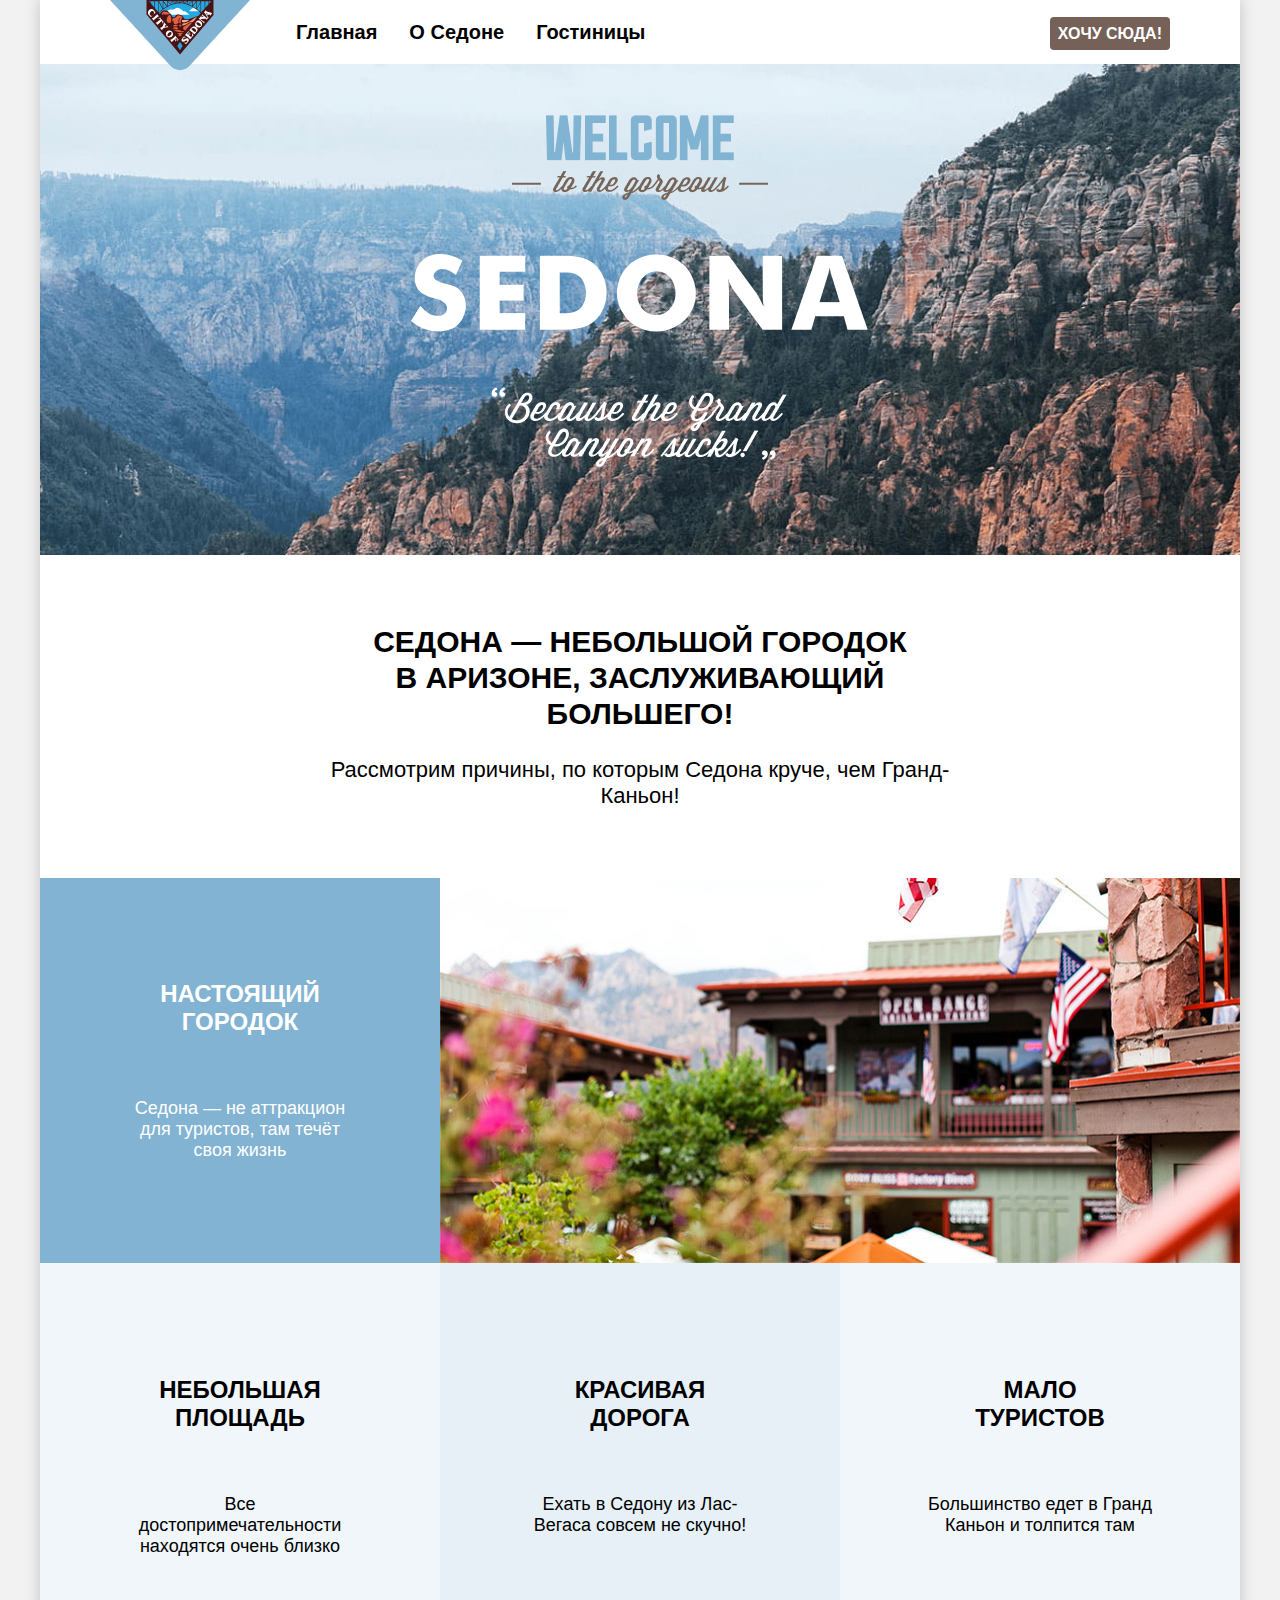
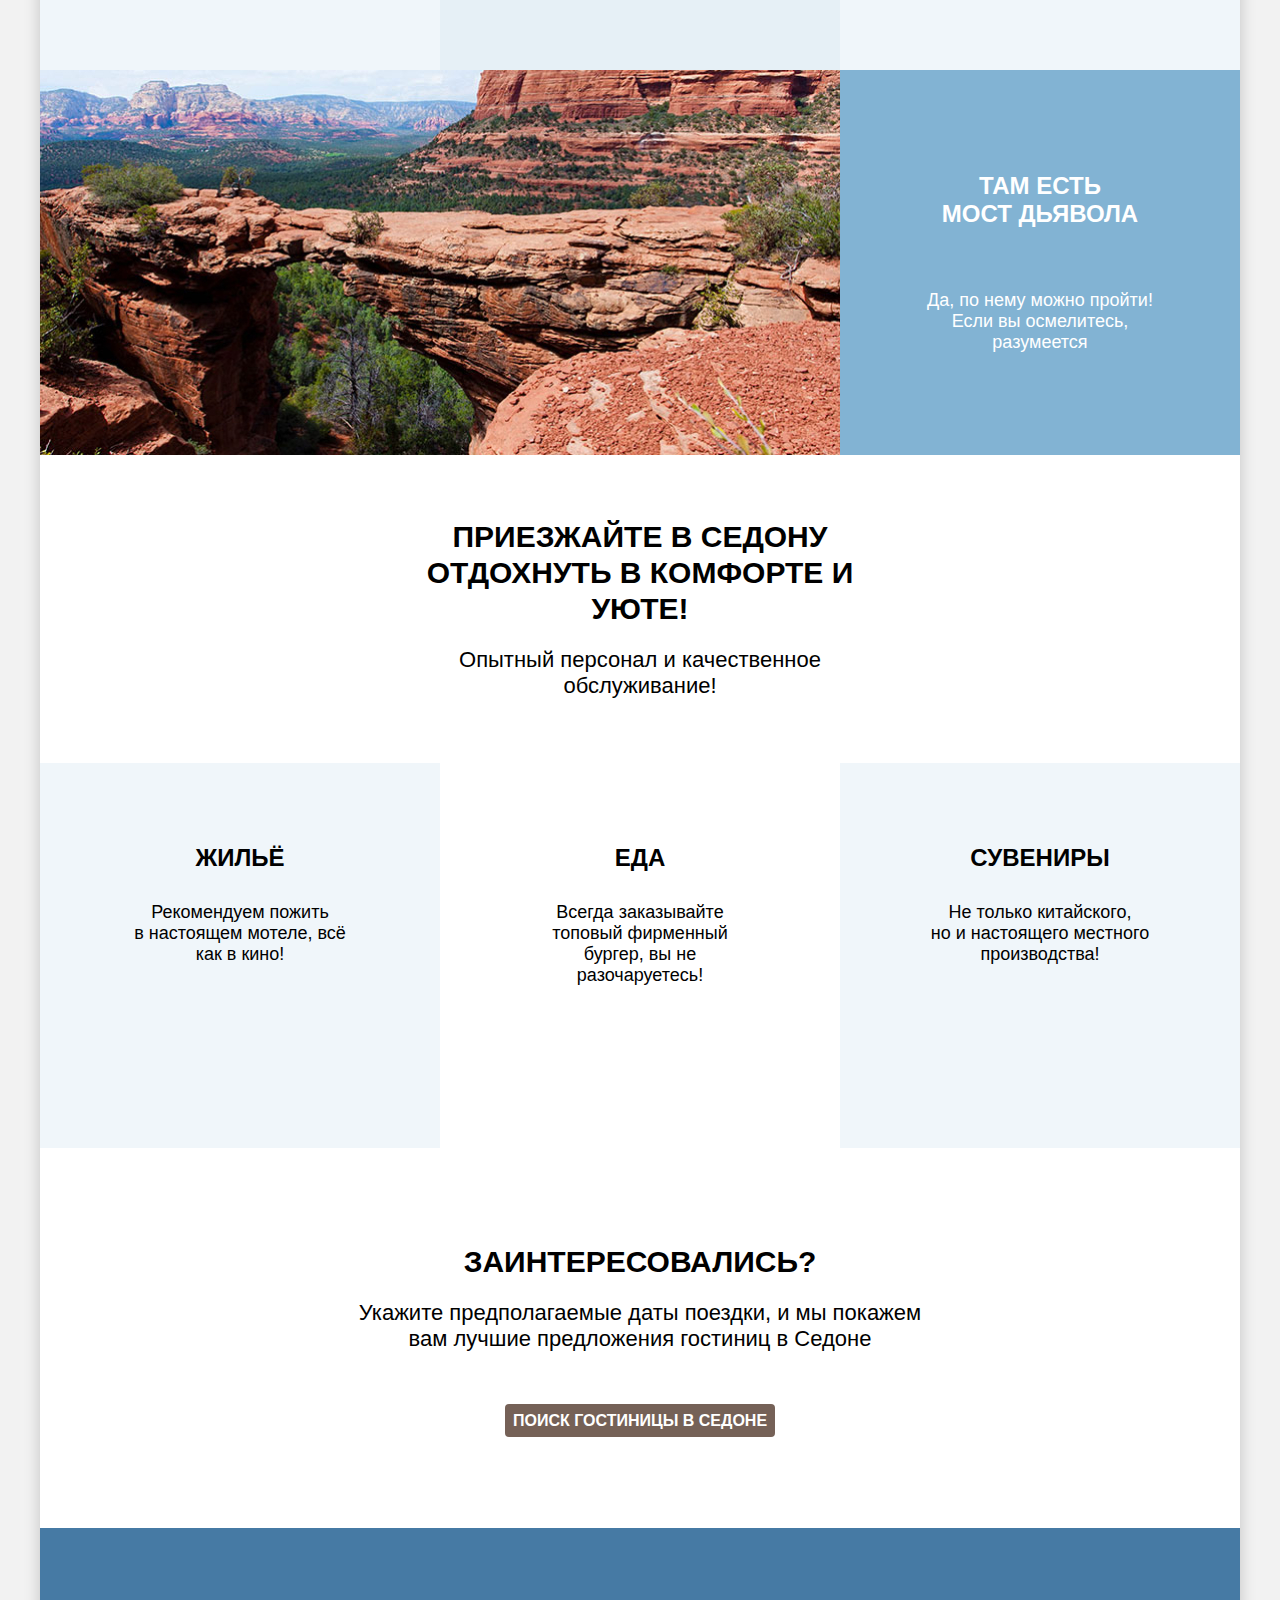
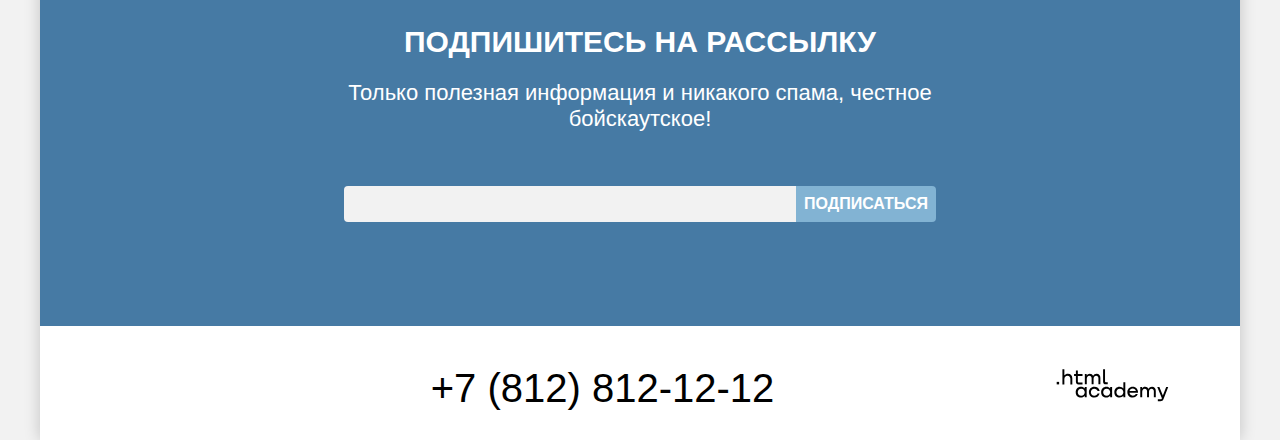
==== index.html @ 9c500bc7 "Merge pull request #6 from MartaTsoy/master" ====
<!DOCTYPE html>
<html lang="ru">

  <head>
    <meta charset="utf-8">
    <link rel="stylesheet" href="styles/style.css">
    <link rel="shortcut icon" href="images/favicon/favicon.svg" type="image/png">
    <title>HTML Academy: Седона</title>
  </head>

  <body>
    <div class="page-wrapper">
      <header class="page-header" data-test="header">
        <a class="page-header-logo" href="index.html">
          <img class="navigation-logo" src="images\icons\logo.svg" alt="Логотип Седоны.">
        </a>
        <nav class="navigation">
          <ul class="navigation-list">
            <li class="navigation-item">
              <a class="navigation-link" href="index.html">Главная</a>
            </li>
            <li class="navigation-item">
              <a class="navigation-link" href="#">О Седоне</a>
            </li>
            <li class="navigation-item">
              <a class="navigation-link" href="catalog.html">Гостиницы</a>
            </li>
          </ul>
          <ul class="navigation-list navigation-user">
            <li class="navigation-item">
              <a class="navigation-link" href="#">
                <span class="visually-hidden">Поиск.</span>
              </a>
            </li>
            <li class="navigation-item">
              <a class="navigation-link" href="#">
                <span class="visually-hidden">Избранное.</span>
              </a>
            </li>
            <li class="navigation-item">
              <a class="navigation-link button button-brown" href="#">Хочу сюда!</a>
            </li>
          </ul>
        </nav>
      </header>

      <main class="main-index" data-test="main" data-test="hero">
        <section class="intro">
          <h1 class="visually-hidden">Седона — небольшой городок в Аризоне.</h1>
          <img class="intro-welcome" src="images\content\welcome.png" alt="Welcome to Sedona!" width="458" height="352">
        </section>

        <section class="advantages" data-test="advantages">
          <div class="advantages-headline">
            <h2 class="advantages-head">Седона — небольшой городок в&nbsp;Аризоне, заслуживающий большего!</h2>
            <p class="advantages-caption">Рассмотрим причины, по которым Седона круче, чем Гранд-Каньон!</p>
          </div>

          <div class="advantages-card">
            <div class="advantages-card-content">
              <h3 class="advantages-title">Настоящий городок</h3>
              <p class="advantages-description">Седона — не аттракцион для туристов, там течёт своя жизнь</p>
            </div>
            <img class="advantages-photo" src="images\content\town.jpg" alt="Вид городка Седона.">
          </div>
          <ul class="advantages-list">
            <li class="advantages-item">
              <h3 class="advantages-title">Небольшая площадь</h3>
              <p class="advantages-description">Все достопримечательности находятся очень близко</p>
            </li>
            <li class="advantages-item">
              <h3 class="advantages-title">Красивая<br>дорога</h3>
              <p class="advantages-description">Ехать в Седону из Лас-Вегаса совсем не скучно!</p>
            </li>
            <li class="advantages-item">
              <h3 class="advantages-title">Мало<br>туристов</h3>
              <p class="advantages-description">Большинство едет в&nbsp;Гранд Каньон и толпится там</p>
            </li>
          </ul>

          <div class="advantages-card">
            <img class="advantages-photo" src="images\content\bridge.jpg" alt="Виды на мост Дьявола.">
            <div class="advantages-card-content">
              <h3 class="advantages-title">Там есть<br>мост дьявола</h3>
              <p class="advantages-description">Да, по нему можно пройти! Если вы осмелитесь, разумеется</p>
            </div>
          </div>

        </section>

        <section class="offers">
          <div class="offers-headline">
            <h2 class="offers-head">Приезжайте в&nbsp;Седону отдохнуть в&nbsp;комфорте и уюте!</h2>
            <p class="offers-caption">Опытный персонал и качественное обслуживание!</p>
          </div>
          <ul class="offers-list">
            <li class="offers-card">
              <h3 class="offers-card-title offers-card-live">Жильё</h3>
              <p class="offers-card-description">Рекомендуем пожить в&nbsp;настоящем мотеле, всё как в&nbsp;кино!</p>
            </li>
            <li class="offers-card">
              <h3 class="offers-card-title offers-card-food">Еда</h3>
              <p class="offers-card-description">Всегда заказывайте топовый&nbsp;фирменный бургер, вы не разочаруетесь!
              </p>
            </li>
            <li class="offers-card">
              <h3 class="offers-card-title offers-card-souvenirs">Сувениры</h3>
              <p class="offers-card-description">Не только китайского, но&nbsp;и&nbsp;настоящего местного производства!
              </p>
            </li>
          </ul>
        </section>

        <section class="search" data-test="search">
          <h2 class="search-title">Заинтересовались?</h2>
          <p class="search-caption">Укажите предполагаемые даты поездки, и мы покажем вам лучшие предложения гостиниц в
            Седоне</p>
          <a class="button button-brown" href="#">Поиск гостиницы в Седоне</a>
        </section>

        <section class="subscription" data-test="subscribe">
          <h2 class="subscription-title">Подпишитесь на рассылку</h2>
          <p class="subscription-caption">Только полезная информация и никакого спама, честное бойскаутское!</p>
          <form class="subscription-form" action="https://echo.htmlacademy.ru/" method="post">
            <input type="email" name="Ваш e-mail" aria-label="Ваш e-mail.">
            <button class="button button-blue" type="submit" name="e-mail">Подписаться</button>
          </form>
        </section>

      </main>

      <footer data-test="footer" class="page-footer">

        <ul class="social-media">
          <li class="social-media-item">
            <a class="social-vk" href="https://vk.com/htmlacademy">
              <span class="visually-hidden">Вконтакте.</span>
            </a>
          </li>
          <li class="social-media-item">
            <a class="social-tg" href="https://t.me/htmlacademy">
              <span class="visually-hidden">Telegram.</span>
            </a>
          </li>
          <li class="social-media-item">
            <a class="social-youtube" href="https://www.youtube.com/user/htmlacademyru">
              <span class="visually-hidden">Youtube.</span>
            </a>
          </li>
        </ul>

        <a class="phone-link" href="tel:+78128121212">+7 (812) 812-12-12</a>

        <a class="html-footer-logo" href="https://htmlacademy.ru/">
          <img src="images\icons\logo-html.svg" alt="Логотип htmlacademy." width="115" height="33">
        </a>

      </footer>
    </div>
  </body>

</html>
---- styles/style.css ----
@font-face {
  font-family: "PT Sans";
  font-style: normal;
  font-weight: 400;
  font-display: swap;
  src: url("../fonts/ptsans-400.woff2") format("woff2")
}

@font-face {
  font-family: "PT Sans";
  font-style: normal;
  font-weight: 700;
  font-display: swap;
  src: url("../fonts/ptsans-700.woff2") format("woff2")
}


*,
*::before,
*::after {
  box-sizing: border-box;
}

.visually-hidden {
  position: absolute;

  width: 1px;
  height: 1px;
  margin: -1px;
  padding: 0;
  overflow: hidden;

  white-space: nowrap;

  border: 0;

  clip: rect(0 0 0 0);
  clip-path: inset(100%);
}

html {
  height: 100%;
}

body {
  font-family: "PT Sans", sans-serif;
  font-style: normal;
  font-weight: 400;
  margin: 0;
  color: #000000;
  background-color: #f2f2f2;
  font-size: 22px;
  line-height: 26px;
  height: 100%;
}

.page-wrapper {
  display: flex;
  flex-direction: column;
  min-height: 100%;
  width: 1200px;
  margin: 0 auto;
  background-color: #ffffff;
  box-shadow: 0 0 15px rgba(0, 0, 0, 0.2);
}

.page-header {
  color: #000000;
  background-color: #ffffff;
  display: flex;
  padding: 0 70px;
}

.navigation {
  display: flex;
  flex-grow: 1;
}

.page-header-logo {
  width: 140px;
  height: 70px;
  margin-bottom: -6px;
  z-index: 1;
}

.navigation-list {
  display: flex;
  list-style: none;
  margin: 0;
  padding: 0;
  align-items: center;
  margin-left: 30px;
}

.navigation-user {
  display: flex;
  justify-content: end;
  margin-left: auto;
}

.navigation-link {
  font-weight: 700;
  font-size: 20px;
  line-height: 24px;
  text-align: center;
  color: inherit;
  text-decoration: none;
  padding: 20px 16px;
}

.navigation-item .button {
  margin-left: 20px;
}

.main-index {
  flex-grow: 1;
}

.intro {
  color: #ffffff;
  background-color: #467aa4;
  background-image: url("../images/backgrounds/index-background.jpg");
  background-size: cover;
  background-repeat: no-repeat;
  text-align: center;
  padding: 51px 50px 82px 50px;
}

.intro-welcome {
  margin-left: auto;
  margin-right: auto;
}

.advantages {
  background-color: #ffffff;
  text-align: center;
}

.advantages-headline {
  padding: 69px 270px;
}

.advantages-head {
  font-weight: 700;
  font-size: 30px;
  line-height: 36px;
  text-transform: uppercase;
  margin: 0 0 25px 0;
}

.advantages-caption {
  margin: 0;
}

.advantages-card {
  display: flex;
}

.advantages-card-content {
  padding: 102px 85px;
  background-color: #82b3d3;
  color: #ffffff;
  display: flex;
  flex-direction: column;
  width: 400px;
}

.advantages-photo {
  width: 800px;
  height: auto;
}

.advantages-item {
  padding: 113px 85px;
  background-color: rgba(131, 179, 211, 0.12);
}

.advantages-item:nth-child(even) {
  background-color: rgba(131, 179, 211, 0.2);
}

.advantages-title {
  font-weight: 700;
  font-size: 24px;
  line-height: 28px;
  text-transform: uppercase;
  margin: 0 0 62px 0;
}

.advantages-description{
  font-size: 18px;
  line-height: 21px;
  margin: 0;
}

.advantages-list {
  padding: 0;
  margin: 0;
  list-style: none;
  display: grid;
  grid-template-columns: 1fr 1fr 1fr;
}

.offers {
  background-color: #ffffff;
  text-align: center;
}

.offers-headline {
  padding: 64px 347px;
}

.offers-head {
  font-weight: 700;
  font-size: 30px;
  line-height: 36px;
  text-transform: uppercase;
  margin: 0 0 20px 0;
}

.offers-caption {
  margin: 0;
}

.offers-list {
  padding: 0;
  margin: 0;
  list-style: none;
  display: grid;
  grid-template-columns: 1fr 1fr 1fr;
}

.offers-card-title {
  font-weight: 700;
  font-size: 24px;
  line-height: 28px;
  text-transform: uppercase;
  margin: 0 0 30px 0;
}

.offers-card-description {
  font-size: 18px;
  line-height: 21px;
  margin: 0;
}

.offers-card {
  background-color: rgba(131, 179, 211, 0.12);
  padding: 81px 85px;
  min-height: 385px;
}

.offers-card:nth-child(even) {
  background-color: #ffffff;
}

/*
.offers-card-live::before {
  content: "";
  position: absolute;
  width: 75px;
  height: 72px;
  background-image: url("../images/icons/home.svg");
}

.offers-card-food::before {
  content: "";
  position: absolute;
  width: 74px;
  height: 70px;
  background-image: url("../images/icons/food.svg");
}

.offers-card-souvenirs::before {
  content: "";
  position: absolute;
  width: 64px;
  height: 76px;
  background-image: url("../images/icons/gift.svg");
}
*/

.search{
  background-color: #ffffff;
  text-align: center;
  padding: 96px 304px;
}

.search-title {
  font-weight: 700;
  font-size: 30px;
  line-height: 36px;
  text-transform: uppercase;
  margin: 0 0 20px 0;
}

.search-caption {
  margin: 0 0 54px 0;
}

.subscription {
  color: #ffffff;
  background-color: #467aa4;
  background-image: url("../images/backgrounds/subscribe.png");
  background-size: cover;
  background-repeat: no-repeat;
  text-align: center;
  padding: 96px 258px 104px 258px;
}

.subscription-form input {
  font-family: inherit;
  border: none;
  background-color: #f2f2f2;
  border-radius: 4px 0 0 4px;
  width: 452px;
}

.subscription-title {
  font-weight: 700;
  font-size: 30px;
  line-height: 36px;
  text-transform: uppercase;
  margin: 0 0 20px 0;
}

.subscription-caption {
  margin: 0 0 54px 0;
}

.subscription-form {
  display: flex;
  justify-content: center;
}

.subscription-form .button {
  border-radius: 0 4px 4px 0;
}

.search-form {
  color: #ffffff;
  background-color: #467aa4;
  background-image: url("../images/backgrounds/filter.png");
  background-size: cover;
  background-repeat: no-repeat;
  padding: 70px;
  padding-top: 35px;
}

.inner-header {
  font-size: 60px;
  line-height: 78px;
  margin: 0 0 8px 0;
}

.breadcrumbs {
  display: flex;
  font-size: 18px;
  line-height: 23px;
  list-style: none;
  padding: 0;
  margin: 0 0 43px 0;
}

/*
.breadcrumbs-link-home::before {
  content: "";
  position: absolute;
  width: 13px;
  height: 15px;
  background-image: url("../images/icons/home-crumbs.svg");
}
*/

.catalog-filter {
  display: flex;
}

.catalog-filter-group {
  border: none;
  padding: 0;
  margin: 0;
}

.legend-title {
  font-weight: 700;
  font-size: 20px;
  line-height: 24px;
  margin: 0;
  padding: 0;
}

.hotels-price-group input {
  font-family: inherit;
}

.catalog-filter-list {
  font-size: 18px;
  line-height: 23px;
  list-style: none;
  padding-left: 0;
}

.price-inbox {
  font-size: 18px;
  line-height: 23px;
}

.form-control {
  display: flex;
  flex-direction: column;
  align-items: center;
}

.catalog {
  background-color: #ffffff;
  color: #000000;
  padding: 50px 70px 60px 70px;
}

.catalog-headline {
  display: flex;
  justify-content: space-between;
  align-items: center;
  margin-bottom: 40px;
}

.catalog-total {
  font-style: normal;
  font-weight: 700;
  font-size: 30px;
  line-height: 36px;
  text-transform: uppercase;
}

.select-control {
  border: 2px solid #e5e5e5;
  border-radius: 4px;
  width: 292px;
  height: 49px;
}

.select-control select {
  font-family: inherit;
}

.list-preview {
  display: flex;
  list-style: none;
  margin: 0;
  padding: 0;
}

.product-list {
  list-style: none;
  padding: 0;
  margin: 0;
  display: grid;
  grid-template-columns: 1fr 1fr 1fr;
  gap: 20px;

}

.product-card {
  width: 340px;
  padding: 20px;
  border: 1px solid #e6e6e6;
  border-radius: 4px;
}

.product-card-link {
  text-decoration: none;
  display: block;
  margin: 0;
}

.product-card-image {
  margin: 0 0 16px 0;
}

.product-card-title {
  color: #000000;
  font-weight: 700;
  font-size: 24px;
  line-height: 28px;
  margin: 0 0 16px 0;
}

.product-card-content {
  display: grid;
  grid-template-columns: 1fr 1fr;
  gap: 16px 20px;
}

.product-card-text {
  font-size: 18px;
  line-height: 21px;
  margin: 0;
}

.product-card-price {
  font-size: 18px;
  line-height: 21px;
  margin: 0;
  justify-self: end;
}

.product-card .rating {
  display: flex;
  justify-content: center;
  align-items: center;
  color: #000000;
  font-weight: 400;
  font-size: 16px;
  line-height: 20px;
  text-transform: uppercase;
  margin: 0;
}

.pagination {
  list-style: none;
  padding: 0;
  margin: 0;
  background-color: #ffffff;
  display: flex;
  margin-top: 80px;
}

.pagination-item:not(:last-child) {
  margin-right: 8px;
}

.pagination-link {
  display: flex;
  align-items: center;
  justify-content: center;
  color: #ffffff;
  background-color: #82b3d3;
  text-decoration: none;
  font-weight: 700;
  font-size: 20px;
  line-height: 36px;
  min-width: 60px;
  height: 60px;
  border-radius: 4px;
  padding: 12px;
}

.pagination-current {
  color: #000000;
  background-color: #f2f2f2;
}

.pagination-next {
  color: #000000;
  background-color: #ffffff;
}

.subscription-inner {
  background-image: none;
  background-color: #ffffff;
  color: #000000;
}

.button {
  font-size: 16px;
  line-height: 20px;
  font-weight: 700;
  text-align: center;
  color: #ffffff;
  text-decoration: none;
  text-transform: uppercase;
  padding: 8px;
  margin: 0;
  border: none;
  border-radius: 4px;
  font-family: inherit;
}

.button-blue {
  background-color: #82b3d3;
}

.button-brown {
  background-color: #756157;
}

.button-green {
  background-color: #7db54f;
}

.button-transparent {
  background-color: rgba(255, 255, 255, 0);
}

.button-grey {
  background-color: #f2f2f2;
  color: #000000;
}

.page-footer {
  background-color: #ffffff;
  display: flex;
  justify-content: space-between;
  align-items: center;
  margin-top: auto;
  padding: 40px 70px 30px 70px;
}

.social-media {
  list-style: none;
  display: flex;
}

.phone-link {
  text-decoration: none;
  font-size: 40px;
  line-height: 40px;
  color: #000000;
}
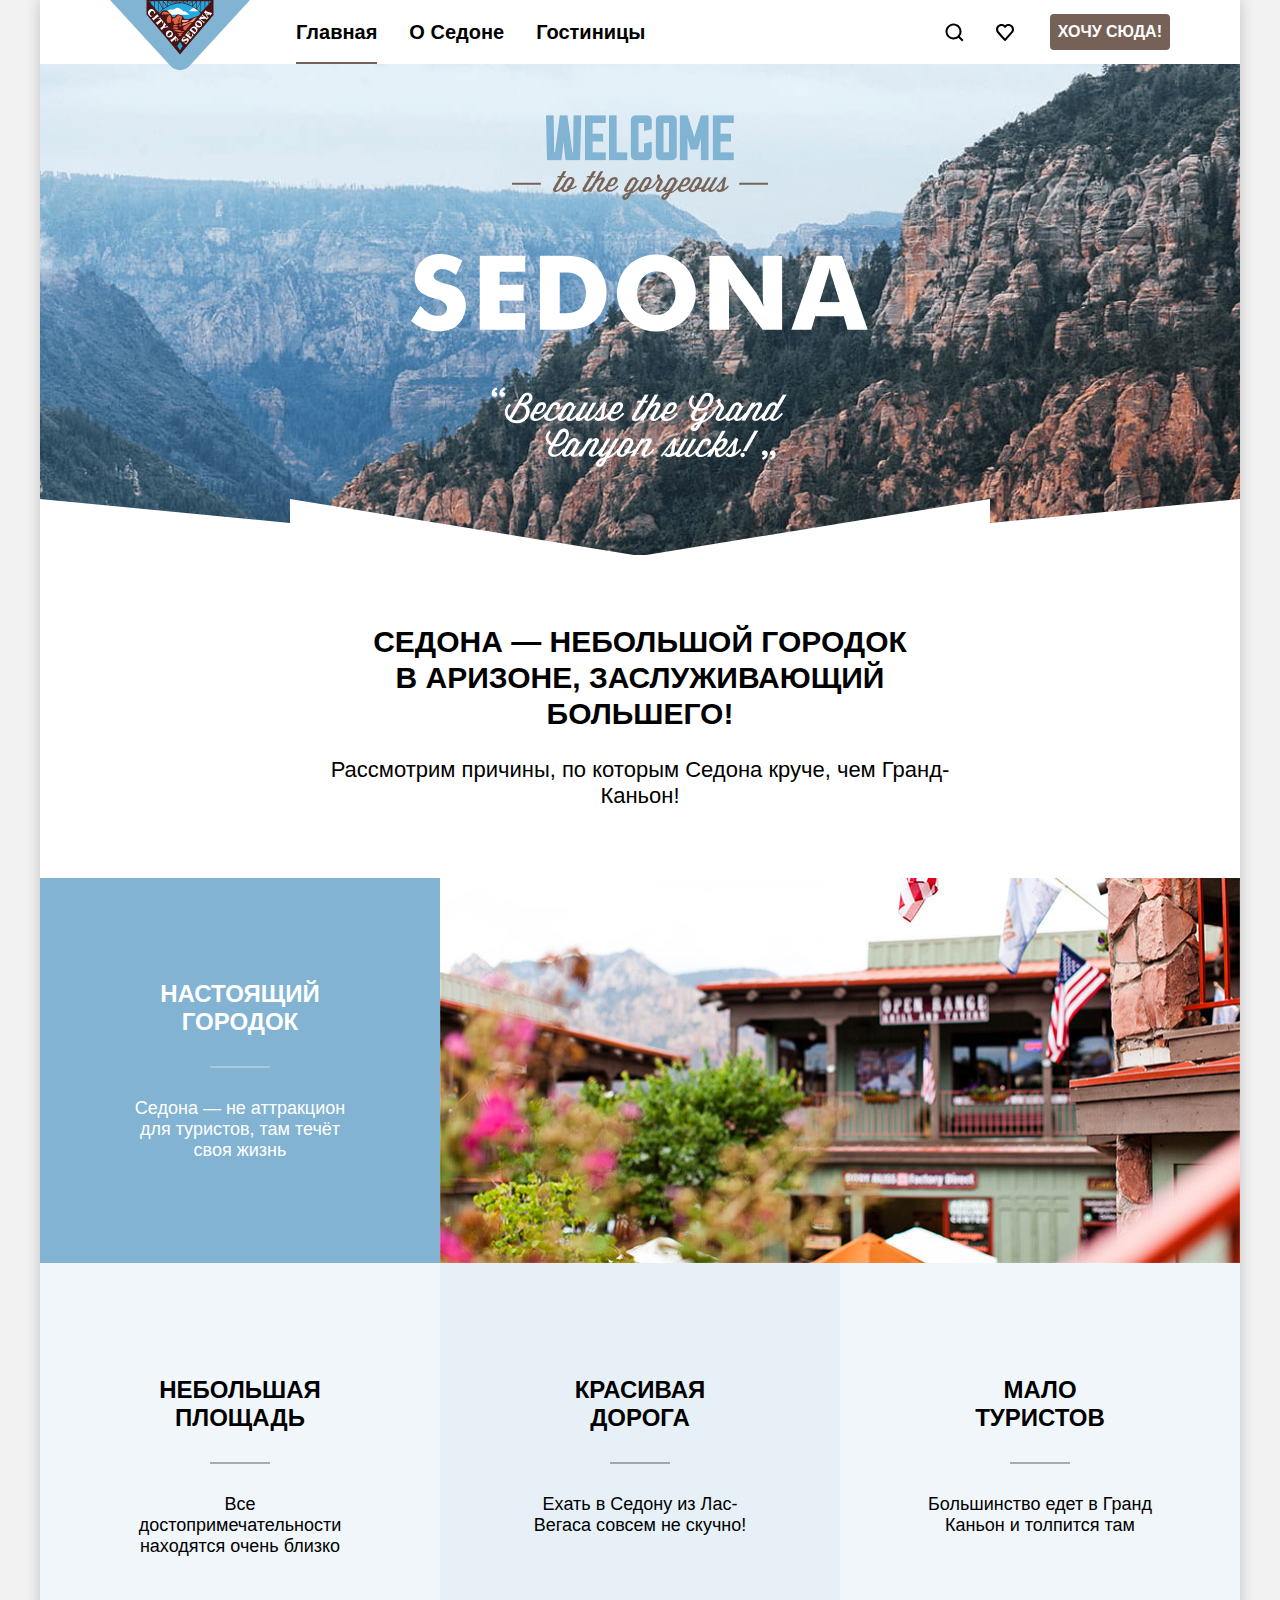
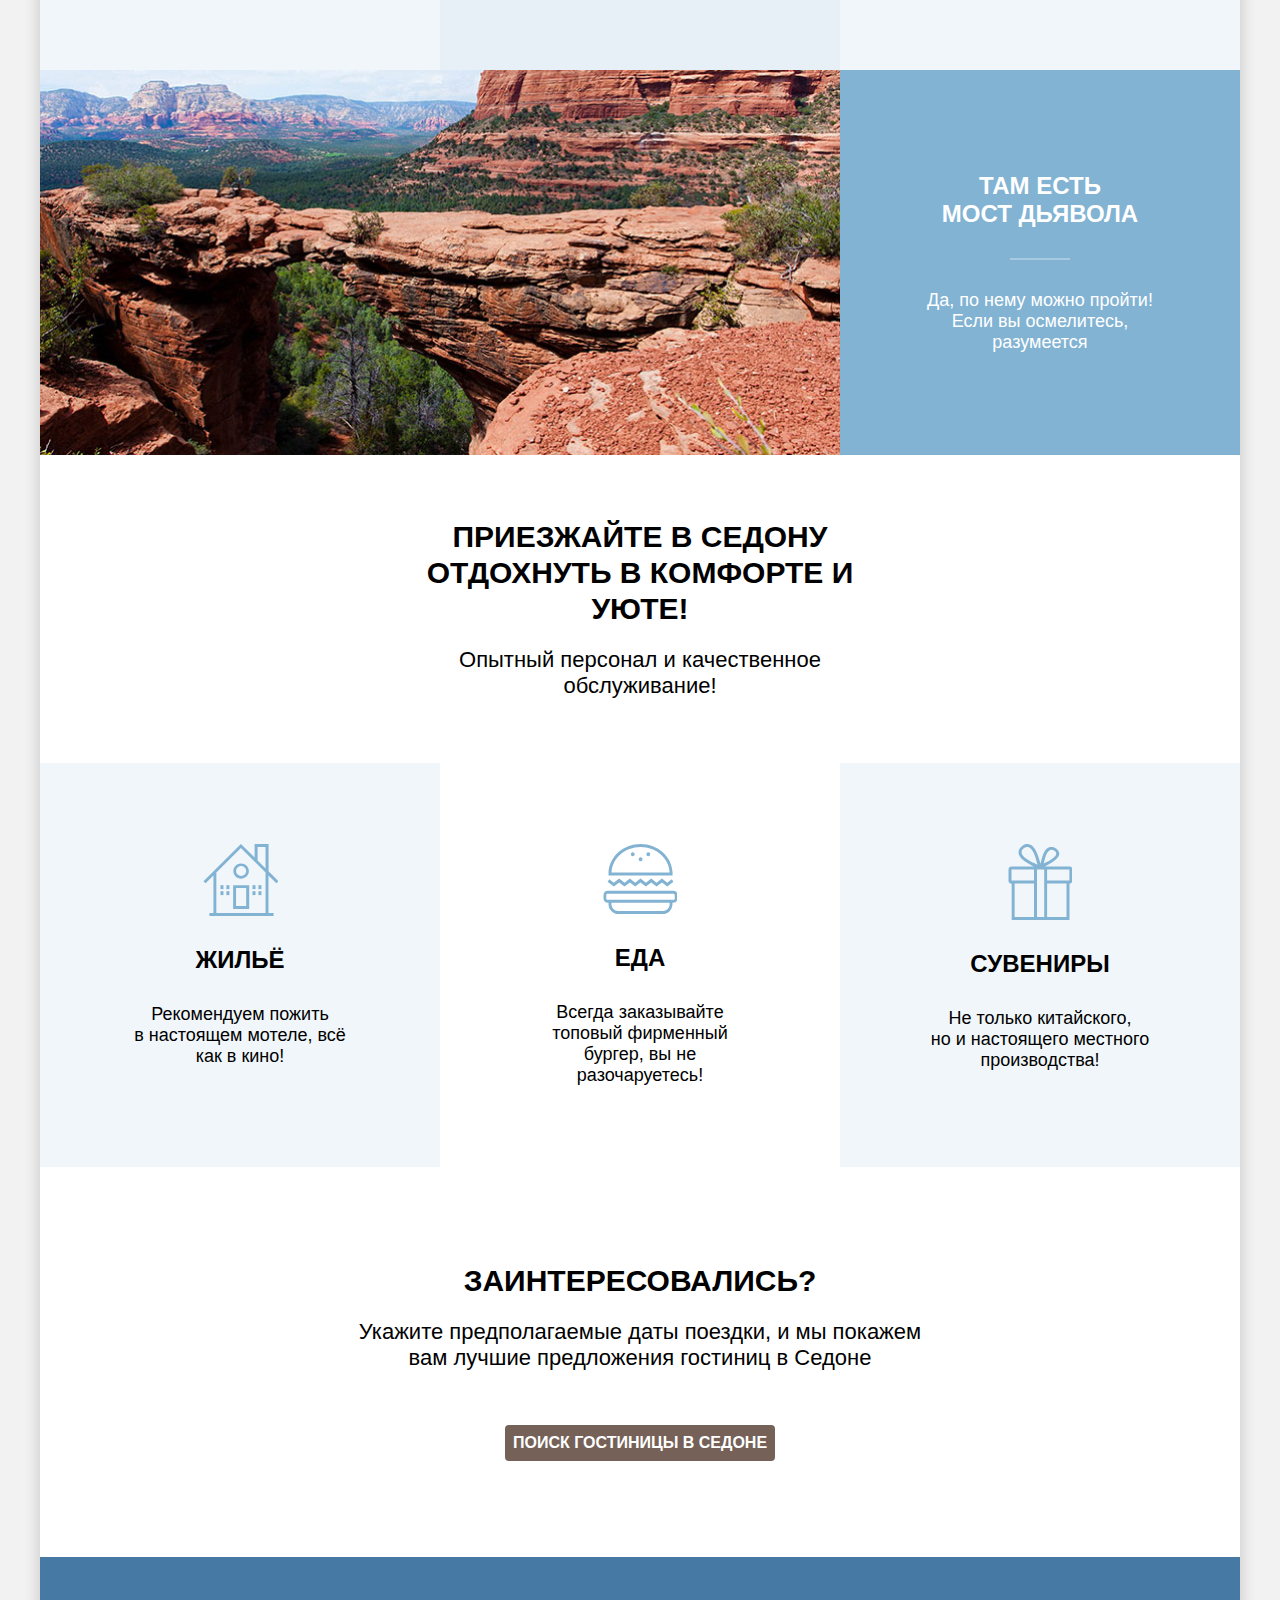
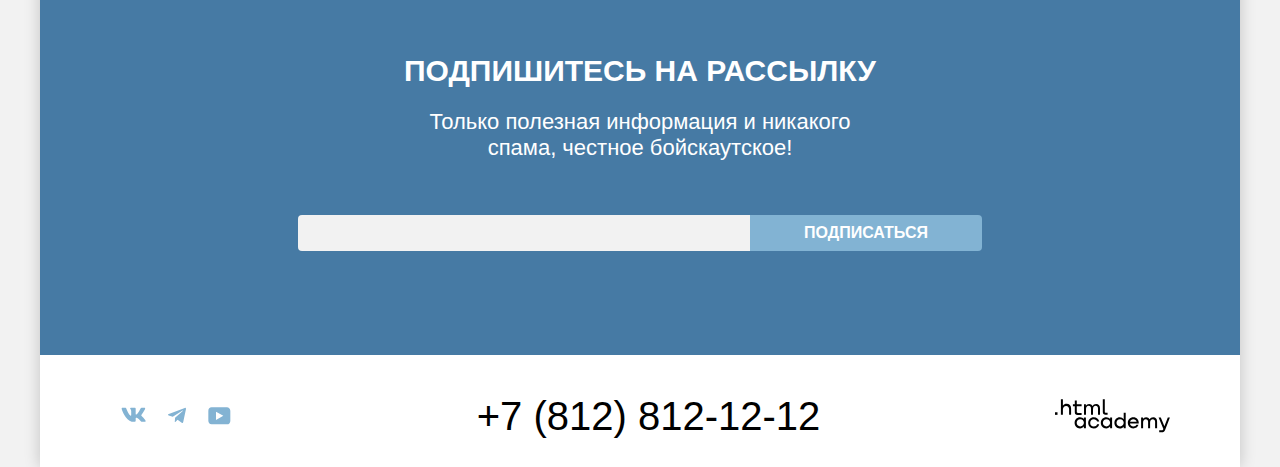
==== commit 42b4064b: "добавляет декоративные элементы всех страниц" ====
--- a/index.html
+++ b/index.html
@@ -5,6 +5,7 @@
     <meta charset="utf-8">
     <link rel="stylesheet" href="styles/style.css">
     <link rel="shortcut icon" href="images/favicon/favicon.svg" type="image/png">
+    <meta name="viewport" content="width=device-width, initial-scale=1.0">
     <title>HTML Academy: Седона</title>
   </head>
 
@@ -17,7 +18,7 @@
         <nav class="navigation">
           <ul class="navigation-list">
             <li class="navigation-item">
-              <a class="navigation-link" href="index.html">Главная</a>
+              <a class="navigation-link navigation-link-current" href="index.html">Главная</a>
             </li>
             <li class="navigation-item">
               <a class="navigation-link" href="#">О Седоне</a>
@@ -27,18 +28,24 @@
             </li>
           </ul>
           <ul class="navigation-list navigation-user">
-            <li class="navigation-item">
+            <li class="navigation-item navigation-item-user">
               <a class="navigation-link" href="#">
                 <span class="visually-hidden">Поиск.</span>
+                <svg class="navigation-icon" aria-hidden="true" focusabel="false" width="19" height="19" viewBox="0 0 19 19" fill="none" xmlns="http://www.w3.org/2000/svg">
+                  <path d="M18.5 17.0083L14.8 13.3287C15.8 12.0359 16.5 10.3453 16.5 8.4558C16.5 4.08011 12.9 0.5 8.5 0.5C4.1 0.5 0.5 4.17956 0.5 8.55525C0.5 12.9309 4.1 16.511 8.5 16.511C10.3 16.511 12 15.9144 13.4 14.8204L17.1 18.5L18.5 17.0083ZM8.5 14.5221C5.2 14.5221 2.5 11.837 2.5 8.55525C2.5 5.27348 5.2 2.5884 8.5 2.5884C11.8 2.5884 14.5 5.27348 14.5 8.55525C14.5 11.837 11.8 14.5221 8.5 14.5221Z" fill="black"/>
+                </svg>
+              </a>
+            </li>
+            <li class="navigation-item navigation-item-user">
+              <a class="navigation-link" href="#">
+                <span class="visually-hidden">Избранное.</span>
+                <svg class="navigation-icon" aria-hidden="true" focusabel="false" width="18" height="17" viewBox="0 0 18 17" fill="none" xmlns="http://www.w3.org/2000/svg">
+                  <path d="M8.9 17C8.6 17 8.3 16.9 8.1 16.6C2.7 10.5 1.4 9.1 1.1 8.7C0.4 7.8 0 6.6 0 5.4C0 2.4 2.4 0 5.5 0C6.8 0 8 0.5 9 1.3C10 0.5 11.3 0 12.5 0C15.5 0 18 2.4 18 5.4C18 6.7 17.5 7.9 16.7 8.8L9.7 16.7C9.5 16.9 9.3 17 8.9 17ZM2.9 7.5C3.2 7.9 6.4 11.5 9 14.4L15.2 7.4C15.7 6.9 15.9 6.2 15.9 5.4C15.9 3.6 14.4 2.1 12.6 2.1C11.6 2.1 10.6 2.6 9.9 3.4C9.6 3.7 9.3 3.8 9 3.8C8.7 3.8 8.4 3.6 8.2 3.4C7.5 2.6 6.5 2.1 5.5 2.1C3.7 2.1 2.2 3.6 2.2 5.4C2.1 6.3 2.5 7 2.9 7.5C2.8 7.5 2.8 7.5 2.9 7.5Z" fill="black"/>
+                </svg>
               </a>
             </li>
             <li class="navigation-item">
-              <a class="navigation-link" href="#">
-                <span class="visually-hidden">Избранное.</span>
-              </a>
-            </li>
-            <li class="navigation-item">
-              <a class="navigation-link button button-brown" href="#">Хочу сюда!</a>
+              <a class="navigation-link-button button button-brown" href="#">Хочу сюда!</a>
             </li>
           </ul>
         </nav>
@@ -133,26 +140,48 @@
 
         <ul class="social-media">
           <li class="social-media-item">
-            <a class="social-vk" href="https://vk.com/htmlacademy">
+            <a class="social-media-link social-vk" href="https://vk.com/htmlacademy">
               <span class="visually-hidden">Вконтакте.</span>
+              <svg width="25" height="15" viewBox="0 0 25 15" xmlns="http://www.w3.org/2000/svg">
+                <path fill-rule="evenodd" clip-rule="evenodd" d="M24.1164 1.80445C24.2824 1.25845 24.1164 0.856445 23.3214 0.856445H20.6964C20.0284 0.856445 19.7204 1.20345 19.5534 1.58645C19.5534 1.58645 18.2184 4.78245 16.3274 6.85845C15.7154 7.46045 15.4374 7.65145 15.1034 7.65145C14.9364 7.65145 14.6854 7.46045 14.6854 6.91345V1.80445C14.6854 1.14845 14.5014 0.856445 13.9454 0.856445H9.81738C9.40038 0.856445 9.14938 1.16045 9.14938 1.44945C9.14938 2.07045 10.0954 2.21445 10.1924 3.96245V7.76045C10.1924 8.59345 10.0394 8.74444 9.70538 8.74444C8.81538 8.74444 6.65038 5.53345 5.36538 1.85945C5.11638 1.14445 4.86438 0.856445 4.19338 0.856445H1.56638C0.816382 0.856445 0.666382 1.20345 0.666382 1.58645C0.666382 2.26845 1.55638 5.65645 4.81138 10.1374C6.98138 13.1974 10.0364 14.8564 12.8194 14.8564C14.4884 14.8564 14.6944 14.4884 14.6944 13.8534V11.5404C14.6944 10.8034 14.8524 10.6564 15.3814 10.6564C15.7714 10.6564 16.4384 10.8484 17.9964 12.3234C19.7764 14.0724 20.0694 14.8564 21.0714 14.8564H23.6964C24.4464 14.8564 24.8224 14.4884 24.6064 13.7604C24.3684 13.0364 23.5184 11.9854 22.3914 10.7384C21.7794 10.0284 20.8614 9.26345 20.5824 8.88045C20.1934 8.38945 20.3044 8.17044 20.5824 7.73345C20.5824 7.73345 23.7824 3.30745 24.1154 1.80445H24.1164Z" fill="currentColor"/>
+                </svg>
             </a>
           </li>
           <li class="social-media-item">
-            <a class="social-tg" href="https://t.me/htmlacademy">
+            <a class="social-media-link social-tg" href="https://t.me/htmlacademy">
               <span class="visually-hidden">Telegram.</span>
+              <svg width="18" height="16" viewBox="0 0 18 16" xmlns="http://www.w3.org/2000/svg">
+                <path d="M16.785 0.955705L0.840489 7.1042C-0.247661 7.54126 -0.241365 8.14828 0.640845 8.41897L4.73445 9.69597L14.2058 3.72014C14.6537 3.44766 15.0629 3.59424 14.7265 3.89281L7.05283 10.8183H7.05103L7.05283 10.8192L6.77045 15.0387C7.18413 15.0387 7.36669 14.8489 7.59871 14.625L9.58705 12.6915L13.7229 15.7464C14.4855 16.1664 15.0332 15.9506 15.2229 15.0405L17.9379 2.2453C18.2158 1.13107 17.5126 0.626562 16.785 0.955705Z" fill="currentColor"/>
+                </svg>
             </a>
           </li>
           <li class="social-media-item">
-            <a class="social-youtube" href="https://www.youtube.com/user/htmlacademyru">
+            <a class="social-media-link social-youtube" href="https://www.youtube.com/user/htmlacademyru">
               <span class="visually-hidden">Youtube.</span>
+              <svg width="23" height="18" viewBox="0 0 23 18" xmlns="http://www.w3.org/2000/svg">
+                <path d="M18.9402 0.356445H3.50738C1.64668 0.356445 0.333252 1.9502 0.333252 3.75645V13.8502C0.333252 15.7627 1.64668 17.3564 3.50738 17.3564H19.1591C20.8009 17.3564 22.3333 15.7627 22.3333 13.9564V3.75645C22.1143 1.9502 20.8009 0.356445 18.9402 0.356445ZM7.99494 12.8939V4.81894L15.3283 8.85645L7.99494 12.8939Z" fill="currentColor"/>
+                </svg>
             </a>
           </li>
         </ul>
 
         <a class="phone-link" href="tel:+78128121212">+7 (812) 812-12-12</a>
 
-        <a class="html-footer-logo" href="https://htmlacademy.ru/">
-          <img src="images\icons\logo-html.svg" alt="Логотип htmlacademy." width="115" height="33">
+        <a class="html-footer" href="https://htmlacademy.ru/">
+          <svg class="html-footer-logo" width="115" height="34" viewBox="0 0 115 34" fill="currentColor" xmlns="http://www.w3.org/2000/svg">
+            <path d="M0 13.2564V15.8564H2.5V13.2564H0Z"/>
+            <path d="M11.6 4.85645C10 4.85645 8.8 5.55645 8 6.55645H7.9V0.356445H5.9V15.8564H7.9V10.5564C7.9 8.45645 9.2 6.95645 11.2 6.95645C13 6.95645 14.1 8.35645 14.1 10.1564V15.8564H16.1V9.75644C16.2 6.75644 14.3 4.85645 11.6 4.85645Z"/>
+            <path d="M26.6 5.15645H21.8V1.45645H19.8V5.25645H17.9V7.25645H19.8V13.2564C19.8 14.9564 20.8 15.9564 22.5 15.9564H26.6V13.9564H22.9C22.2 13.9564 21.8 13.5564 21.8 12.8564V7.15645H26.6V5.15645Z"/>
+            <path d="M41.1 4.95645C39.5 4.95645 38.2 5.75644 37.6 7.05645H37.5C36.9 5.85645 35.7 4.95645 34.1 4.95645C32.7 4.95645 31.6 5.75645 31 6.75645H30.9V5.15645H29V15.7564H31V10.3564C31 8.35645 32 6.85645 33.6 6.85645C35.1 6.85645 36 7.85645 36 9.45645V15.7564H38V10.1564C38 7.75645 39.4 6.85645 40.6 6.85645C42.1 6.85645 43 7.85645 43 9.45645V15.7564H45V9.25644C45.1 6.75644 43.6 4.95645 41.1 4.95645Z"/>
+            <path d="M47.8 13.0564C47.8 14.7564 48.8 15.7564 50.6 15.7564H52.6V13.7564H50.9C50.2 13.7564 49.8 13.3564 49.8 12.6564V0.356445H47.8V13.0564Z"/>
+            <path d="M28.9 20.0564C28 18.9564 26.7 18.2564 25 18.2564C21.9 18.2564 19.6 20.5564 19.6 23.8564C19.6 27.1564 21.9 29.4564 25 29.4564C26.8 29.4564 28 28.6564 28.8 27.5564H28.9V29.1564H30.9V18.5564H28.9V20.0564ZM25.3 27.4564C23.1 27.4564 21.7 25.8564 21.7 23.8564C21.7 21.8564 23.1 20.2564 25.3 20.2564C27.5 20.2564 28.9 21.8564 28.9 23.8564C28.9 25.7564 27.5 27.4564 25.3 27.4564Z"/>
+            <path d="M44.2 22.3564C43.7 19.9564 41.6 18.2564 38.8 18.2564C35.4 18.2564 33.2 20.7564 33.2 23.8564C33.2 26.9564 35.4 29.4564 38.8 29.4564C41.6 29.4564 43.7 27.6564 44.2 25.2564H42.1C41.7 26.5564 40.4 27.5564 38.8 27.5564C36.6 27.5564 35.2 25.9564 35.2 23.9564C35.2 21.9564 36.6 20.3564 38.8 20.3564C40.4 20.3564 41.6 21.3564 42.1 22.5564H44.2V22.3564Z"/>
+            <path d="M55.1 20.0564C54.2 18.9564 52.9 18.2564 51.2 18.2564C48.1 18.2564 45.8 20.5564 45.8 23.8564C45.8 27.1564 48.1 29.4564 51.2 29.4564C53 29.4564 54.2 28.6564 55 27.5564H55.1V29.1564H57.1V18.5564H55.1V20.0564ZM51.5 27.4564C49.3 27.4564 47.9 25.8564 47.9 23.8564C47.9 21.8564 49.3 20.2564 51.5 20.2564C53.7 20.2564 55.1 21.8564 55.1 23.8564C55.1 25.7564 53.6 27.4564 51.5 27.4564Z"/>
+            <path d="M68.7 20.1564C67.8 19.0564 66.5 18.2564 64.8 18.2564C61.7 18.2564 59.4 20.5564 59.4 23.8564C59.4 27.1564 61.6 29.4564 64.8 29.4564C66.5 29.4564 67.8 28.6564 68.6 27.6564H68.7V29.1564H70.7V13.7564H68.7V20.1564ZM65.1 27.4564C62.9 27.4564 61.5 25.8564 61.5 23.8564C61.5 21.8564 62.9 20.2564 65.1 20.2564C67.3 20.2564 68.7 21.8564 68.7 23.8564C68.6 25.8564 67.2 27.4564 65.1 27.4564Z"/>
+            <path d="M78.3 18.2564C75 18.2564 72.8 20.7564 72.8 23.8564C72.8 26.8564 74.9 29.4564 78.3 29.4564C80.8 29.4564 82.8 28.1564 83.5 25.8564H81.4C80.9 26.8564 79.8 27.4564 78.4 27.4564C76.5 27.4564 75.1 26.1564 75 24.5564H83.8C84 20.9564 81.8 18.2564 78.3 18.2564ZM78.3 20.1564C80 20.1564 81.3 21.1564 81.6 22.7564H75.1C75.4 21.2564 76.6 20.1564 78.3 20.1564Z"/>
+            <path d="M98.2 18.2564C96.6 18.2564 95.3 19.0564 94.6 20.2564H94.5C93.9 19.0564 92.7 18.2564 91.1 18.2564C89.7 18.2564 88.6 18.9564 88 20.0564V18.5564H86.1V29.1564H88.1V23.7564C88.1 21.7564 89.1 20.3564 90.7 20.2564C92.2 20.2564 93.1 21.2564 93.1 22.8564V29.1564H95.1V23.5564C95.1 21.1564 96.5 20.2564 97.7 20.2564C99.2 20.2564 100.1 21.2564 100.1 22.8564V29.1564H102.1V22.6564C102.2 20.0564 100.7 18.2564 98.2 18.2564Z"/>
+            <path d="M109.4 27.3564L105.8 18.4564H103.6L108.4 30.0564C108.1 30.9564 107.7 31.2564 106.7 31.2564H104.2V33.2564H106.7C108.5 33.2564 109.5 32.4564 110.2 30.6564L114.9 18.4564H112.8L109.4 27.3564Z"/>
+            </svg>
         </a>
 
       </footer>
--- a/styles/style.css
+++ b/styles/style.css
@@ -55,8 +55,6 @@
 }
 
 .page-wrapper {
-  display: flex;
-  flex-direction: column;
   min-height: 100%;
   width: 1200px;
   margin: 0 auto;
@@ -85,6 +83,7 @@
 
 .navigation-list {
   display: flex;
+  flex-wrap: wrap;
   list-style: none;
   margin: 0;
   padding: 0;
@@ -94,11 +93,13 @@
 
 .navigation-user {
   display: flex;
+  flex-wrap: wrap;
   justify-content: end;
   margin-left: auto;
 }
 
 .navigation-link {
+  display: block;
   font-weight: 700;
   font-size: 20px;
   line-height: 24px;
@@ -108,6 +109,51 @@
   padding: 20px 16px;
 }
 
+.navigation-link:hover {
+  opacity: 0.6;
+}
+
+.navigation-link:active {
+  opacity: 0.3;
+}
+
+.navigation-link-button:hover {
+  background: #615048;
+}
+
+.navigation-link-button:active {
+  background: #756157;
+  color: rgba(255, 255, 255, 0.3);
+}
+
+.navigation-icon {
+  display: block;
+  background-position: center;
+  margin: auto;
+}
+
+.navigation-icon:hover {
+  opacity: 0.6;
+}
+
+.navigation-icon:active {
+  opacity: 0.6;
+}
+
+.navigation-link-current {
+  position: relative;
+}
+
+.navigation-link-current::after {
+  position: absolute;
+  content: "";
+  right: 16px;
+  left: 16px;
+  bottom: 0;
+  height: 2px;
+  background-color: #756257;
+}
+
 .navigation-item .button {
   margin-left: 20px;
 }
@@ -124,6 +170,19 @@
   background-repeat: no-repeat;
   text-align: center;
   padding: 51px 50px 82px 50px;
+  position: relative;
+}
+
+.intro::after {
+  position: absolute;
+  content: "";
+  background-image: url("../images/icons/stairs.svg");
+  background-repeat: no-repeat;
+  height: 57px;
+  width: 100%;
+  left: 0;
+  bottom: -1px;
+  z-index: 1;
 }
 
 .intro-welcome {
@@ -184,7 +243,22 @@
   font-size: 24px;
   line-height: 28px;
   text-transform: uppercase;
-  margin: 0 0 62px 0;
+  margin: 0 0 30px 0;
+}
+
+.advantages-title::after {
+  display: block;
+  background: rgba(0, 0, 0, 0.3);
+  content: "";
+  width: 60px;
+  height: 2px;
+  margin-left: auto;
+  margin-right: auto;
+  margin-top: 30px;
+}
+
+.advantages-card-content .advantages-title::after {
+ background-color: rgba(255, 255, 255, 0.3);
 }
 
 .advantages-description{
@@ -198,7 +272,7 @@
   margin: 0;
   list-style: none;
   display: grid;
-  grid-template-columns: 1fr 1fr 1fr;
+  grid-template-columns: repeat(3, 1fr);
 }
 
 .offers {
@@ -227,7 +301,7 @@
   margin: 0;
   list-style: none;
   display: grid;
-  grid-template-columns: 1fr 1fr 1fr;
+  grid-template-columns: repeat(3, 1fr);
 }
 
 .offers-card-title {
@@ -254,31 +328,42 @@
   background-color: #ffffff;
 }
 
-/*
 .offers-card-live::before {
+  display: block;
   content: "";
-  position: absolute;
   width: 75px;
   height: 72px;
   background-image: url("../images/icons/home.svg");
+  background-repeat: no-repeat;
+  margin-left: auto;
+  margin-right: auto;
+  margin-bottom: 30px;
 }
 
 .offers-card-food::before {
   content: "";
-  position: absolute;
+  display: block;
   width: 74px;
   height: 70px;
   background-image: url("../images/icons/food.svg");
+  background-repeat: no-repeat;
+  margin-left: auto;
+  margin-right: auto;
+  margin-bottom: 30px;
 }
 
 .offers-card-souvenirs::before {
   content: "";
-  position: absolute;
+  display: block;
   width: 64px;
   height: 76px;
   background-image: url("../images/icons/gift.svg");
-}
-*/
+  background-repeat: no-repeat;
+  margin-left: auto;
+  margin-right: auto;
+  margin-bottom: 30px;
+
+}
 
 .search{
   background-color: #ffffff;
@@ -325,16 +410,17 @@
 }
 
 .subscription-caption {
-  margin: 0 0 54px 0;
+  margin: 0 auto 54px auto;
+  max-width: 480px;
 }
 
 .subscription-form {
   display: flex;
-  justify-content: center;
 }
 
 .subscription-form .button {
   border-radius: 0 4px 4px 0;
+  flex-grow: 1;
 }
 
 .search-form {
@@ -355,22 +441,49 @@
 
 .breadcrumbs {
   display: flex;
-  font-size: 18px;
-  line-height: 23px;
+  flex-wrap: wrap;
   list-style: none;
   padding: 0;
-  margin: 0 0 43px 0;
-}
-
-/*
-.breadcrumbs-link-home::before {
+  margin: 0 0 40px 0;
+}
+
+.breadcrumbs-item {
+  position: relative;
+}
+
+.breadcrumbs-link {
+  text-decoration: none;
+  color: #ffffff;
+  font-size: 16px;
+  line-height: 21px;
+  display: block;
+  margin-right: 28px;
+}
+
+.breadcrumbs-item:not(:last-child)::after {
+  width: 7px;
+  height: 10px;
+  background-image: url("../images/icons/arrow.svg");
+  background-repeat: no-repeat;
   content: "";
+  top: 5px;
+  right: 10px;
+  display: block;
   position: absolute;
-  width: 13px;
-  height: 15px;
-  background-image: url("../images/icons/home-crumbs.svg");
-}
-*/
+}
+
+.breadcrumbs-link:hover {
+  opacity: 0.6;
+}
+
+.breadcrumbs-link:focus {
+  outline: none;
+  opacity: 0.6;
+}
+
+.breadcrumbs-link:active {
+  opacity: 0.3;
+}
 
 .catalog-filter {
   display: flex;
@@ -382,12 +495,29 @@
   margin: 0;
 }
 
+.catalog-filter-infrastructure {
+  margin-right: 70px;
+}
+
+.catalog-filter-type {
+  margin-right: 140px;
+}
+
+.catalog-filter-price {
+  margin-right: 70px;
+  max-width: 288px;
+}
+
 .legend-title {
   font-weight: 700;
   font-size: 20px;
   line-height: 24px;
-  margin: 0;
+  margin: 0 0 32px 0;
   padding: 0;
+}
+
+.catalog-filter-item:not(:last-child) {
+  margin: 0 0 16px 0;
 }
 
 .hotels-price-group input {
@@ -434,35 +564,95 @@
 }
 
 .select-control {
+  color: #333333;
+  font-family: inherit;
+  font-style: normal;
+  font-weight: 400;
+  font-size: 18px;
+  line-height: 21px;
   border: 2px solid #e5e5e5;
   border-radius: 4px;
+  padding: 12px 20px;
+  padding-right: 40px;
+  appearance: none;
   width: 292px;
-  height: 49px;
-}
-
-.select-control select {
-  font-family: inherit;
+  background-image: url(../images/icons/select.svg);
+  background-repeat: no-repeat;
+  background-position: right 20px center;
+}
+
+.select-control:hover {
+  border-color: #68a2ca;
+}
+
+.select-control:focus {
+  outline: none;
+  border-color: #68a2ca;
+}
+
+.select-control:active {
+  border-color: #3f5e72;
 }
 
 .list-preview {
-  display: flex;
+  display: grid;
+  grid-template-columns: repeat(3, 48px);
+  gap: 8px;
   list-style: none;
   margin: 0;
   padding: 0;
+}
+
+.button-preview {
+  width: 48px;
+  height: 48px;
+  background-color: #ffffff;
+  border: 2px solid #E5E5E5;
+  border-radius: 4px;
+  cursor: pointer;
+}
+
+.preview-item-current {
+  border: 2px solid #000000;
+}
+
+.button-preview:hover {
+  border: 2px solid #000000;
+}
+
+.button-preview:active {
+  border: 2px solid #000000;
+}
+
+.preview-grid {
+  background-image: url("../images/icons/small-cards.svg");
+  background-repeat: no-repeat;
+  background-position: center;
+}
+
+.preview-slide {
+  background-image: url("../images/icons/big-cards.svg");
+  background-repeat: no-repeat;
+  background-position: center;
+}
+
+.preview-col {
+  background-image: url("../images/icons/list-cards.svg");
+  background-repeat: no-repeat;
+  background-position: center;
 }
 
 .product-list {
   list-style: none;
-  padding: 0;
-  margin: 0;
+  padding: 0 0 40px 0;
+  margin: 0 0 40px 0;
   display: grid;
   grid-template-columns: 1fr 1fr 1fr;
   gap: 20px;
-
+  border-bottom: 1px solid #e6e6e6;
 }
 
 .product-card {
-  width: 340px;
   padding: 20px;
   border: 1px solid #e6e6e6;
   border-radius: 4px;
@@ -496,6 +686,7 @@
   font-size: 18px;
   line-height: 21px;
   margin: 0;
+  color: #333333;
 }
 
 .product-card-price {
@@ -503,13 +694,12 @@
   line-height: 21px;
   margin: 0;
   justify-self: end;
+  color: #333333;
+
 }
 
 .product-card .rating {
-  display: flex;
-  justify-content: center;
-  align-items: center;
-  color: #000000;
+  color: #333333;
   font-weight: 400;
   font-size: 16px;
   line-height: 20px;
@@ -517,13 +707,30 @@
   margin: 0;
 }
 
+.stars {
+  display: block;
+  background-image: url("../image/style/star.svg");
+  background-size: 24px 17px;
+  background-repeat: repeat-x;
+  background-position: center;
+  margin: 0;
+}
+
+.star-3 {
+  background-size: 3em 17px;
+}
+
+.star-4 {
+  background-size: 4em 17px;
+}
+
 .pagination {
   list-style: none;
   padding: 0;
   margin: 0;
   background-color: #ffffff;
   display: flex;
-  margin-top: 80px;
+  flex-wrap: wrap;
 }
 
 .pagination-item:not(:last-child) {
@@ -546,6 +753,15 @@
   padding: 12px;
 }
 
+.pagination-link:not(.pagination-current,.pagination-next):hover {
+  background-color: #68a2ca;
+}
+
+.pagination-link:not(.pagination-current):active {
+  background-color: #82b3d3;
+  color: rgba(255, 255, 255, 0.3);
+}
+
 .pagination-current {
   color: #000000;
   background-color: #f2f2f2;
@@ -563,10 +779,11 @@
 }
 
 .button {
+  display: inline-flex;
   font-size: 16px;
   line-height: 20px;
   font-weight: 700;
-  text-align: center;
+  justify-content: center;
   color: #ffffff;
   text-decoration: none;
   text-transform: uppercase;
@@ -575,22 +792,67 @@
   border: none;
   border-radius: 4px;
   font-family: inherit;
+  cursor: pointer;
 }
 
 .button-blue {
   background-color: #82b3d3;
 }
 
+.button-blue:hover {
+  background-color: #68a2ca;
+}
+
+.button-blue:active {
+  background-color: #82B3D3;
+  color: rgba(255, 255, 255, 0.3);
+}
+
 .button-brown {
   background-color: #756157;
 }
 
+.button-brown:hover {
+  background-color: #615048;
+}
+
+.button-brown:active {
+  background-color: #756157;
+  color: rgba(255, 255, 255, 0.3);
+}
+
 .button-green {
   background-color: #7db54f;
 }
 
+.button-green:hover {
+  background-color: #6c9e42;
+}
+
+.button-green:active {
+  background-color: #7db54f;
+  color: rgba(255, 255, 255, 0.3);
+}
+
 .button-transparent {
   background-color: rgba(255, 255, 255, 0);
+}
+
+.button-transparent:hover {
+  opacity: 0.6;
+}
+
+/*
+.button-transparent:focus {
+  color: #ffffff;
+  outline: none;
+  border: 3px solid #83B3D3;
+  border-radius: 4px;
+}
+*/
+
+.button-transparent:active {
+  color: rgba(255, 255, 255, 0.3);
 }
 
 .button-grey {
@@ -610,6 +872,29 @@
 .social-media {
   list-style: none;
   display: flex;
+  flex-wrap: wrap;
+  margin: 0;
+  padding: 0;
+  justify-content: center;
+}
+
+
+.social-media-link {
+  display: flex;
+  color: #83b3d3;
+  padding: 12px 11px;
+}
+
+.social-media-link:hover {
+  color: #68a2ca;
+}
+
+.social-media-link:focus {
+  color: #68a2ca;
+}
+
+.social-media-link:active {
+  color: rgba(104, 162, 202, 0.3);
 }
 
 .phone-link {
@@ -618,3 +903,32 @@
   line-height: 40px;
   color: #000000;
 }
+
+.phone-link:hover {
+  color: #756157;
+}
+
+.phone-link:focus {
+  color: #756157;
+}
+
+.phone-link:active {
+  color: rgba(117, 97, 87, 0.3);
+}
+
+.html-footer-logo {
+  display: block;
+  fill: #000000;
+}
+
+.html-footer-logo:hover {
+  fill: #756157;
+}
+
+.html-footer-logo:focus {
+  fill: #756157;
+}
+
+.html-footer-logo:active {
+  fill: rgba(117, 97, 87, 0.3);
+}
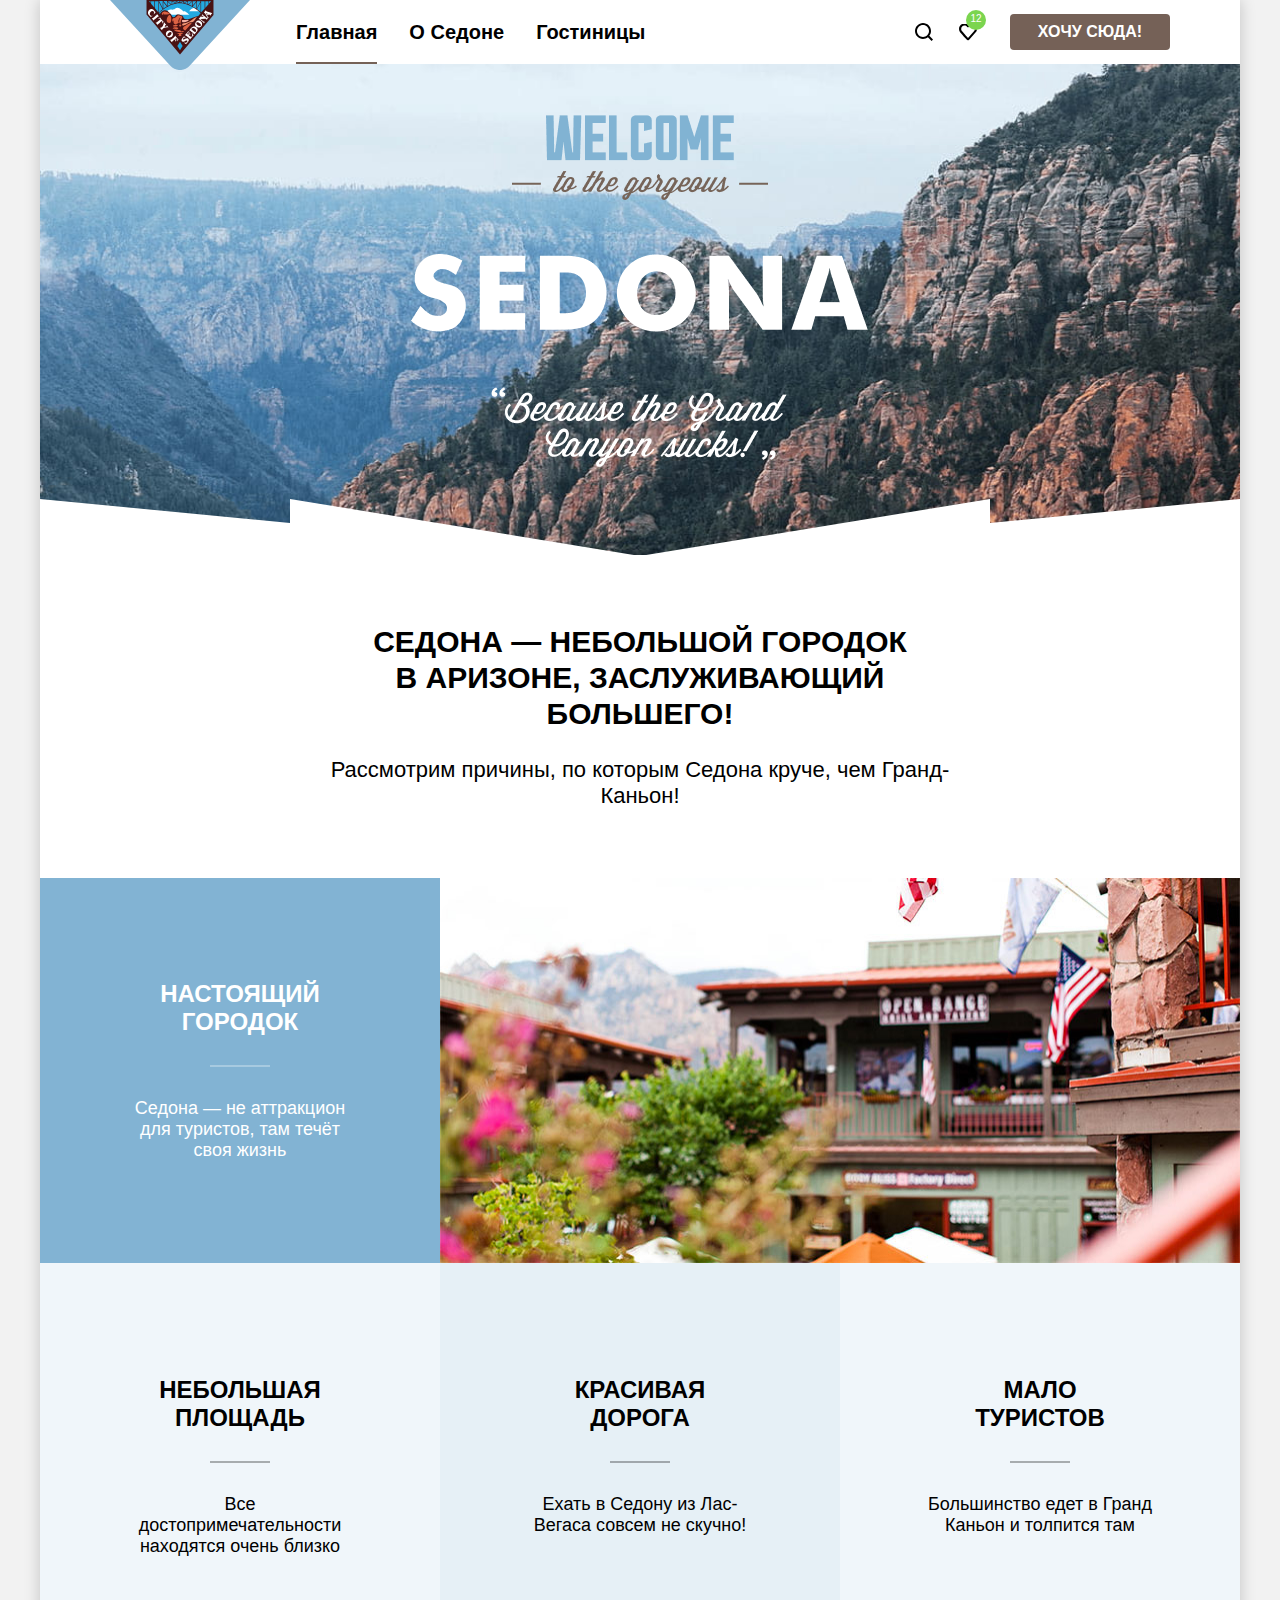
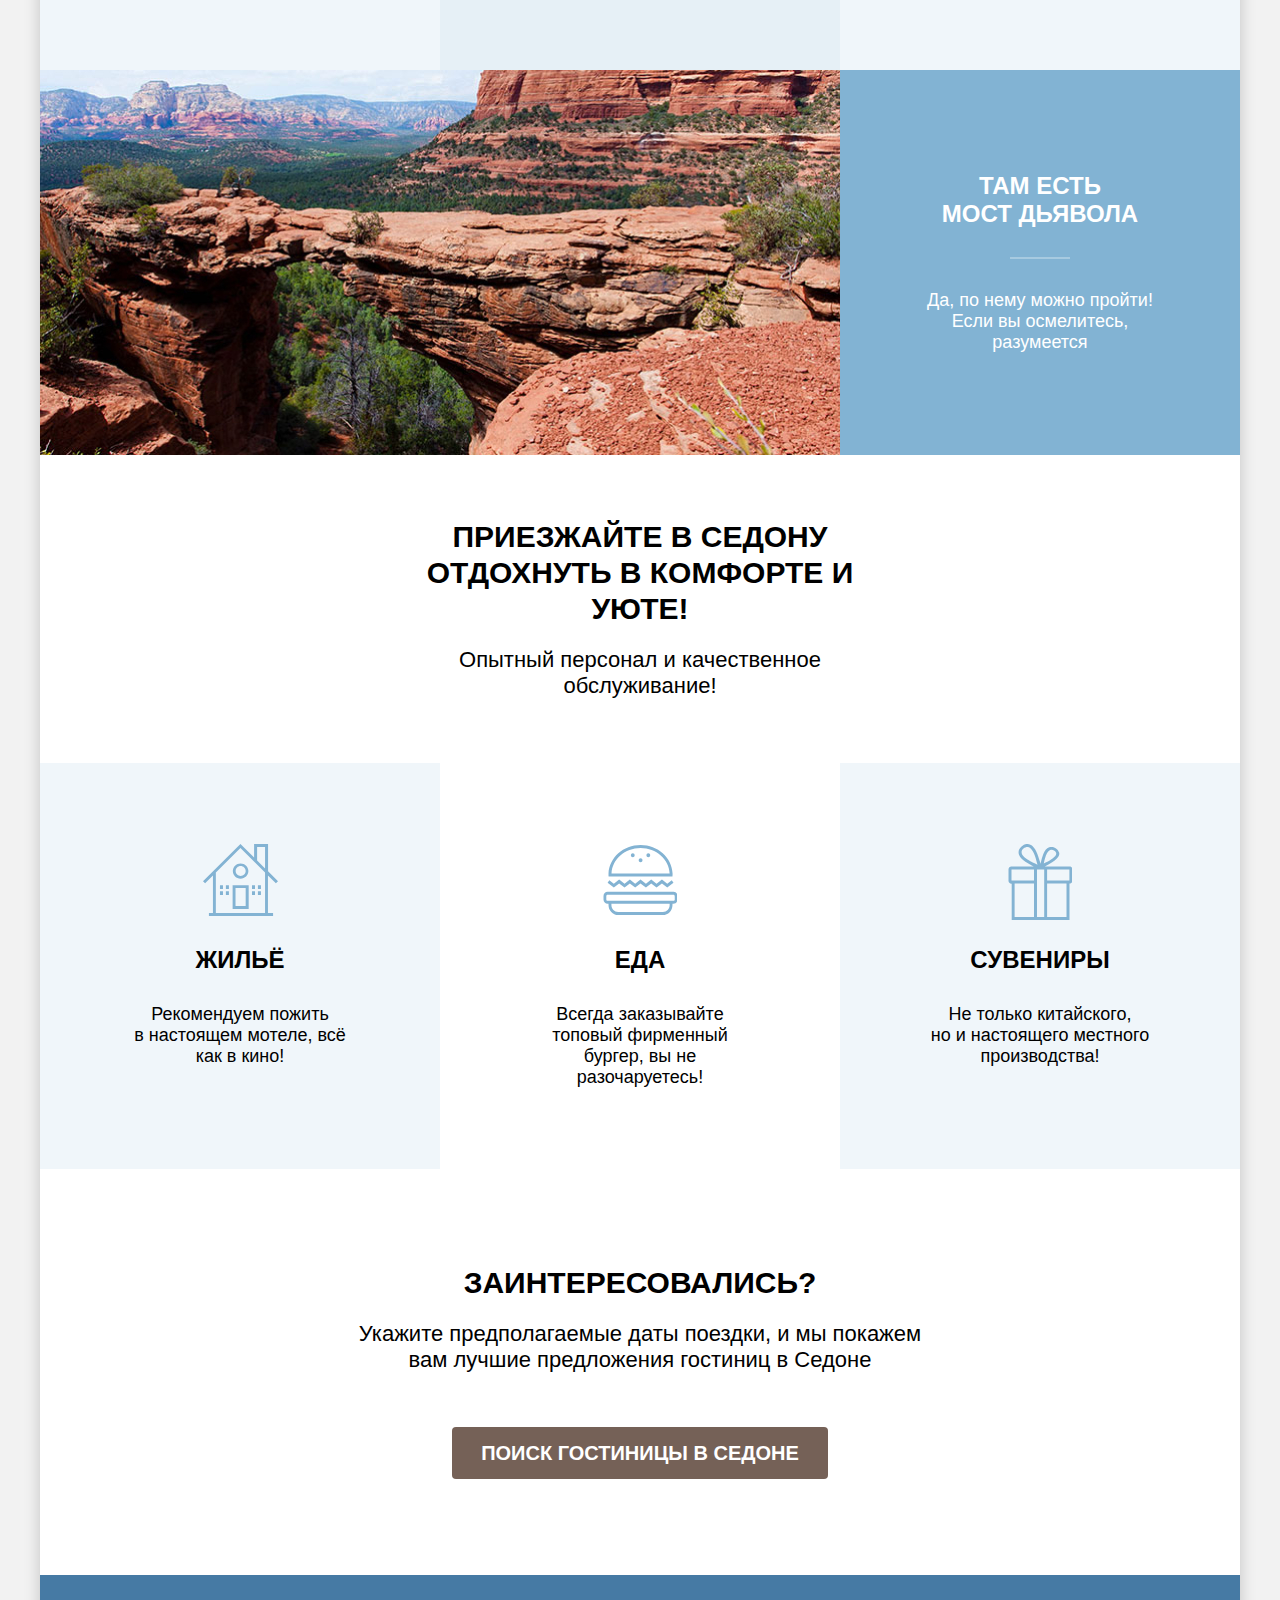
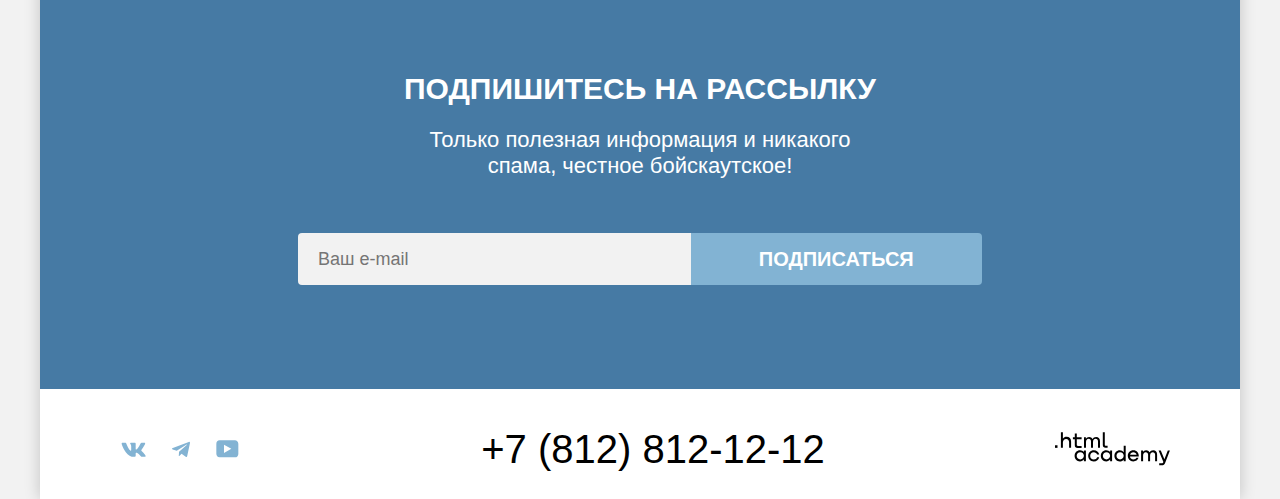
==== commit 292c9dc3: "Merge pull request #8 from MartaTsoy/master" ====
--- a/index.html
+++ b/index.html
@@ -29,19 +29,13 @@
           </ul>
           <ul class="navigation-list navigation-user">
             <li class="navigation-item navigation-item-user">
-              <a class="navigation-link" href="#">
+              <a class="user-navigation-link navigation-link-search" href="#">
                 <span class="visually-hidden">Поиск.</span>
-                <svg class="navigation-icon" aria-hidden="true" focusabel="false" width="19" height="19" viewBox="0 0 19 19" fill="none" xmlns="http://www.w3.org/2000/svg">
-                  <path d="M18.5 17.0083L14.8 13.3287C15.8 12.0359 16.5 10.3453 16.5 8.4558C16.5 4.08011 12.9 0.5 8.5 0.5C4.1 0.5 0.5 4.17956 0.5 8.55525C0.5 12.9309 4.1 16.511 8.5 16.511C10.3 16.511 12 15.9144 13.4 14.8204L17.1 18.5L18.5 17.0083ZM8.5 14.5221C5.2 14.5221 2.5 11.837 2.5 8.55525C2.5 5.27348 5.2 2.5884 8.5 2.5884C11.8 2.5884 14.5 5.27348 14.5 8.55525C14.5 11.837 11.8 14.5221 8.5 14.5221Z" fill="black"/>
-                </svg>
               </a>
             </li>
             <li class="navigation-item navigation-item-user">
-              <a class="navigation-link" href="#">
+              <a class="user-navigation-link navigation-link-favourites" href="#" data-favourites="12">
                 <span class="visually-hidden">Избранное.</span>
-                <svg class="navigation-icon" aria-hidden="true" focusabel="false" width="18" height="17" viewBox="0 0 18 17" fill="none" xmlns="http://www.w3.org/2000/svg">
-                  <path d="M8.9 17C8.6 17 8.3 16.9 8.1 16.6C2.7 10.5 1.4 9.1 1.1 8.7C0.4 7.8 0 6.6 0 5.4C0 2.4 2.4 0 5.5 0C6.8 0 8 0.5 9 1.3C10 0.5 11.3 0 12.5 0C15.5 0 18 2.4 18 5.4C18 6.7 17.5 7.9 16.7 8.8L9.7 16.7C9.5 16.9 9.3 17 8.9 17ZM2.9 7.5C3.2 7.9 6.4 11.5 9 14.4L15.2 7.4C15.7 6.9 15.9 6.2 15.9 5.4C15.9 3.6 14.4 2.1 12.6 2.1C11.6 2.1 10.6 2.6 9.9 3.4C9.6 3.7 9.3 3.8 9 3.8C8.7 3.8 8.4 3.6 8.2 3.4C7.5 2.6 6.5 2.1 5.5 2.1C3.7 2.1 2.2 3.6 2.2 5.4C2.1 6.3 2.5 7 2.9 7.5C2.8 7.5 2.8 7.5 2.9 7.5Z" fill="black"/>
-                </svg>
               </a>
             </li>
             <li class="navigation-item">
@@ -101,17 +95,17 @@
             <p class="offers-caption">Опытный персонал и качественное обслуживание!</p>
           </div>
           <ul class="offers-list">
-            <li class="offers-card">
-              <h3 class="offers-card-title offers-card-live">Жильё</h3>
+            <li class="offers-card offers-card-live">
+              <h3 class="offers-card-title">Жильё</h3>
               <p class="offers-card-description">Рекомендуем пожить в&nbsp;настоящем мотеле, всё как в&nbsp;кино!</p>
             </li>
-            <li class="offers-card">
-              <h3 class="offers-card-title offers-card-food">Еда</h3>
+            <li class="offers-card offers-card-food">
+              <h3 class="offers-card-title">Еда</h3>
               <p class="offers-card-description">Всегда заказывайте топовый&nbsp;фирменный бургер, вы не разочаруетесь!
               </p>
             </li>
-            <li class="offers-card">
-              <h3 class="offers-card-title offers-card-souvenirs">Сувениры</h3>
+            <li class="offers-card offers-card-souvenirs">
+              <h3 class="offers-card-title">Сувениры</h3>
               <p class="offers-card-description">Не только китайского, но&nbsp;и&nbsp;настоящего местного производства!
               </p>
             </li>
@@ -129,7 +123,7 @@
           <h2 class="subscription-title">Подпишитесь на рассылку</h2>
           <p class="subscription-caption">Только полезная информация и никакого спама, честное бойскаутское!</p>
           <form class="subscription-form" action="https://echo.htmlacademy.ru/" method="post">
-            <input type="email" name="Ваш e-mail" aria-label="Ваш e-mail.">
+            <input type="email" name="Ваш e-mail" placeholder="Ваш e-mail" aria-label="Ваш e-mail.">
             <button class="button button-blue" type="submit" name="e-mail">Подписаться</button>
           </form>
         </section>
--- a/styles/style.css
+++ b/styles/style.css
@@ -117,6 +117,10 @@
   opacity: 0.3;
 }
 
+.navigation-link-button {
+  min-width: 160px;
+}
+
 .navigation-link-button:hover {
   background: #615048;
 }
@@ -126,18 +130,59 @@
   color: rgba(255, 255, 255, 0.3);
 }
 
-.navigation-icon {
-  display: block;
-  background-position: center;
-  margin: auto;
-}
-
-.navigation-icon:hover {
+.user-navigation-link {
+  display: flex;
+  position: relative;
+  min-width: 44px;
+  min-height: 64px;
+}
+
+.user-navigation-link::before {
+  content: "";
+  position: absolute;
+  left: 50%;
+  top: 50%;
+  transform: translate(-50%, -50%);
+  background-repeat: no-repeat;
+}
+
+.navigation-link-search::before {
+  width: 19px;
+  height: 19px;
+  background-image: url("../images/icons/search.svg");
+}
+
+.navigation-link-favourites::before {
+  width: 18px;
+  height: 17px;
+  background-image: url("../images/icons/heart.svg");
+}
+
+.navigation-link-favourites::after {
+  content: attr(data-favourites);
+  display: flex;
+  align-content: center;
+  justify-content: center;
+  padding: 4px;
+  position: absolute;
+  min-width: 20px;
+  height: 20px;
+  left: 20px;
+  top: 10px;
+  background: #7bd54f;
+  border-radius: 10px;
+  font-size: 10px;
+  line-height: 10px;
+  text-align: center;
+  color: #ffffff;
+}
+
+.user-navigation-link:hover {
   opacity: 0.6;
 }
 
-.navigation-icon:active {
-  opacity: 0.6;
+.user-navigation-link:active {
+  opacity: 0.3;
 }
 
 .navigation-link-current {
@@ -243,18 +288,19 @@
   font-size: 24px;
   line-height: 28px;
   text-transform: uppercase;
-  margin: 0 0 30px 0;
+  margin: 0 0 62px 0;
+  position: relative;
 }
 
 .advantages-title::after {
-  display: block;
+  position: absolute;
   background: rgba(0, 0, 0, 0.3);
   content: "";
   width: 60px;
   height: 2px;
-  margin-left: auto;
-  margin-right: auto;
-  margin-top: 30px;
+  top: 85px;
+  left: 50%;
+  transform: translateX(-50%);
 }
 
 .advantages-card-content .advantages-title::after {
@@ -320,55 +366,56 @@
 
 .offers-card {
   background-color: rgba(131, 179, 211, 0.12);
-  padding: 81px 85px;
+  padding: 183px 85px 81px 85px;
   min-height: 385px;
+  position: relative;
 }
 
 .offers-card:nth-child(even) {
   background-color: #ffffff;
 }
 
+.offers-card::before {
+  content: "";
+  position: absolute;
+  top: 81px;
+  left: 50%;
+  transform: translateX(-50%);
+  background-repeat: no-repeat;
+}
+
 .offers-card-live::before {
-  display: block;
-  content: "";
   width: 75px;
   height: 72px;
   background-image: url("../images/icons/home.svg");
-  background-repeat: no-repeat;
-  margin-left: auto;
-  margin-right: auto;
-  margin-bottom: 30px;
+  top: 81px;
 }
 
 .offers-card-food::before {
-  content: "";
-  display: block;
   width: 74px;
   height: 70px;
   background-image: url("../images/icons/food.svg");
-  background-repeat: no-repeat;
-  margin-left: auto;
-  margin-right: auto;
-  margin-bottom: 30px;
+  top: 82px;
 }
 
 .offers-card-souvenirs::before {
-  content: "";
-  display: block;
   width: 64px;
   height: 76px;
   background-image: url("../images/icons/gift.svg");
   background-repeat: no-repeat;
-  margin-left: auto;
-  margin-right: auto;
-  margin-bottom: 30px;
-
+  top: 81px;
 }
 
 .search{
   background-color: #ffffff;
   text-align: center;
   padding: 96px 304px;
+}
+
+.search .button {
+  font-size: 20px;
+  line-height: 36px;
+  min-width: 376px;
 }
 
 .search-title {
@@ -398,7 +445,15 @@
   border: none;
   background-color: #f2f2f2;
   border-radius: 4px 0 0 4px;
-  width: 452px;
+  padding: 14px 20px;
+  flex-grow: 1;
+  font-size: 18px;
+  line-height: 24px;
+}
+
+.subscription-form .button {
+  font-size: 20px;
+  line-height: 36px;
 }
 
 .subscription-title {
@@ -540,6 +595,11 @@
   display: flex;
   flex-direction: column;
   align-items: center;
+}
+
+.form-control .button {
+  min-width: 191px;
+  margin-bottom: 32px;
 }
 
 .catalog {
@@ -620,6 +680,10 @@
   border: 2px solid #000000;
 }
 
+.button-preview:focus {
+  border: 2px solid #68a2ca;
+}
+
 .button-preview:active {
   border: 2px solid #000000;
 }
@@ -708,20 +772,32 @@
 }
 
 .stars {
-  display: block;
-  background-image: url("../image/style/star.svg");
-  background-size: 24px 17px;
-  background-repeat: repeat-x;
-  background-position: center;
-  margin: 0;
+  background-image: url("../images/icons/stars.svg");
+  height: 20px;
+  width: 24px;
+  align-self: center;
+  background-repeat: space;
+  background-position: center left;
+}
+
+.star-1 {
+  width: 1em;
+}
+
+.star-2 {
+  width: 2em;
 }
 
 .star-3 {
-  background-size: 3em 17px;
+  width: 3em;
 }
 
 .star-4 {
-  background-size: 4em 17px;
+  width: 4em;
+}
+
+.star-5 {
+  width: 5em;
 }
 
 .pagination {
@@ -753,11 +829,11 @@
   padding: 12px;
 }
 
-.pagination-link:not(.pagination-current,.pagination-next):hover {
+.pagination-link:hover {
   background-color: #68a2ca;
 }
 
-.pagination-link:not(.pagination-current):active {
+.pagination-link:active {
   background-color: #82b3d3;
   color: rgba(255, 255, 255, 0.3);
 }
@@ -765,11 +841,13 @@
 .pagination-current {
   color: #000000;
   background-color: #f2f2f2;
-}
-
-.pagination-next {
+  pointer-events: none;
+}
+
+.pagination-divider {
   color: #000000;
   background-color: #ffffff;
+  pointer-events: none;
 }
 
 .subscription-inner {
@@ -784,6 +862,7 @@
   line-height: 20px;
   font-weight: 700;
   justify-content: center;
+  align-items: center;
   color: #ffffff;
   text-decoration: none;
   text-transform: uppercase;
@@ -808,6 +887,11 @@
   color: rgba(255, 255, 255, 0.3);
 }
 
+.button-blue:focus {
+  background-color: #82B3D3;
+  color: rgba(255, 255, 255, 0.3);
+}
+
 .button-brown {
   background-color: #756157;
 }
@@ -821,6 +905,11 @@
   color: rgba(255, 255, 255, 0.3);
 }
 
+.button-brown:focus {
+  background-color: #756157;
+  color: rgba(255, 255, 255, 0.3);
+}
+
 .button-green {
   background-color: #7db54f;
 }
@@ -830,6 +919,11 @@
 }
 
 .button-green:active {
+  background-color: #7db54f;
+  color: rgba(255, 255, 255, 0.3);
+}
+
+.button-green:focus {
   background-color: #7db54f;
   color: rgba(255, 255, 255, 0.3);
 }
@@ -881,8 +975,11 @@
 
 .social-media-link {
   display: flex;
+  align-items: center;
+  justify-content: center;
   color: #83b3d3;
-  padding: 12px 11px;
+  width: 47px;
+  height: 40px;
 }
 
 .social-media-link:hover {
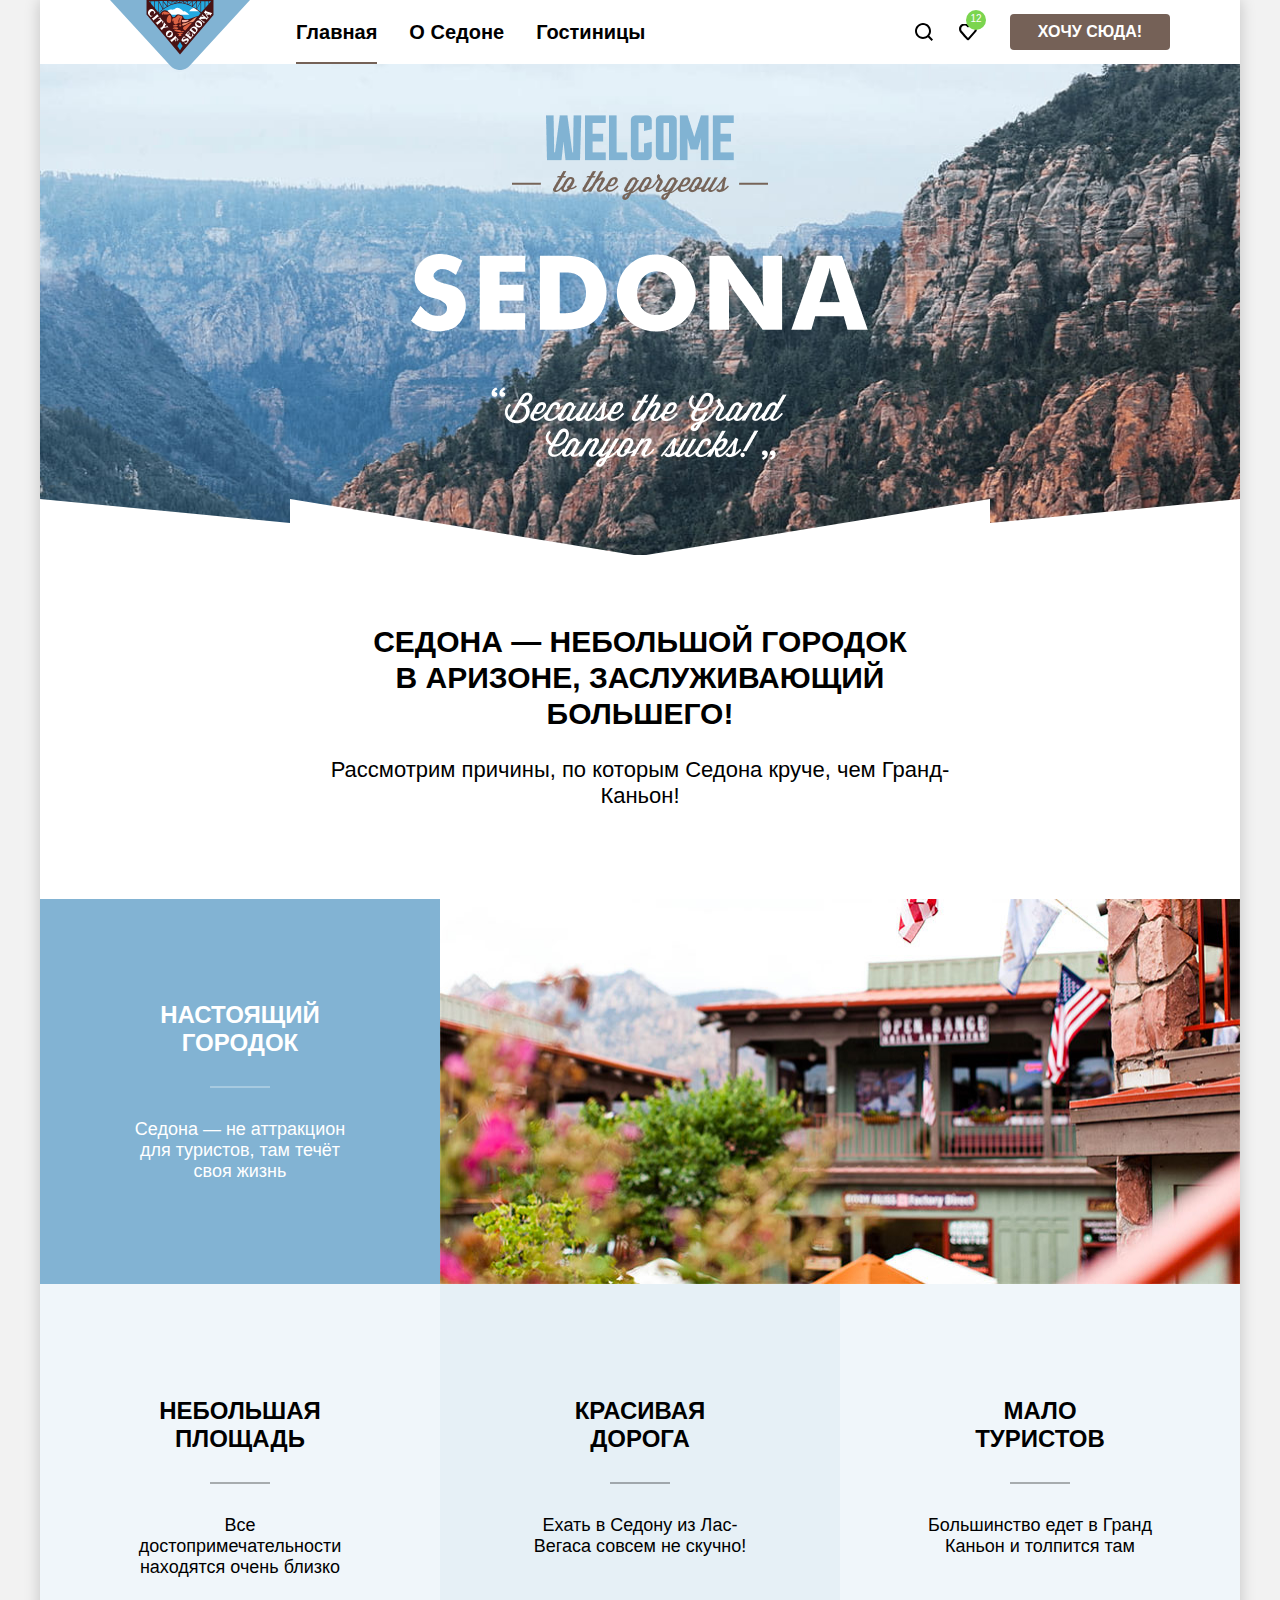
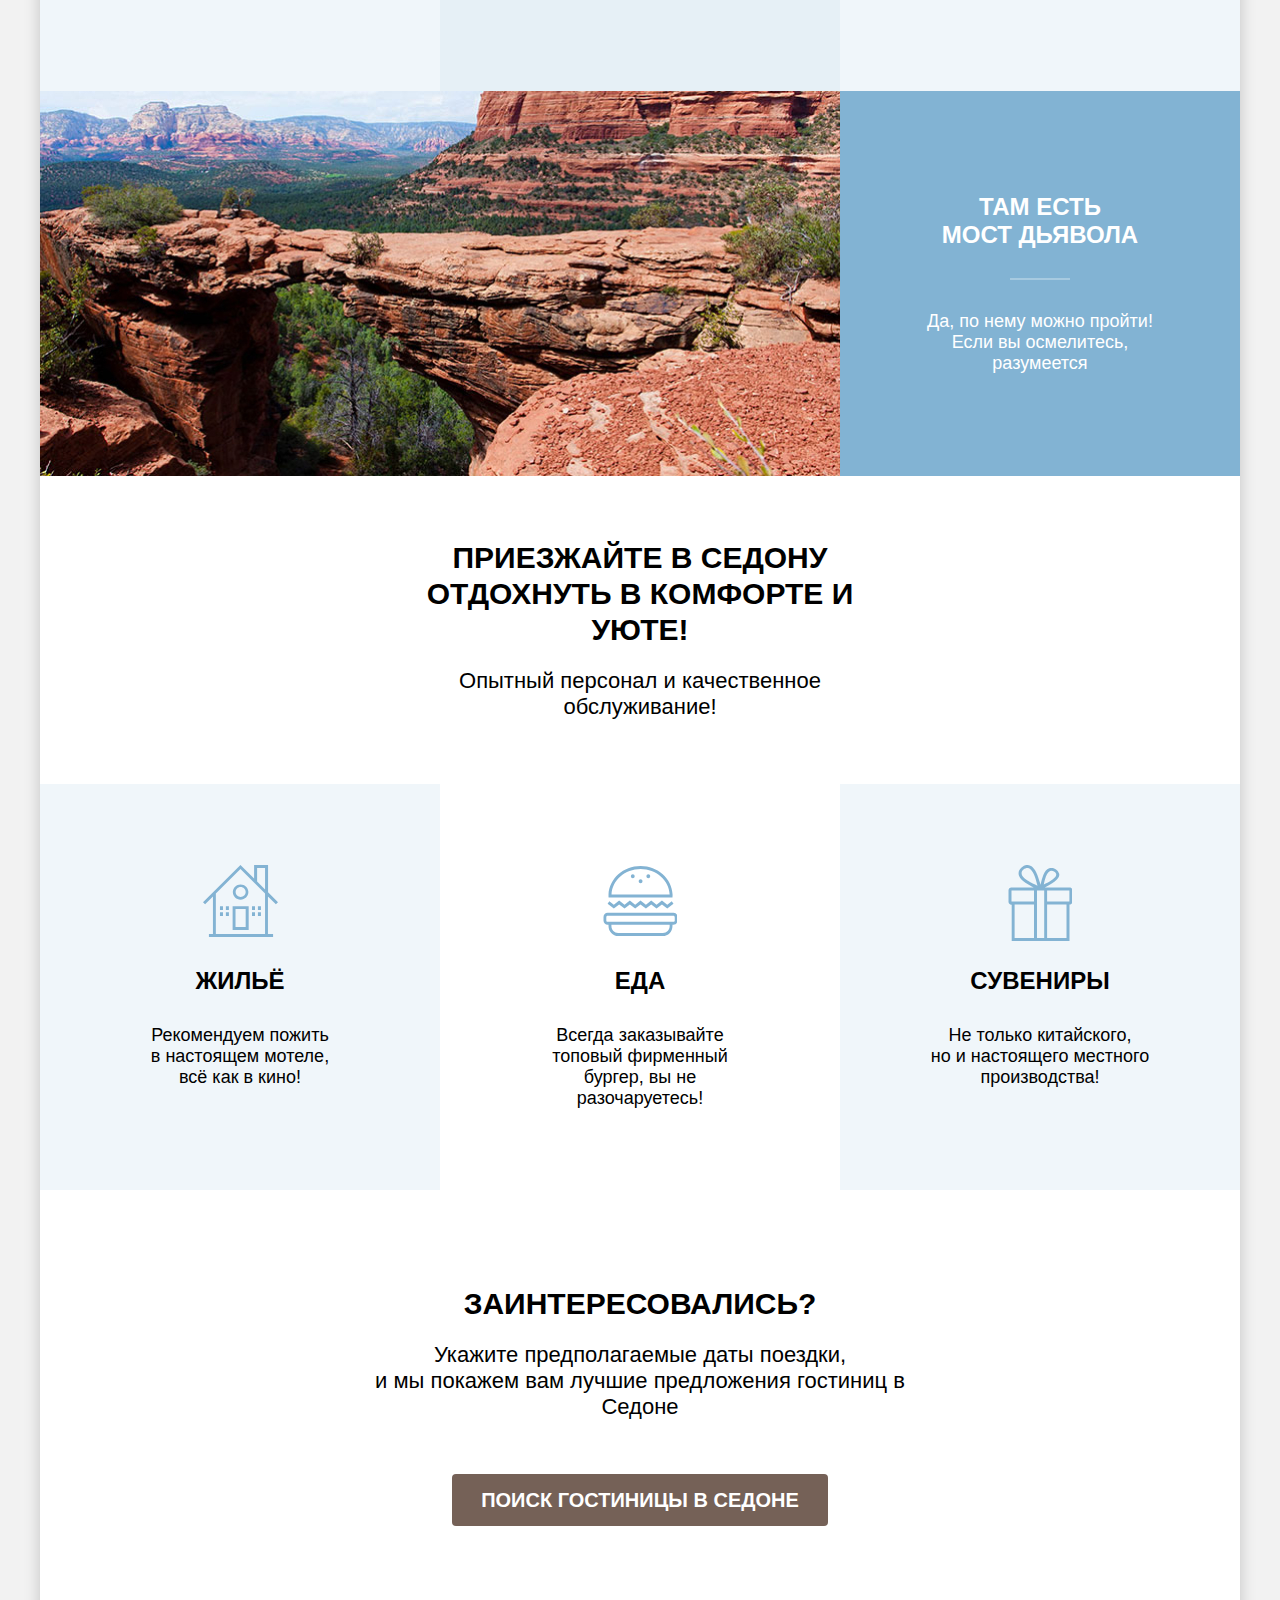
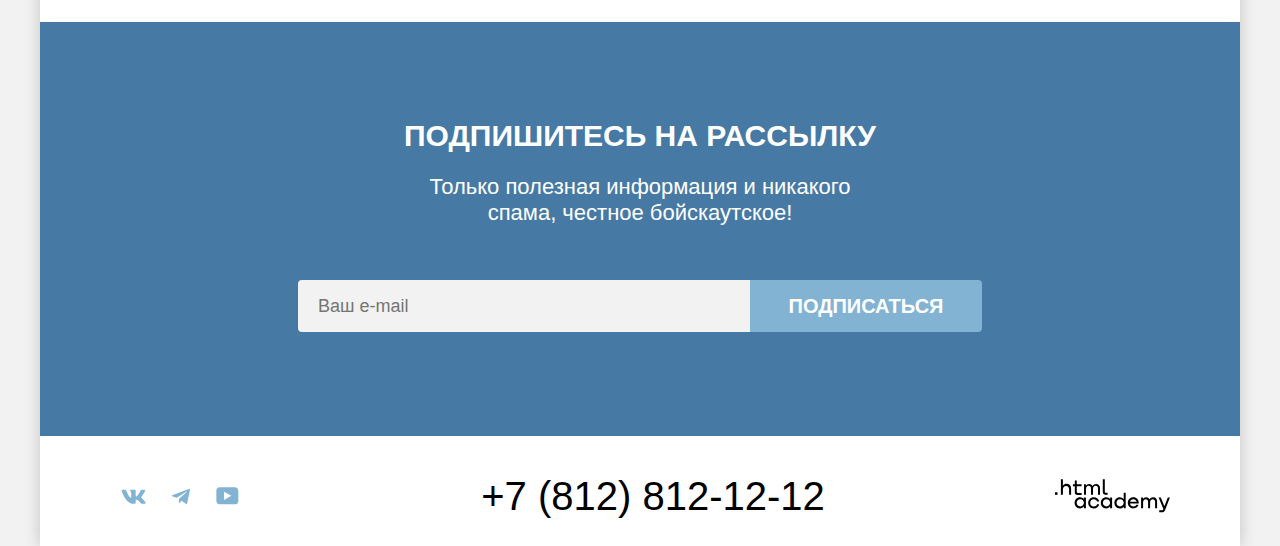
==== commit 7a02d9ed: "вносит правки в формы" ====
--- a/index.html
+++ b/index.html
@@ -11,9 +11,9 @@
 
   <body>
     <div class="page-wrapper">
-      <header class="page-header" data-test="header">
+      <header class="page-header">
         <a class="page-header-logo" href="index.html">
-          <img class="navigation-logo" src="images\icons\logo.svg" alt="Логотип Седоны.">
+          <img class="navigation-logo" src="images/icons/logo.svg" alt="Логотип Седоны.">
         </a>
         <nav class="navigation">
           <ul class="navigation-list">
@@ -45,13 +45,13 @@
         </nav>
       </header>
 
-      <main class="main-index" data-test="main" data-test="hero">
+      <main class="main-index">
         <section class="intro">
           <h1 class="visually-hidden">Седона — небольшой городок в Аризоне.</h1>
-          <img class="intro-welcome" src="images\content\welcome.png" alt="Welcome to Sedona!" width="458" height="352">
-        </section>
-
-        <section class="advantages" data-test="advantages">
+          <img class="intro-welcome" src="images/content/welcome.png" alt="Welcome to Sedona!" width="458" height="352">
+        </section>
+
+        <section class="advantages">
           <div class="advantages-headline">
             <h2 class="advantages-head">Седона — небольшой городок в&nbsp;Аризоне, заслуживающий большего!</h2>
             <p class="advantages-caption">Рассмотрим причины, по которым Седона круче, чем Гранд-Каньон!</p>
@@ -62,7 +62,7 @@
               <h3 class="advantages-title">Настоящий городок</h3>
               <p class="advantages-description">Седона — не аттракцион для туристов, там течёт своя жизнь</p>
             </div>
-            <img class="advantages-photo" src="images\content\town.jpg" alt="Вид городка Седона.">
+            <img class="advantages-photo" src="images/content/town.jpg" alt="Вид городка Седона.">
           </div>
           <ul class="advantages-list">
             <li class="advantages-item">
@@ -80,7 +80,7 @@
           </ul>
 
           <div class="advantages-card">
-            <img class="advantages-photo" src="images\content\bridge.jpg" alt="Виды на мост Дьявола.">
+            <img class="advantages-photo" src="images/content/bridge.jpg" alt="Виды на мост Дьявола.">
             <div class="advantages-card-content">
               <h3 class="advantages-title">Там есть<br>мост дьявола</h3>
               <p class="advantages-description">Да, по нему можно пройти! Если вы осмелитесь, разумеется</p>
@@ -97,7 +97,7 @@
           <ul class="offers-list">
             <li class="offers-card offers-card-live">
               <h3 class="offers-card-title">Жильё</h3>
-              <p class="offers-card-description">Рекомендуем пожить в&nbsp;настоящем мотеле, всё как в&nbsp;кино!</p>
+              <p class="offers-card-description">Рекомендуем пожить<br>в&nbsp;настоящем мотеле,<br>всё как в&nbsp;кино!</p>
             </li>
             <li class="offers-card offers-card-food">
               <h3 class="offers-card-title">Еда</h3>
@@ -112,14 +112,14 @@
           </ul>
         </section>
 
-        <section class="search" data-test="search">
+        <section class="search">
           <h2 class="search-title">Заинтересовались?</h2>
-          <p class="search-caption">Укажите предполагаемые даты поездки, и мы покажем вам лучшие предложения гостиниц в
+          <p class="search-caption">Укажите предполагаемые даты поездки, <br> и мы покажем вам лучшие предложения гостиниц в
             Седоне</p>
           <a class="button button-brown" href="#">Поиск гостиницы в Седоне</a>
         </section>
 
-        <section class="subscription" data-test="subscribe">
+        <section class="subscription">
           <h2 class="subscription-title">Подпишитесь на рассылку</h2>
           <p class="subscription-caption">Только полезная информация и никакого спама, честное бойскаутское!</p>
           <form class="subscription-form" action="https://echo.htmlacademy.ru/" method="post">
@@ -130,7 +130,7 @@
 
       </main>
 
-      <footer data-test="footer" class="page-footer">
+      <footer class="page-footer">
 
         <ul class="social-media">
           <li class="social-media-item">
@@ -180,6 +180,60 @@
 
       </footer>
     </div>
+
+    <div class="modal-container modal-container-close">
+      <div class="modal">
+        <button class="modal-close-button">
+          <span class="visually-hidden">Закрыть</span>
+        </button>
+        <section class="modal-content">
+          <h2 class="modal-title">Поиск гостиницы в Седоне</h2>
+          <form class="find-hotel-form" action="https://echo.htmlacademy.ru/" method="post">
+
+            <div class="date-group group-arrival">
+              <label class="modal-label modal-label-arrival" for="arrival-date">Дата Заезда:</label>
+              <input class="modal-field arrival-date-field date-field" id="arrival-date" type="text" name="arrival-date" placeholder="Введите дату" value="27 апреля 2020" required>
+              <span class="field-message message-error">Мы не можем отправить вас в прошлое.</span>
+            </div>
+
+            <div class="date-group group-leaving">
+              <label class="modal-label modal-label-leaving" for="leaving-date">Дата Выезда:</label>
+              <input class="modal-field leaving-date-field date-field" id="leaving-date" type="text" name="leaving-date" placeholder="Введите дату" value="1 сентября 2021" required>
+              <span class="field-message leaving-field-success">На эти даты есть свободные номера. Пока есть.</span>
+            </div>
+
+            <div class="amount-group">
+              <div class="group-adult amount-wrap">
+                <label class="modal-label adult-number-label" for="adult-number">Взрослые:</label>
+                <div class="quantity-group">
+                  <button class="number-field-button button-reduce" type="button"></button>
+                  <input class="modal-field number-field" id="adult-number" type="text" name="adult-number" placeholder="1" value="2" required>
+                  <button class="number-field-button button-add" type="button"></button>
+                </div>
+              </div>
+
+              <div class="group-children amount-wrap">
+                <label class="modal-label child-number-label" for="child-number">Дети:</label>
+                <span class="tooltip">
+                  <button class="tooltip-toggle" type="button" aria-labelledby="tooltip-label-amount">
+                  </button>
+                  <span class="tooltip-text" role="tooltip" id="tooltip-label-amount">Укажите количество детей, которые будут с вами, возраст которых от 6 до 18 лет. Дети до 6 лет размещаются бесплатно.</span>
+                </span>
+
+                <div class="quantity-group">
+                  <button class="number-field-button button-reduce" type="button"><span class="visually-hidden">Уменьшить.</span></button>
+                  <input class="modal-field number-field" id="child-number" type="text" name="child-number" placeholder="1" value="2">
+                  <button class="number-field-button button-add" type="button"><span class="visually-hidden">Увеличить.</span></button>
+                </div>
+              </div>
+            </div>
+
+            <button class="button button-blue" type="submit">НАЙТИ</button>
+          </form>
+        </section>
+      </div>
+    </div>
+    <!-- Для показа модального окна, удалите class="modal-container-close" -->
   </body>
 
 </html>
--- a/styles/style.css
+++ b/styles/style.css
@@ -79,6 +79,14 @@
   height: 70px;
   margin-bottom: -6px;
   z-index: 1;
+}
+
+.page-header-logo:hover {
+  opacity: 0.8;
+}
+
+.page-header-logo:active {
+  opacity: 0.6;
 }
 
 .navigation-list {
@@ -210,6 +218,7 @@
 .intro {
   color: #ffffff;
   background-color: #467aa4;
+  width: 1200px;
   background-image: url("../images/backgrounds/index-background.jpg");
   background-size: cover;
   background-repeat: no-repeat;
@@ -241,7 +250,7 @@
 }
 
 .advantages-headline {
-  padding: 69px 270px;
+  padding: 69px 270px 90px 270px;
 }
 
 .advantages-head {
@@ -271,7 +280,6 @@
 
 .advantages-photo {
   width: 800px;
-  height: auto;
 }
 
 .advantages-item {
@@ -288,7 +296,8 @@
   font-size: 24px;
   line-height: 28px;
   text-transform: uppercase;
-  margin: 0 0 62px 0;
+  margin: 0 0 31px 0;
+  padding: 0 0 31px 0;
   position: relative;
 }
 
@@ -298,16 +307,16 @@
   content: "";
   width: 60px;
   height: 2px;
-  top: 85px;
+  bottom: 0;
   left: 50%;
   transform: translateX(-50%);
 }
 
 .advantages-card-content .advantages-title::after {
- background-color: rgba(255, 255, 255, 0.3);
-}
-
-.advantages-description{
+  background-color: rgba(255, 255, 255, 0.3);
+}
+
+.advantages-description {
   font-size: 18px;
   line-height: 21px;
   margin: 0;
@@ -406,7 +415,7 @@
   top: 81px;
 }
 
-.search{
+.search {
   background-color: #ffffff;
   text-align: center;
   padding: 96px 304px;
@@ -451,11 +460,6 @@
   line-height: 24px;
 }
 
-.subscription-form .button {
-  font-size: 20px;
-  line-height: 36px;
-}
-
 .subscription-title {
   font-weight: 700;
   font-size: 30px;
@@ -474,11 +478,14 @@
 }
 
 .subscription-form .button {
+  font-size: 20px;
+  line-height: 36px;
   border-radius: 0 4px 4px 0;
-  flex-grow: 1;
+  min-width: 232px;
 }
 
 .search-form {
+  width: 1200px;
   color: #ffffff;
   background-color: #467aa4;
   background-image: url("../images/backgrounds/filter.png");
@@ -532,7 +539,6 @@
 }
 
 .breadcrumbs-link:focus {
-  outline: none;
   opacity: 0.6;
 }
 
@@ -541,7 +547,9 @@
 }
 
 .catalog-filter {
-  display: flex;
+  display: grid;
+  grid-template-columns: 150px 150px 358px 191px;
+  gap: 70px;
 }
 
 .catalog-filter-group {
@@ -550,17 +558,9 @@
   margin: 0;
 }
 
-.catalog-filter-infrastructure {
-  margin-right: 70px;
-}
-
-.catalog-filter-type {
-  margin-right: 140px;
-}
-
 .catalog-filter-price {
-  margin-right: 70px;
   max-width: 288px;
+  padding-left: 70px;
 }
 
 .legend-title {
@@ -573,10 +573,6 @@
 
 .catalog-filter-item:not(:last-child) {
   margin: 0 0 16px 0;
-}
-
-.hotels-price-group input {
-  font-family: inherit;
 }
 
 .catalog-filter-list {
@@ -584,21 +580,173 @@
   line-height: 23px;
   list-style: none;
   padding-left: 0;
-}
-
-.price-inbox {
+  margin: 0;
+}
+
+.hotels-price-group {
+  display: flex;
+  margin-bottom: 32px;
+}
+
+.input-price {
+  font-family: inherit;
+  font-weight: 700;
   font-size: 18px;
-  line-height: 23px;
+  line-height: 24px;
+  display: flex;
+  flex-direction: row;
+  align-items: flex-start;
+  padding: 12px 45px 12px 20px;
+  width: 143px;
+  height: 48px;
+  border: none;
+  background-color: #f2f2f2;
+}
+
+.input-price:hover {
+  background-color: #e6e6e6;
+}
+
+.hotels-min-price {
+  border-radius: 4px 0 0 4px;
+  margin-right: 2px;
+}
+
+.hotels-max-price {
+  border-radius: 0 4px 4px 0;
+}
+
+.price-label {
+  color: rgba(0, 0, 0, 0.3);
+  position: relative;
+  display: flex;
+}
+
+.price-label span {
+  position: absolute;
+  top: 50%;
+  transform: translateY(-50%);
+  right: 20px;
+}
+
+.range-scale {
+  position: relative;
+  display: flex;
+  width: 100%;
+  z-index: 1;
+}
+
+.range-scale::before,
+.range-scale::after {
+  content: "";
+  position: absolute;
+  height: 4px;
+  width: 100%;
+  left: 0;
+  top: 50%;
+  transform: translateY(50%);
+  z-index: -1;
+  background-color: rgba(255, 255, 255, 0.3);
+}
+
+.range-scale::after {
+  width: 207px;
+  background-color: #ffffff;
+}
+
+.range-toggle {
+  position: relative;
+  width: 20px;
+  height: 20px;
+  background: #ffffff;
+  border: none;
+  border-radius: 5px;
+  cursor: pointer;
+  top: 5px;
+}
+
+.range-toggle:hover {
+  background-color: #f2f2f2;
+}
+
+.range-toggle:active,
+.range-toggle:focus {
+  background-color: rgba(255, 255, 255, 0.3);
+}
+
+.toggle-max {
+  transform: translateX(187px);
+}
+
+.control {
+  position: relative;
+  display: block;
+  padding-left: 36px;
+}
+
+.control-mark {
+  position: absolute;
+  top: 3px;
+  left: 0;
+  width: 20px;
+  height: 20px;
+  background: #ffffff;
+  border-radius: 4px;
+}
+
+.control:hover .control-mark {
+  box-shadow: 0 4px 10px rgba(0, 0, 0, 0.25);
+  opacity: 0.6;
+}
+
+.control:active {
+  opacity: 0.3;
+}
+
+.control-input:disabled + .control-mark {
+  border: 2px solid #83B3D3;
+  box-shadow: 0px 7px 15px rgba(0, 0, 0, 0.4);
+}
+
+.control-input[type="checkbox"]:checked + .control-mark::before {
+  position: absolute;
+  top: 50%;
+  left: 50%;
+  transform: translate(-50%, -50%);
+  width: 13px;
+  height: 10px;
+  background-image: url("../images/icons/mark.svg");
+  background-repeat: no-repeat;
+  content: "";
+}
+
+.control-input[type="radio"] + .control-mark {
+  border-radius: 50%;
+}
+
+.control-input[type="radio"]:checked + .control-mark::before {
+  position: absolute;
+  top: 5px;
+  left: 5px;
+  width: 10px;
+  height: 10px;
+  background-color: #3f5e72;
+  border-radius: 50%;
+  content: "";
 }
 
 .form-control {
   display: flex;
   flex-direction: column;
   align-items: center;
+  margin-top: 56px;
 }
 
 .form-control .button {
   min-width: 191px;
+}
+
+.form-control .button-submit {
   margin-bottom: 32px;
 }
 
@@ -610,7 +758,6 @@
 
 .catalog-headline {
   display: flex;
-  justify-content: space-between;
   align-items: center;
   margin-bottom: 40px;
 }
@@ -621,6 +768,7 @@
   font-size: 30px;
   line-height: 36px;
   text-transform: uppercase;
+  margin-right: 200px;
 }
 
 .select-control {
@@ -639,6 +787,7 @@
   background-image: url(../images/icons/select.svg);
   background-repeat: no-repeat;
   background-position: right 20px center;
+  margin-right: 70px;
 }
 
 .select-control:hover {
@@ -646,7 +795,6 @@
 }
 
 .select-control:focus {
-  outline: none;
   border-color: #68a2ca;
 }
 
@@ -667,7 +815,7 @@
   width: 48px;
   height: 48px;
   background-color: #ffffff;
-  border: 2px solid #E5E5E5;
+  border: 2px solid #e5e5e5;
   border-radius: 4px;
   cursor: pointer;
 }
@@ -728,7 +876,19 @@
   margin: 0;
 }
 
+.product-card-link:hover {
+  opacity: 0.8;
+}
+
+.product-card-link:active {
+  opacity: 0.6;
+}
+.product-card-link:focus {
+  opacity: 0.6;
+}
+
 .product-card-image {
+  padding: 0;
   margin: 0 0 16px 0;
 }
 
@@ -769,6 +929,7 @@
   line-height: 20px;
   text-transform: uppercase;
   margin: 0;
+  cursor: auto;
 }
 
 .stars {
@@ -936,15 +1097,6 @@
   opacity: 0.6;
 }
 
-/*
-.button-transparent:focus {
-  color: #ffffff;
-  outline: none;
-  border: 3px solid #83B3D3;
-  border-radius: 4px;
-}
-*/
-
 .button-transparent:active {
   color: rgba(255, 255, 255, 0.3);
 }
@@ -1029,3 +1181,221 @@
 .html-footer-logo:active {
   fill: rgba(117, 97, 87, 0.3);
 }
+
+.modal-container {
+  position: fixed;
+  top: 0;
+  left: 0;
+  display: flex;
+  width: 100%;
+  height: 100%;
+  background-color: rgba(242, 242, 242, 0.8);
+}
+
+.modal-container-close {
+  display: none;
+}
+
+
+.modal {
+  position: relative;
+  margin: auto;
+  padding: 64px 70px;
+  background-color: #ffffff;
+  box-shadow: 0 25px 50px rgba(0, 0, 0, 0.15);
+  border-radius: 30px;
+  width: 717px;
+}
+
+.modal-close-button {
+  position: absolute;
+  padding: 0;
+  top: 64px;
+  right: 52px;
+  width: 52px;
+  height: 52px;
+  background-color: #f2f2f2;
+  border: none;
+  border-radius: 50%;
+  background-image: url("../images/icons/close.svg");
+  background-repeat: no-repeat;
+  background-position: center;
+  cursor: pointer;
+}
+
+.modal-title {
+  margin: 0;
+  margin-bottom: 64px;
+  padding: 0;
+  font-family: inherit;
+  font-style: normal;
+  font-weight: 700;
+  font-size: 30px;
+  line-height: 36px;
+  color: #000000;
+  text-transform: uppercase;
+}
+
+.modal-label {
+  font-weight: 700;
+  font-size: 20px;
+  line-height: 24px;
+}
+
+.date-group {
+  display: flex;
+  justify-content: space-between;
+  align-items: center;
+  position: relative;
+  padding-bottom: 48px;
+}
+
+.field-message {
+  position: absolute;
+  font-weight: 400;
+  font-size: 16px;
+  line-height: 21px;
+  top: 50px;
+  left: 50%;
+  transform: translateX(-50%);
+}
+
+.message-error {
+  color: #ff5757;
+}
+
+.modal-field {
+  padding: 12px 20px;
+  background: #f2f2f2;
+  border-radius: 4px;
+  border: none;
+}
+
+.date-field {
+  margin-left: auto;
+  min-width: 440px;
+  background-image: url("../images/icons/calendar.svg");
+  background-repeat: no-repeat;
+  background-position: center right 20px;
+  padding: 12px 60px 12px 20px;
+  margin-left: auto;
+  font-weight: 700;
+  font-size: 18px;
+  line-height: 24px;
+}
+
+.quantity-group {
+  display: flex;
+}
+
+.amount-group {
+  display: grid;
+  grid-template-columns: 1fr 1fr;
+  column-gap: 88px;
+  margin-bottom: 48px;
+}
+
+.amount-wrap {
+  display: flex;
+  align-items: center;
+  justify-content: space-between;
+}
+
+.group-children {
+  margin-left: auto;
+}
+
+.number-field-button {
+  border: none;
+}
+
+.number-field {
+  border-radius: 0;
+  padding: 14px 10px;
+  width: 32px;
+}
+
+.button-add {
+  background-color: #f2f2f2;
+  width: 40px;
+  background-image: url("../images/icons/plus.svg");
+  background-repeat: no-repeat;
+  background-position: center;
+  border-radius: 0 4px 4px 0;
+}
+
+.button-reduce {
+  background-color: #f2f2f2;
+  width: 40px;
+  background-image: url("../images/icons/minus.svg");
+  background-repeat: no-repeat;
+  background-position: center;
+  border-radius: 4px 0 0 4px;
+}
+
+.tooltip {
+  position: absolute;
+  margin-top: 2px;
+  margin-left: 10px;
+}
+
+.tooltip-toggle {
+  border: none;
+  width: 26px;
+  height: 26px;
+  background-color: #83b3d3;
+  background-image: url("../images/icons/info.svg");
+  background-repeat: no-repeat;
+  background-position: center;
+  border-radius: 50%;
+  padding: 0;
+  margin: 0;
+}
+
+.tooltip-text {
+  position: absolute;
+  min-width: 256px;
+  color: #ffffff;
+  font-weight: 400;
+  font-size: 16px;
+  line-height: 20px;
+  background: #333333;
+  box-shadow: 0 15px 30px rgba(0, 0, 0, 0.3);
+  border-radius: 10px;
+  padding: 15px 18px 18px 22px;
+  left: 50%;
+  transform: translateX(-50%);
+  top: 42px;
+  display: none;
+}
+
+.tooltip-text::before {
+  position: absolute;
+  left: 50%;
+  transform: translateX(-50%);
+  top: -9px;
+  content: "";
+  width: 19px;
+  height: 9px;
+  background-image: url("../images/icons/arrow-tooltip.svg");
+}
+
+.tooltip-toggle:hover + .tooltip-text,
+.tooltip-toggle:focus + .tooltip-text {
+  display: block;
+}
+
+.number-field::-webkit-inner-spin-button,
+.number-field::-webkit-outer-spin-button {
+  appearance: none;
+  margin: 0;
+}
+
+.find-hotel-form .button {
+  min-width: 577px;
+  padding: 18px 77px;
+  font-weight: 700;
+  font-size: 20px;
+  line-height: 24px;
+  column-gap: 1/-1;
+}
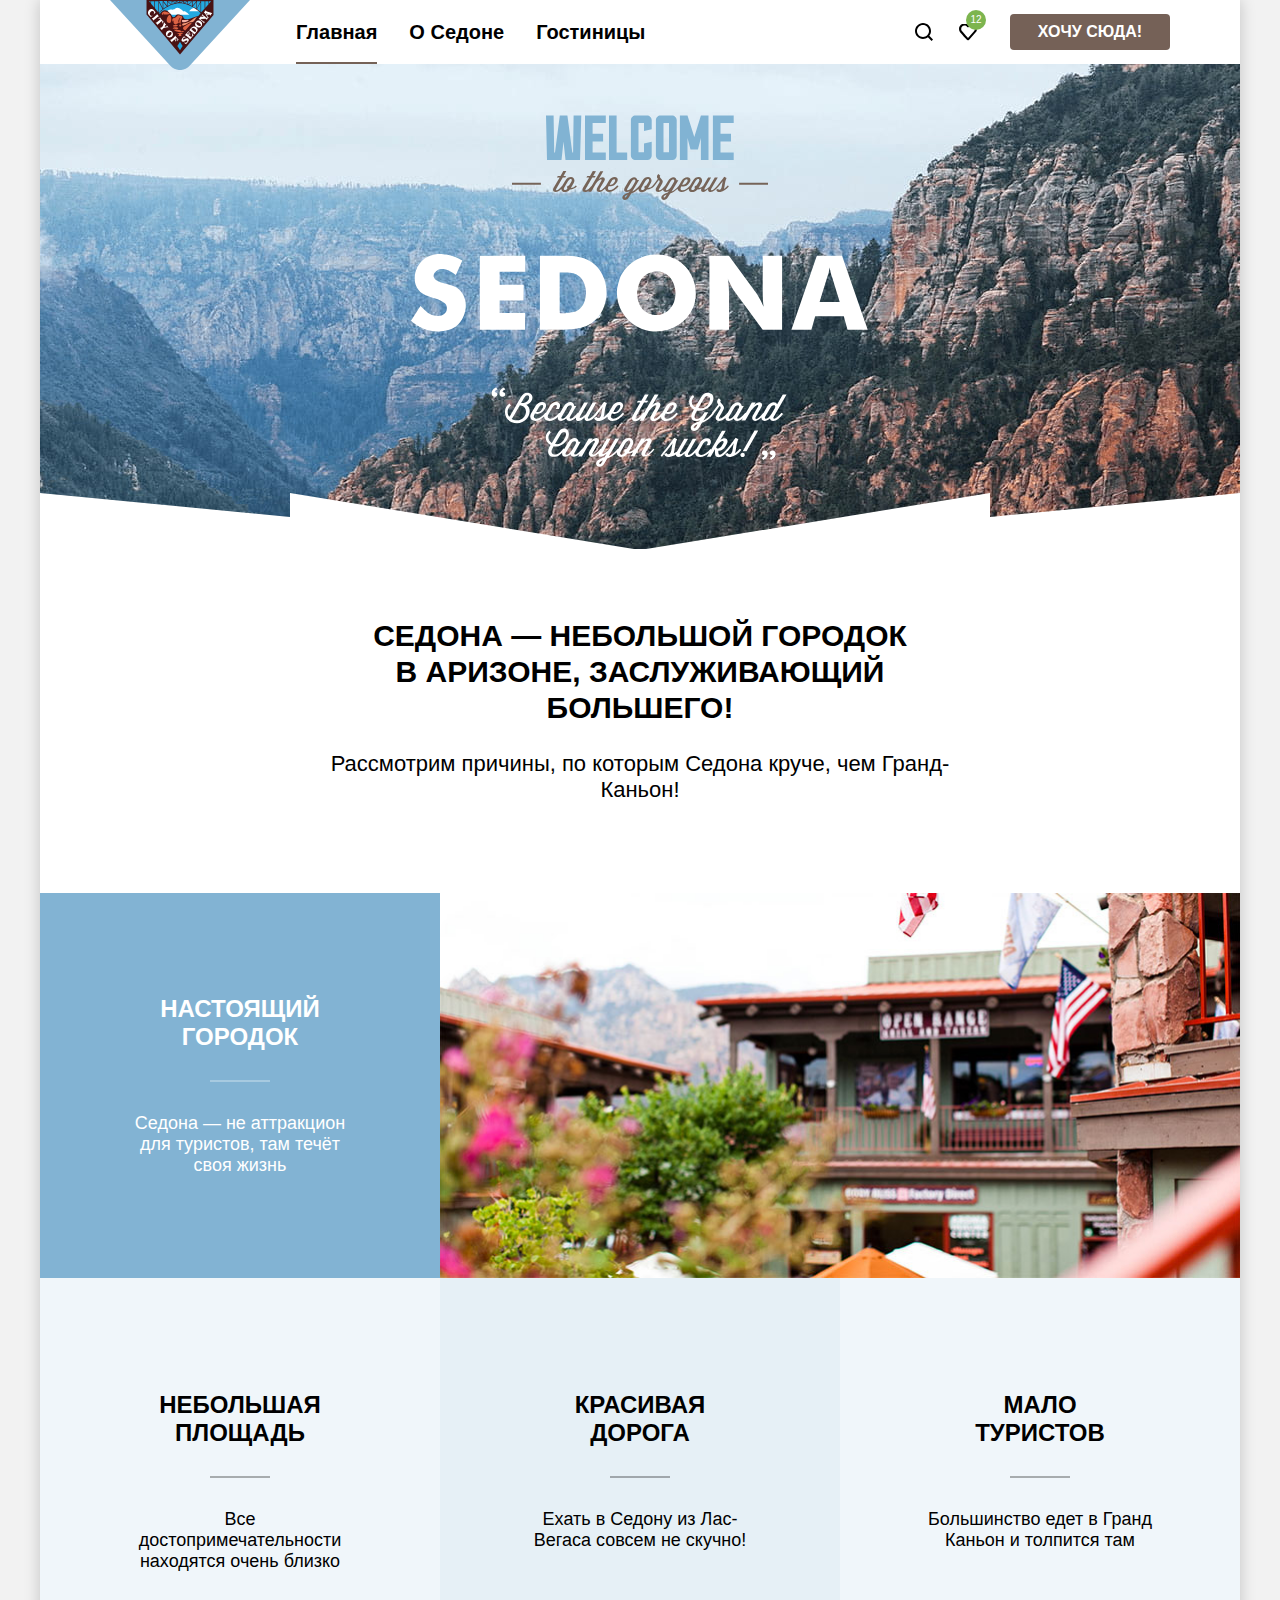
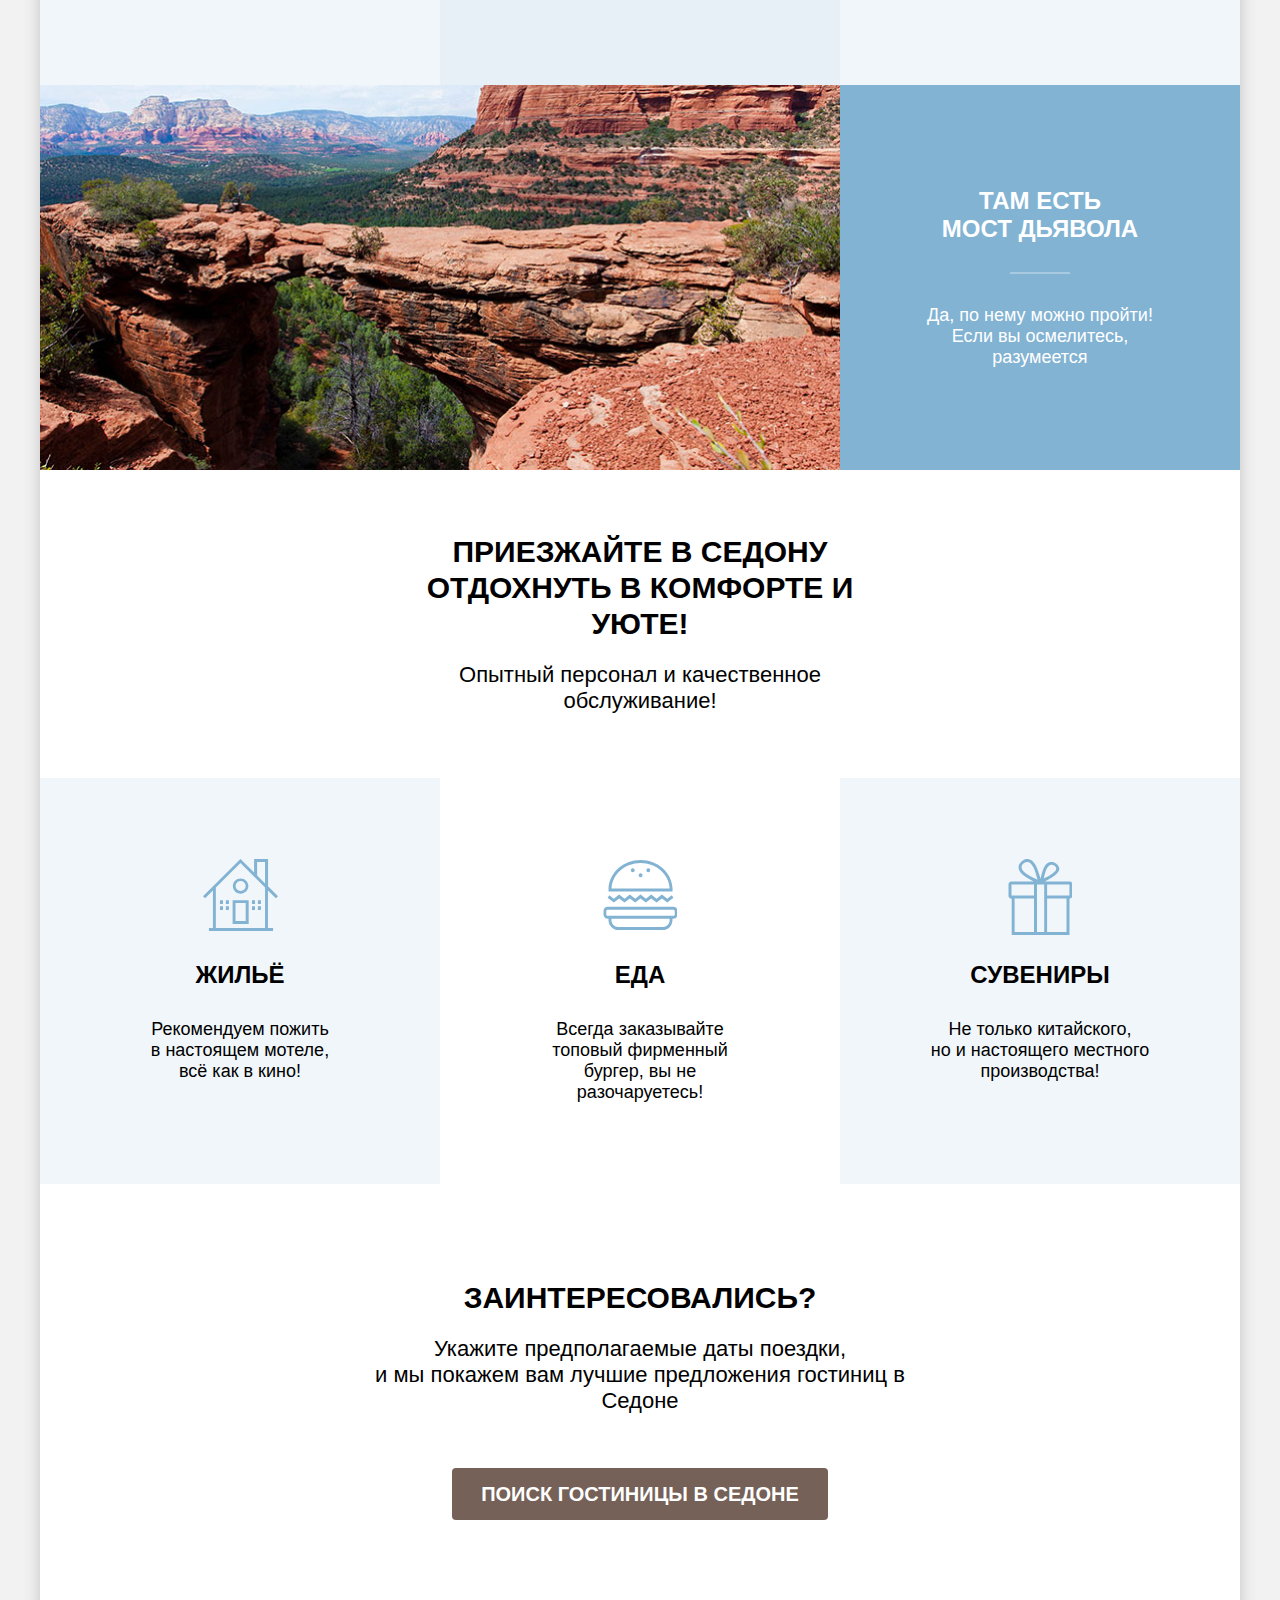
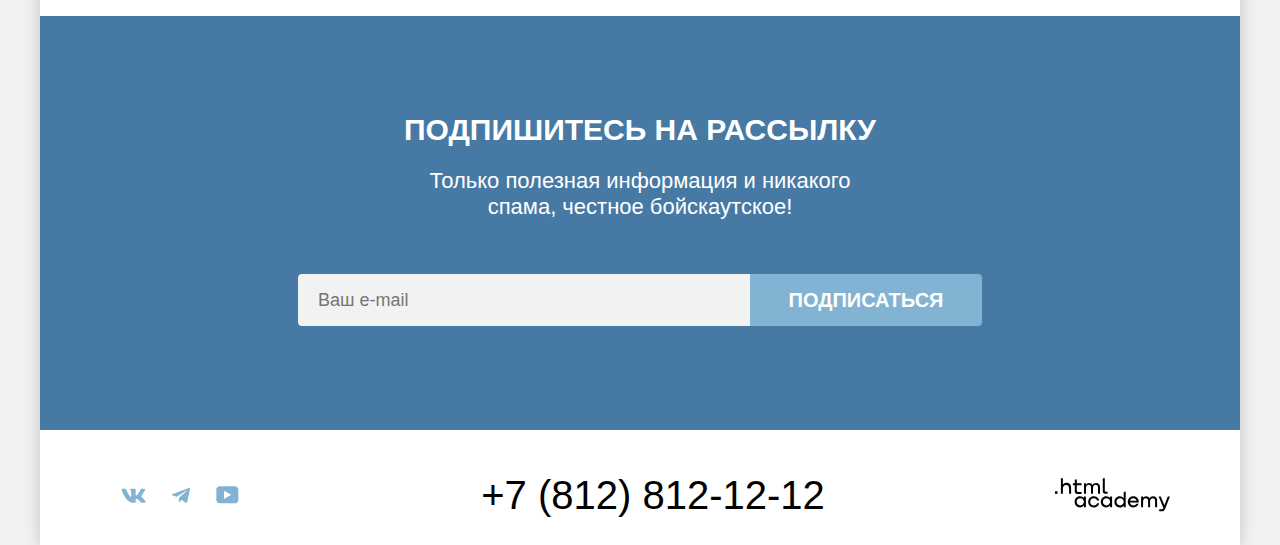
==== commit 1a2558d9: "Merge pull request #9 from MartaTsoy/master" ====
--- a/index.html
+++ b/index.html
@@ -4,7 +4,7 @@
   <head>
     <meta charset="utf-8">
     <link rel="stylesheet" href="styles/style.css">
-    <link rel="shortcut icon" href="images/favicon/favicon.svg" type="image/png">
+    <link rel="shortcut icon" href="images/favicon/favicon.png" sizes="32x32" type="image/png">
     <meta name="viewport" content="width=device-width, initial-scale=1.0">
     <title>HTML Academy: Седона</title>
   </head>
@@ -48,7 +48,7 @@
       <main class="main-index">
         <section class="intro">
           <h1 class="visually-hidden">Седона — небольшой городок в Аризоне.</h1>
-          <img class="intro-welcome" src="images/content/welcome.png" alt="Welcome to Sedona!" width="458" height="352">
+          <img class="intro-welcome" src="images/content/welcome.svg" alt="Welcome to Sedona!" width="458" height="352">
         </section>
 
         <section class="advantages">
@@ -62,7 +62,7 @@
               <h3 class="advantages-title">Настоящий городок</h3>
               <p class="advantages-description">Седона — не аттракцион для туристов, там течёт своя жизнь</p>
             </div>
-            <img class="advantages-photo" src="images/content/town.jpg" alt="Вид городка Седона.">
+            <img class="advantages-photo" src="images/content/town.jpg" alt="Вид городка Седона." width="800" height="385">
           </div>
           <ul class="advantages-list">
             <li class="advantages-item">
@@ -80,7 +80,7 @@
           </ul>
 
           <div class="advantages-card">
-            <img class="advantages-photo" src="images/content/bridge.jpg" alt="Виды на мост Дьявола.">
+            <img class="advantages-photo" src="images/content/bridge.jpg" alt="Виды на мост Дьявола." width="800" height="385">
             <div class="advantages-card-content">
               <h3 class="advantages-title">Там есть<br>мост дьявола</h3>
               <p class="advantages-description">Да, по нему можно пройти! Если вы осмелитесь, разумеется</p>
@@ -123,7 +123,7 @@
           <h2 class="subscription-title">Подпишитесь на рассылку</h2>
           <p class="subscription-caption">Только полезная информация и никакого спама, честное бойскаутское!</p>
           <form class="subscription-form" action="https://echo.htmlacademy.ru/" method="post">
-            <input type="email" name="Ваш e-mail" placeholder="Ваш e-mail" aria-label="Ваш e-mail.">
+            <input type="email" name="Ваш e-mail" placeholder="Ваш e-mail" aria-label="Ваш e-mail." required>
             <button class="button button-blue" type="submit" name="e-mail">Подписаться</button>
           </form>
         </section>
@@ -162,53 +162,61 @@
         <a class="phone-link" href="tel:+78128121212">+7 (812) 812-12-12</a>
 
         <a class="html-footer" href="https://htmlacademy.ru/">
-          <svg class="html-footer-logo" width="115" height="34" viewBox="0 0 115 34" fill="currentColor" xmlns="http://www.w3.org/2000/svg">
-            <path d="M0 13.2564V15.8564H2.5V13.2564H0Z"/>
-            <path d="M11.6 4.85645C10 4.85645 8.8 5.55645 8 6.55645H7.9V0.356445H5.9V15.8564H7.9V10.5564C7.9 8.45645 9.2 6.95645 11.2 6.95645C13 6.95645 14.1 8.35645 14.1 10.1564V15.8564H16.1V9.75644C16.2 6.75644 14.3 4.85645 11.6 4.85645Z"/>
-            <path d="M26.6 5.15645H21.8V1.45645H19.8V5.25645H17.9V7.25645H19.8V13.2564C19.8 14.9564 20.8 15.9564 22.5 15.9564H26.6V13.9564H22.9C22.2 13.9564 21.8 13.5564 21.8 12.8564V7.15645H26.6V5.15645Z"/>
-            <path d="M41.1 4.95645C39.5 4.95645 38.2 5.75644 37.6 7.05645H37.5C36.9 5.85645 35.7 4.95645 34.1 4.95645C32.7 4.95645 31.6 5.75645 31 6.75645H30.9V5.15645H29V15.7564H31V10.3564C31 8.35645 32 6.85645 33.6 6.85645C35.1 6.85645 36 7.85645 36 9.45645V15.7564H38V10.1564C38 7.75645 39.4 6.85645 40.6 6.85645C42.1 6.85645 43 7.85645 43 9.45645V15.7564H45V9.25644C45.1 6.75644 43.6 4.95645 41.1 4.95645Z"/>
-            <path d="M47.8 13.0564C47.8 14.7564 48.8 15.7564 50.6 15.7564H52.6V13.7564H50.9C50.2 13.7564 49.8 13.3564 49.8 12.6564V0.356445H47.8V13.0564Z"/>
-            <path d="M28.9 20.0564C28 18.9564 26.7 18.2564 25 18.2564C21.9 18.2564 19.6 20.5564 19.6 23.8564C19.6 27.1564 21.9 29.4564 25 29.4564C26.8 29.4564 28 28.6564 28.8 27.5564H28.9V29.1564H30.9V18.5564H28.9V20.0564ZM25.3 27.4564C23.1 27.4564 21.7 25.8564 21.7 23.8564C21.7 21.8564 23.1 20.2564 25.3 20.2564C27.5 20.2564 28.9 21.8564 28.9 23.8564C28.9 25.7564 27.5 27.4564 25.3 27.4564Z"/>
-            <path d="M44.2 22.3564C43.7 19.9564 41.6 18.2564 38.8 18.2564C35.4 18.2564 33.2 20.7564 33.2 23.8564C33.2 26.9564 35.4 29.4564 38.8 29.4564C41.6 29.4564 43.7 27.6564 44.2 25.2564H42.1C41.7 26.5564 40.4 27.5564 38.8 27.5564C36.6 27.5564 35.2 25.9564 35.2 23.9564C35.2 21.9564 36.6 20.3564 38.8 20.3564C40.4 20.3564 41.6 21.3564 42.1 22.5564H44.2V22.3564Z"/>
-            <path d="M55.1 20.0564C54.2 18.9564 52.9 18.2564 51.2 18.2564C48.1 18.2564 45.8 20.5564 45.8 23.8564C45.8 27.1564 48.1 29.4564 51.2 29.4564C53 29.4564 54.2 28.6564 55 27.5564H55.1V29.1564H57.1V18.5564H55.1V20.0564ZM51.5 27.4564C49.3 27.4564 47.9 25.8564 47.9 23.8564C47.9 21.8564 49.3 20.2564 51.5 20.2564C53.7 20.2564 55.1 21.8564 55.1 23.8564C55.1 25.7564 53.6 27.4564 51.5 27.4564Z"/>
-            <path d="M68.7 20.1564C67.8 19.0564 66.5 18.2564 64.8 18.2564C61.7 18.2564 59.4 20.5564 59.4 23.8564C59.4 27.1564 61.6 29.4564 64.8 29.4564C66.5 29.4564 67.8 28.6564 68.6 27.6564H68.7V29.1564H70.7V13.7564H68.7V20.1564ZM65.1 27.4564C62.9 27.4564 61.5 25.8564 61.5 23.8564C61.5 21.8564 62.9 20.2564 65.1 20.2564C67.3 20.2564 68.7 21.8564 68.7 23.8564C68.6 25.8564 67.2 27.4564 65.1 27.4564Z"/>
-            <path d="M78.3 18.2564C75 18.2564 72.8 20.7564 72.8 23.8564C72.8 26.8564 74.9 29.4564 78.3 29.4564C80.8 29.4564 82.8 28.1564 83.5 25.8564H81.4C80.9 26.8564 79.8 27.4564 78.4 27.4564C76.5 27.4564 75.1 26.1564 75 24.5564H83.8C84 20.9564 81.8 18.2564 78.3 18.2564ZM78.3 20.1564C80 20.1564 81.3 21.1564 81.6 22.7564H75.1C75.4 21.2564 76.6 20.1564 78.3 20.1564Z"/>
-            <path d="M98.2 18.2564C96.6 18.2564 95.3 19.0564 94.6 20.2564H94.5C93.9 19.0564 92.7 18.2564 91.1 18.2564C89.7 18.2564 88.6 18.9564 88 20.0564V18.5564H86.1V29.1564H88.1V23.7564C88.1 21.7564 89.1 20.3564 90.7 20.2564C92.2 20.2564 93.1 21.2564 93.1 22.8564V29.1564H95.1V23.5564C95.1 21.1564 96.5 20.2564 97.7 20.2564C99.2 20.2564 100.1 21.2564 100.1 22.8564V29.1564H102.1V22.6564C102.2 20.0564 100.7 18.2564 98.2 18.2564Z"/>
-            <path d="M109.4 27.3564L105.8 18.4564H103.6L108.4 30.0564C108.1 30.9564 107.7 31.2564 106.7 31.2564H104.2V33.2564H106.7C108.5 33.2564 109.5 32.4564 110.2 30.6564L114.9 18.4564H112.8L109.4 27.3564Z"/>
+          <svg class="html-footer-logo" width="115" height="34" viewBox="0 0 115 34" fill="none" xmlns="http://www.w3.org/2000/svg">
+            <path d="M0 13.2564V15.8564H2.5V13.2564H0Z" fill="currentColor"/>
+            <path d="M11.6 4.85645C10 4.85645 8.8 5.55645 8 6.55645H7.9V0.356445H5.9V15.8564H7.9V10.5564C7.9 8.45645 9.2 6.95645 11.2 6.95645C13 6.95645 14.1 8.35645 14.1 10.1564V15.8564H16.1V9.75644C16.2 6.75644 14.3 4.85645 11.6 4.85645Z" fill="currentColor"/>
+            <path d="M26.6 5.15645H21.8V1.45645H19.8V5.25645H17.9V7.25645H19.8V13.2564C19.8 14.9564 20.8 15.9564 22.5 15.9564H26.6V13.9564H22.9C22.2 13.9564 21.8 13.5564 21.8 12.8564V7.15645H26.6V5.15645Z" fill="currentColor"/>
+            <path d="M41.1 4.95645C39.5 4.95645 38.2 5.75644 37.6 7.05645H37.5C36.9 5.85645 35.7 4.95645 34.1 4.95645C32.7 4.95645 31.6 5.75645 31 6.75645H30.9V5.15645H29V15.7564H31V10.3564C31 8.35645 32 6.85645 33.6 6.85645C35.1 6.85645 36 7.85645 36 9.45645V15.7564H38V10.1564C38 7.75645 39.4 6.85645 40.6 6.85645C42.1 6.85645 43 7.85645 43 9.45645V15.7564H45V9.25644C45.1 6.75644 43.6 4.95645 41.1 4.95645Z" fill="currentColor"/>
+            <path d="M47.8 13.0564C47.8 14.7564 48.8 15.7564 50.6 15.7564H52.6V13.7564H50.9C50.2 13.7564 49.8 13.3564 49.8 12.6564V0.356445H47.8V13.0564Z" fill="currentColor"/>
+            <path d="M28.9 20.0564C28 18.9564 26.7 18.2564 25 18.2564C21.9 18.2564 19.6 20.5564 19.6 23.8564C19.6 27.1564 21.9 29.4564 25 29.4564C26.8 29.4564 28 28.6564 28.8 27.5564H28.9V29.1564H30.9V18.5564H28.9V20.0564ZM25.3 27.4564C23.1 27.4564 21.7 25.8564 21.7 23.8564C21.7 21.8564 23.1 20.2564 25.3 20.2564C27.5 20.2564 28.9 21.8564 28.9 23.8564C28.9 25.7564 27.5 27.4564 25.3 27.4564Z" fill="currentColor"/>
+            <path d="M44.2 22.3564C43.7 19.9564 41.6 18.2564 38.8 18.2564C35.4 18.2564 33.2 20.7564 33.2 23.8564C33.2 26.9564 35.4 29.4564 38.8 29.4564C41.6 29.4564 43.7 27.6564 44.2 25.2564H42.1C41.7 26.5564 40.4 27.5564 38.8 27.5564C36.6 27.5564 35.2 25.9564 35.2 23.9564C35.2 21.9564 36.6 20.3564 38.8 20.3564C40.4 20.3564 41.6 21.3564 42.1 22.5564H44.2V22.3564Z" fill="currentColor"/>
+            <path d="M55.1 20.0564C54.2 18.9564 52.9 18.2564 51.2 18.2564C48.1 18.2564 45.8 20.5564 45.8 23.8564C45.8 27.1564 48.1 29.4564 51.2 29.4564C53 29.4564 54.2 28.6564 55 27.5564H55.1V29.1564H57.1V18.5564H55.1V20.0564ZM51.5 27.4564C49.3 27.4564 47.9 25.8564 47.9 23.8564C47.9 21.8564 49.3 20.2564 51.5 20.2564C53.7 20.2564 55.1 21.8564 55.1 23.8564C55.1 25.7564 53.6 27.4564 51.5 27.4564Z" fill="currentColor"/>
+            <path d="M68.7 20.1564C67.8 19.0564 66.5 18.2564 64.8 18.2564C61.7 18.2564 59.4 20.5564 59.4 23.8564C59.4 27.1564 61.6 29.4564 64.8 29.4564C66.5 29.4564 67.8 28.6564 68.6 27.6564H68.7V29.1564H70.7V13.7564H68.7V20.1564ZM65.1 27.4564C62.9 27.4564 61.5 25.8564 61.5 23.8564C61.5 21.8564 62.9 20.2564 65.1 20.2564C67.3 20.2564 68.7 21.8564 68.7 23.8564C68.6 25.8564 67.2 27.4564 65.1 27.4564Z" fill="currentColor"/>
+            <path d="M78.3 18.2564C75 18.2564 72.8 20.7564 72.8 23.8564C72.8 26.8564 74.9 29.4564 78.3 29.4564C80.8 29.4564 82.8 28.1564 83.5 25.8564H81.4C80.9 26.8564 79.8 27.4564 78.4 27.4564C76.5 27.4564 75.1 26.1564 75 24.5564H83.8C84 20.9564 81.8 18.2564 78.3 18.2564ZM78.3 20.1564C80 20.1564 81.3 21.1564 81.6 22.7564H75.1C75.4 21.2564 76.6 20.1564 78.3 20.1564Z" fill="currentColor"/>
+            <path d="M98.2 18.2564C96.6 18.2564 95.3 19.0564 94.6 20.2564H94.5C93.9 19.0564 92.7 18.2564 91.1 18.2564C89.7 18.2564 88.6 18.9564 88 20.0564V18.5564H86.1V29.1564H88.1V23.7564C88.1 21.7564 89.1 20.3564 90.7 20.2564C92.2 20.2564 93.1 21.2564 93.1 22.8564V29.1564H95.1V23.5564C95.1 21.1564 96.5 20.2564 97.7 20.2564C99.2 20.2564 100.1 21.2564 100.1 22.8564V29.1564H102.1V22.6564C102.2 20.0564 100.7 18.2564 98.2 18.2564Z" fill="currentColor"/>
+            <path d="M109.4 27.3564L105.8 18.4564H103.6L108.4 30.0564C108.1 30.9564 107.7 31.2564 106.7 31.2564H104.2V33.2564H106.7C108.5 33.2564 109.5 32.4564 110.2 30.6564L114.9 18.4564H112.8L109.4 27.3564Z" fill="currentColor"/>
             </svg>
         </a>
 
       </footer>
     </div>
-
+    <!-- Для показа модального окна, удалите class="modal-container-close" -->
     <div class="modal-container modal-container-close">
       <div class="modal">
-        <button class="modal-close-button">
-          <span class="visually-hidden">Закрыть</span>
+        <button class="modal-close-button" type="button">
+          <span class="visually-hidden">Закрыть.</span>
         </button>
         <section class="modal-content">
           <h2 class="modal-title">Поиск гостиницы в Седоне</h2>
           <form class="find-hotel-form" action="https://echo.htmlacademy.ru/" method="post">
 
-            <div class="date-group group-arrival">
+            <div class="date-group group-arrival is-invalid">
               <label class="modal-label modal-label-arrival" for="arrival-date">Дата Заезда:</label>
-              <input class="modal-field arrival-date-field date-field" id="arrival-date" type="text" name="arrival-date" placeholder="Введите дату" value="27 апреля 2020" required>
+              <input class="modal-field arrival-date-field date-field" id="arrival-date" type="text" name="arrival-date" placeholder="Укажите дату" value="27 апреля 2020" required>
               <span class="field-message message-error">Мы не можем отправить вас в прошлое.</span>
             </div>
 
-            <div class="date-group group-leaving">
+            <div class="date-group group-leaving is-valid">
               <label class="modal-label modal-label-leaving" for="leaving-date">Дата Выезда:</label>
-              <input class="modal-field leaving-date-field date-field" id="leaving-date" type="text" name="leaving-date" placeholder="Введите дату" value="1 сентября 2021" required>
-              <span class="field-message leaving-field-success">На эти даты есть свободные номера. Пока есть.</span>
+              <input class="modal-field leaving-date-field date-field" id="leaving-date" type="text" name="leaving-date" placeholder="Укажите дату" value="1 сентября 2023" required>
+              <span class="field-message message-success">На эти даты есть свободные номера. Пока есть.</span>
             </div>
 
             <div class="amount-group">
               <div class="group-adult amount-wrap">
                 <label class="modal-label adult-number-label" for="adult-number">Взрослые:</label>
                 <div class="quantity-group">
-                  <button class="number-field-button button-reduce" type="button"></button>
+                  <button class="number-field-button button-minus" type="button"><span class="visually-hidden">Уменьшить.</span>
+                    <svg width="14" height="2" viewBox="0 0 14 2" fill="none" xmlns="http://www.w3.org/2000/svg">
+                      <path d="M0 0L0 2L14 2V0L0 0Z" fill="currentColor"/>
+                      </svg>
+                  </button>
                   <input class="modal-field number-field" id="adult-number" type="text" name="adult-number" placeholder="1" value="2" required>
-                  <button class="number-field-button button-add" type="button"></button>
+                  <button class="number-field-button button-plus" type="button"><span class="visually-hidden">Увеличить.</span>
+                    <svg width="14" height="14" viewBox="0 0 14 14" fill="none" xmlns="http://www.w3.org/2000/svg">
+                      <path d="M14 6H8V0H6V6H0V8H6V14H8V8H14V6Z" fill="currentColor"/>
+                      </svg>
+                  </button>
                 </div>
               </div>
 
@@ -221,9 +229,15 @@
                 </span>
 
                 <div class="quantity-group">
-                  <button class="number-field-button button-reduce" type="button"><span class="visually-hidden">Уменьшить.</span></button>
+                  <button class="number-field-button button-minus" type="button"><span class="visually-hidden">Уменьшить.</span>
+                    <svg width="14" height="2" viewBox="0 0 14 2" fill="none" xmlns="http://www.w3.org/2000/svg">
+                      <path d="M0 0L0 2L14 2V0L0 0Z" fill="currentColor"/>
+                      </svg></button>
                   <input class="modal-field number-field" id="child-number" type="text" name="child-number" placeholder="1" value="2">
-                  <button class="number-field-button button-add" type="button"><span class="visually-hidden">Увеличить.</span></button>
+                  <button class="number-field-button button-plus" type="button"><span class="visually-hidden">Увеличить.</span>
+                    <svg width="14" height="14" viewBox="0 0 14 14" fill="none" xmlns="http://www.w3.org/2000/svg">
+                      <path d="M14 6H8V0H6V6H0V8H6V14H8V8H14V6Z" fill="currentColor"/>
+                      </svg></button>
                 </div>
               </div>
             </div>
@@ -233,7 +247,6 @@
         </section>
       </div>
     </div>
-    <!-- Для показа модального окна, удалите class="modal-container-close" -->
   </body>
 
 </html>
--- a/styles/style.css
+++ b/styles/style.css
@@ -3,7 +3,7 @@
   font-style: normal;
   font-weight: 400;
   font-display: swap;
-  src: url("../fonts/ptsans-400.woff2") format("woff2")
+  src: url("../fonts/ptsans-400.woff2") format("woff2");
 }
 
 @font-face {
@@ -11,9 +11,8 @@
   font-style: normal;
   font-weight: 700;
   font-display: swap;
-  src: url("../fonts/ptsans-700.woff2") format("woff2")
-}
-
+  src: url("../fonts/ptsans-700.woff2") format("woff2");
+}
 
 *,
 *::before,
@@ -72,6 +71,7 @@
 .navigation {
   display: flex;
   flex-grow: 1;
+  align-items: flex-start;
 }
 
 .page-header-logo {
@@ -102,8 +102,10 @@
 .navigation-user {
   display: flex;
   flex-wrap: wrap;
-  justify-content: end;
   margin-left: auto;
+  flex-shrink: 0;
+  max-width: 300px;
+  align-self: start;
 }
 
 .navigation-link {
@@ -169,15 +171,15 @@
 .navigation-link-favourites::after {
   content: attr(data-favourites);
   display: flex;
-  align-content: center;
   justify-content: center;
+  align-items: center;
   padding: 4px;
   position: absolute;
   min-width: 20px;
   height: 20px;
   left: 20px;
   top: 10px;
-  background: #7bd54f;
+  background: #7db54f;
   border-radius: 10px;
   font-size: 10px;
   line-height: 10px;
@@ -223,7 +225,7 @@
   background-size: cover;
   background-repeat: no-repeat;
   text-align: center;
-  padding: 51px 50px 82px 50px;
+  padding: 51px 50px 76px 50px;
   position: relative;
 }
 
@@ -280,6 +282,7 @@
 
 .advantages-photo {
   width: 800px;
+  object-fit: cover;
 }
 
 .advantages-item {
@@ -460,6 +463,10 @@
   line-height: 24px;
 }
 
+.subscription-form:hover input {
+  background-color: #e6e6e6;
+}
+
 .subscription-title {
   font-weight: 700;
   font-size: 30px;
@@ -627,6 +634,8 @@
   top: 50%;
   transform: translateY(-50%);
   right: 20px;
+  font-size: 18px;
+  line-height: 24px;
 }
 
 .range-scale {
@@ -662,7 +671,7 @@
   border: none;
   border-radius: 5px;
   cursor: pointer;
-  top: 5px;
+  top: 4px;
 }
 
 .range-toggle:hover {
@@ -703,9 +712,13 @@
   opacity: 0.3;
 }
 
+.control-input:focus + .control-mark {
+  box-shadow: 0 0 0 2px #83b3d3;
+}
+
 .control-input:disabled + .control-mark {
-  border: 2px solid #83B3D3;
-  box-shadow: 0px 7px 15px rgba(0, 0, 0, 0.4);
+  border: 2px solid #83b3d3;
+  box-shadow: 0 7px 15px rgba(0, 0, 0, 0.4);
 }
 
 .control-input[type="checkbox"]:checked + .control-mark::before {
@@ -758,7 +771,7 @@
 
 .catalog-headline {
   display: flex;
-  align-items: center;
+  align-items: start;
   margin-bottom: 40px;
 }
 
@@ -768,7 +781,8 @@
   font-size: 30px;
   line-height: 36px;
   text-transform: uppercase;
-  margin-right: 200px;
+  margin-right: auto;
+  margin-top: 7px;
 }
 
 .select-control {
@@ -784,10 +798,12 @@
   padding-right: 40px;
   appearance: none;
   width: 292px;
-  background-image: url(../images/icons/select.svg);
+  background-color: #ffffff;
+  background-image: url("../images/icons/select.svg");
   background-repeat: no-repeat;
   background-position: right 20px center;
   margin-right: 70px;
+  margin-left: 40px;
 }
 
 .select-control:hover {
@@ -818,6 +834,8 @@
   border: 2px solid #e5e5e5;
   border-radius: 4px;
   cursor: pointer;
+  background-repeat: no-repeat;
+  background-position: center;
 }
 
 .preview-item-current {
@@ -838,20 +856,14 @@
 
 .preview-grid {
   background-image: url("../images/icons/small-cards.svg");
-  background-repeat: no-repeat;
-  background-position: center;
 }
 
 .preview-slide {
   background-image: url("../images/icons/big-cards.svg");
-  background-repeat: no-repeat;
-  background-position: center;
 }
 
 .preview-col {
   background-image: url("../images/icons/list-cards.svg");
-  background-repeat: no-repeat;
-  background-position: center;
 }
 
 .product-list {
@@ -860,7 +872,7 @@
   margin: 0 0 40px 0;
   display: grid;
   grid-template-columns: 1fr 1fr 1fr;
-  gap: 20px;
+  gap: 18px;
   border-bottom: 1px solid #e6e6e6;
 }
 
@@ -868,6 +880,8 @@
   padding: 20px;
   border: 1px solid #e6e6e6;
   border-radius: 4px;
+  display: flex;
+  flex-direction: column;
 }
 
 .product-card-link {
@@ -883,13 +897,14 @@
 .product-card-link:active {
   opacity: 0.6;
 }
+
 .product-card-link:focus {
   opacity: 0.6;
 }
 
 .product-card-image {
   padding: 0;
-  margin: 0 0 16px 0;
+  margin: 0 0 10px 0;
 }
 
 .product-card-title {
@@ -903,7 +918,8 @@
 .product-card-content {
   display: grid;
   grid-template-columns: 1fr 1fr;
-  gap: 16px 20px;
+  gap: 17px 20px;
+  margin-top: auto;
 }
 
 .product-card-text {
@@ -919,7 +935,6 @@
   margin: 0;
   justify-self: end;
   color: #333333;
-
 }
 
 .product-card .rating {
@@ -935,7 +950,7 @@
 .stars {
   background-image: url("../images/icons/stars.svg");
   height: 20px;
-  width: 24px;
+  width: 26px;
   align-self: center;
   background-repeat: space;
   background-position: center left;
@@ -968,10 +983,7 @@
   background-color: #ffffff;
   display: flex;
   flex-wrap: wrap;
-}
-
-.pagination-item:not(:last-child) {
-  margin-right: 8px;
+  gap: 8px;
 }
 
 .pagination-link {
@@ -1112,7 +1124,7 @@
   justify-content: space-between;
   align-items: center;
   margin-top: auto;
-  padding: 40px 70px 30px 70px;
+  padding: 45px 70px 30px 70px;
 }
 
 .social-media {
@@ -1121,9 +1133,8 @@
   flex-wrap: wrap;
   margin: 0;
   padding: 0;
-  justify-content: center;
-}
-
+  max-width: 141px;
+}
 
 .social-media-link {
   display: flex;
@@ -1165,21 +1176,24 @@
   color: rgba(117, 97, 87, 0.3);
 }
 
+.html-footer {
+  color: #000000;
+}
+
+.html-footer:hover {
+  color: #756157;
+}
+
+.html-footer:focus {
+  color: #756157;
+}
+
+.html-footer:active {
+  color: rgba(117, 97, 87, 0.3);
+}
+
 .html-footer-logo {
   display: block;
-  fill: #000000;
-}
-
-.html-footer-logo:hover {
-  fill: #756157;
-}
-
-.html-footer-logo:focus {
-  fill: #756157;
-}
-
-.html-footer-logo:active {
-  fill: rgba(117, 97, 87, 0.3);
 }
 
 .modal-container {
@@ -1190,12 +1204,12 @@
   width: 100%;
   height: 100%;
   background-color: rgba(242, 242, 242, 0.8);
+  z-index: 1;
 }
 
 .modal-container-close {
   display: none;
 }
-
 
 .modal {
   position: relative;
@@ -1250,14 +1264,25 @@
   padding-bottom: 48px;
 }
 
+.date-group.is-valid .message-success {
+  display: block;
+}
+
+.date-group.is-invalid .message-error {
+  display: block;
+}
+
 .field-message {
   position: absolute;
   font-weight: 400;
   font-size: 16px;
   line-height: 21px;
-  top: 50px;
-  left: 50%;
-  transform: translateX(-50%);
+  top: 52px;
+  left: 137px;
+  padding-left: 20px;
+  padding-right: 20px;
+  display: none;
+  color: #333333;
 }
 
 .message-error {
@@ -1265,10 +1290,15 @@
 }
 
 .modal-field {
+  font-family: inherit;
   padding: 12px 20px;
   background: #f2f2f2;
   border-radius: 4px;
   border: none;
+}
+
+.modal-field:hover {
+  background-color: #e6e6e6;
 }
 
 .date-field {
@@ -1278,7 +1308,6 @@
   background-repeat: no-repeat;
   background-position: center right 20px;
   padding: 12px 60px 12px 20px;
-  margin-left: auto;
   font-weight: 700;
   font-size: 18px;
   line-height: 24px;
@@ -1286,60 +1315,83 @@
 
 .quantity-group {
   display: flex;
+  background-color: #f2f2f2;
+  border-radius: 4px;
+  margin-left: auto;
 }
 
 .amount-group {
   display: grid;
   grid-template-columns: 1fr 1fr;
-  column-gap: 88px;
+  column-gap: 80px;
   margin-bottom: 48px;
 }
 
 .amount-wrap {
   display: flex;
   align-items: center;
-  justify-content: space-between;
 }
 
 .group-children {
-  margin-left: auto;
-}
-
-.number-field-button {
-  border: none;
+  width: 100%;
 }
 
 .number-field {
   border-radius: 0;
   padding: 14px 10px;
   width: 32px;
-}
-
-.button-add {
+  font-weight: 700;
+  font-size: 18px;
+  line-height: 20px;
+}
+
+.number-field-button {
+  border: none;
+  width: 20px;
+  height: 20px;
+  margin: 10px;
+  border-radius: 4px;
+  padding: 0;
   background-color: #f2f2f2;
-  width: 40px;
-  background-image: url("../images/icons/plus.svg");
-  background-repeat: no-repeat;
-  background-position: center;
-  border-radius: 0 4px 4px 0;
-}
-
-.button-reduce {
+  cursor: pointer;
+  align-self: center;
+  display: flex;
+  align-items: center;
+  justify-content: center;
+  color: rgba(117, 97, 87, 0.3);
+}
+
+.number-field-button:hover {
+  color: #000000;
+}
+
+.number-field-button:active {
+  color: rgba(0, 0, 0, 0.2);
+}
+
+.number-field-button {
+  border: none;
+  width: 20px;
+  height: 20px;
+  margin: 10px;
+  border-radius: 4px;
   background-color: #f2f2f2;
-  width: 40px;
-  background-image: url("../images/icons/minus.svg");
-  background-repeat: no-repeat;
-  background-position: center;
-  border-radius: 4px 0 0 4px;
+  cursor: pointer;
+  align-self: center;
+}
+
+.child-number-label {
+  margin-left: 7px;
 }
 
 .tooltip {
-  position: absolute;
-  margin-top: 2px;
   margin-left: 10px;
+  position: relative;
 }
 
 .tooltip-toggle {
+  display: flex;
+  align-items: center;
   border: none;
   width: 26px;
   height: 26px;
@@ -1362,10 +1414,10 @@
   background: #333333;
   box-shadow: 0 15px 30px rgba(0, 0, 0, 0.3);
   border-radius: 10px;
-  padding: 15px 18px 18px 22px;
+  padding: 19px 18px 23px 22px;
+  top: 41px;
   left: 50%;
   transform: translateX(-50%);
-  top: 42px;
   display: none;
 }
 
@@ -1385,17 +1437,11 @@
   display: block;
 }
 
-.number-field::-webkit-inner-spin-button,
-.number-field::-webkit-outer-spin-button {
-  appearance: none;
-  margin: 0;
-}
-
 .find-hotel-form .button {
+  border-radius: 10px;
   min-width: 577px;
   padding: 18px 77px;
   font-weight: 700;
   font-size: 20px;
   line-height: 24px;
-  column-gap: 1/-1;
-}
+}
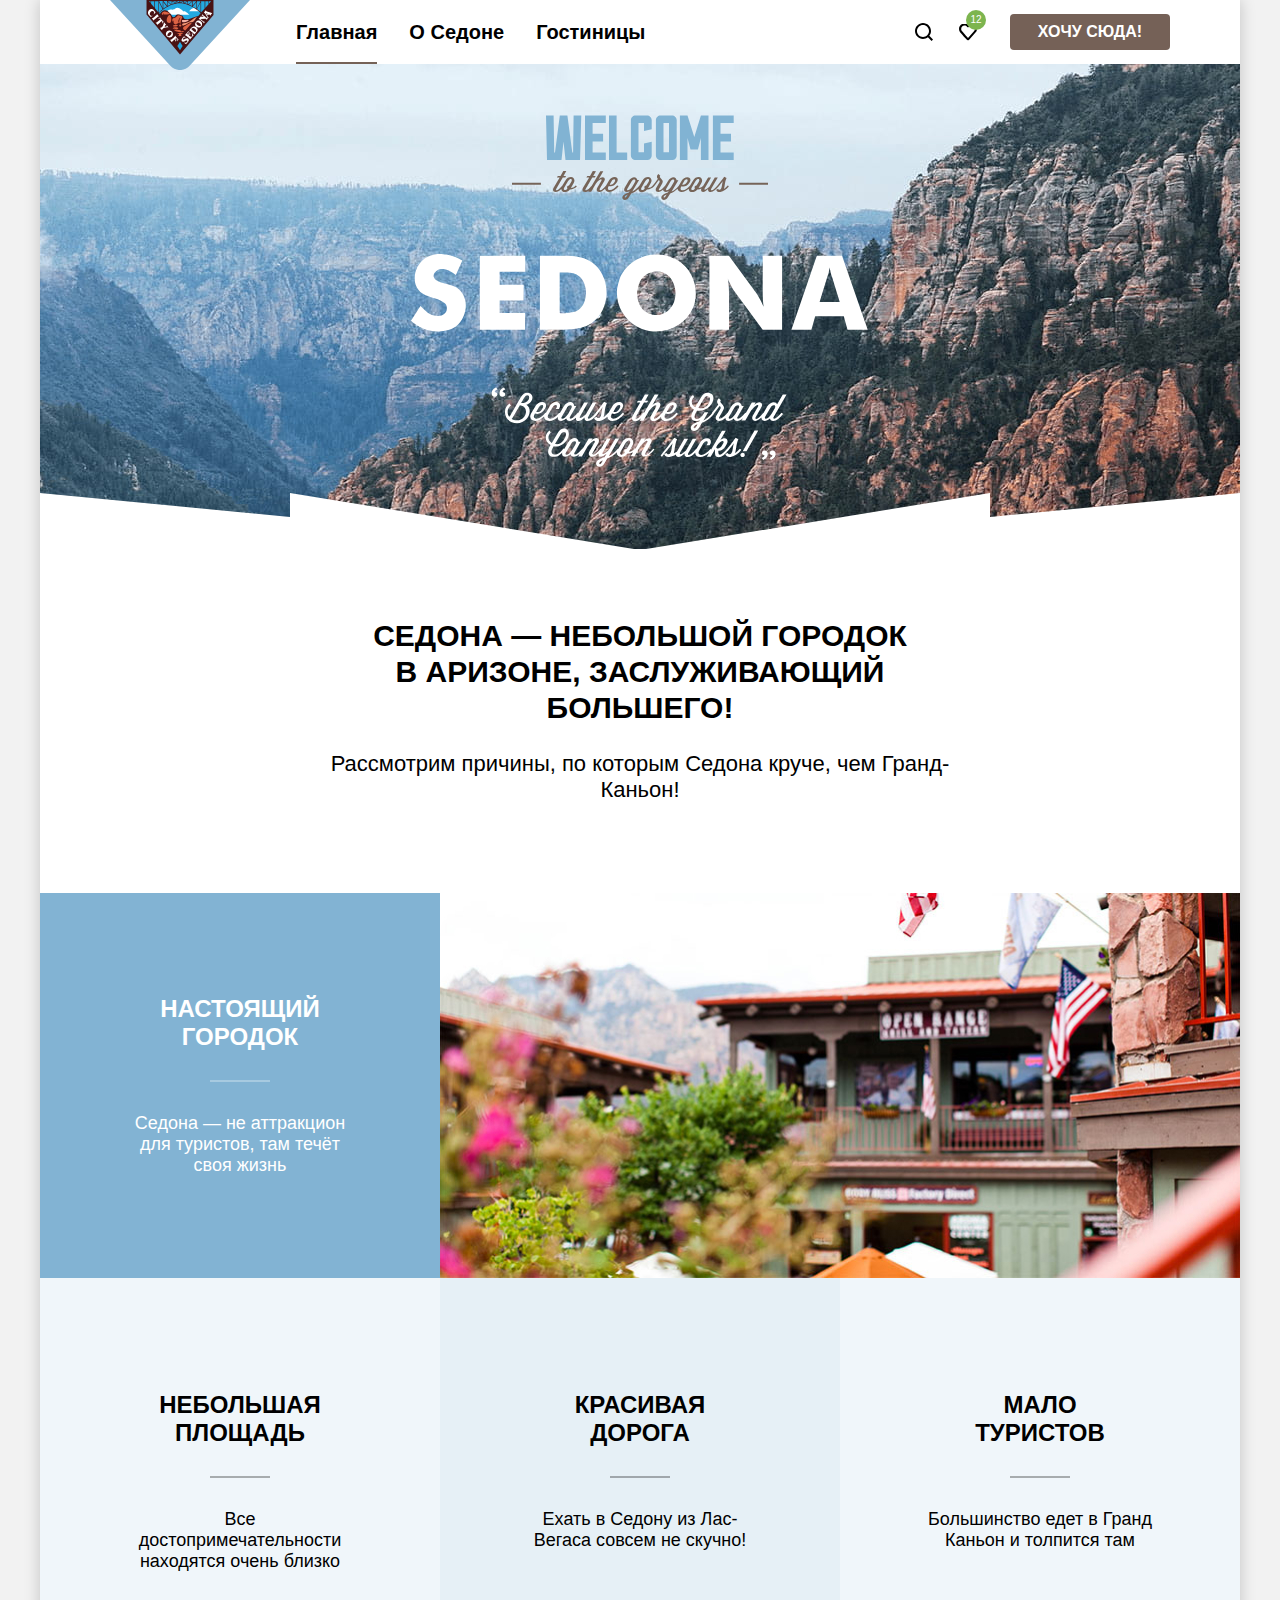
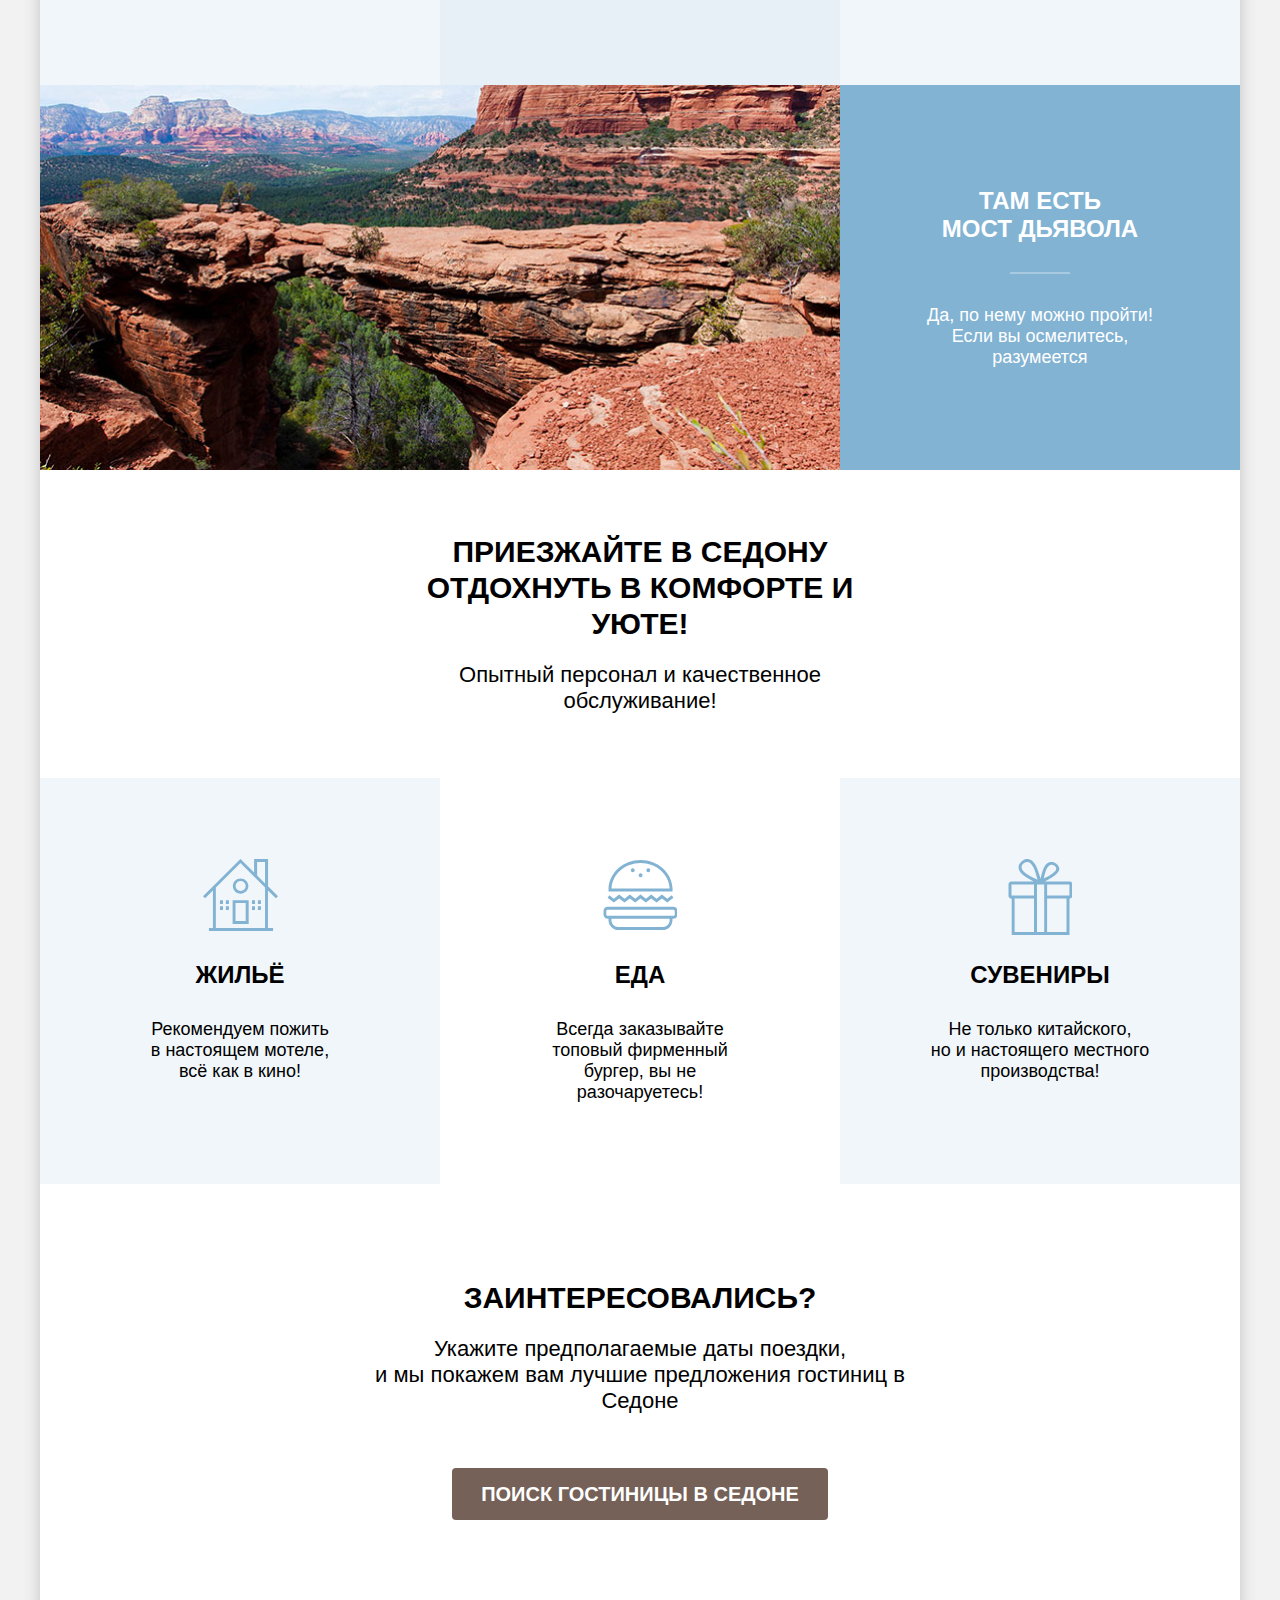
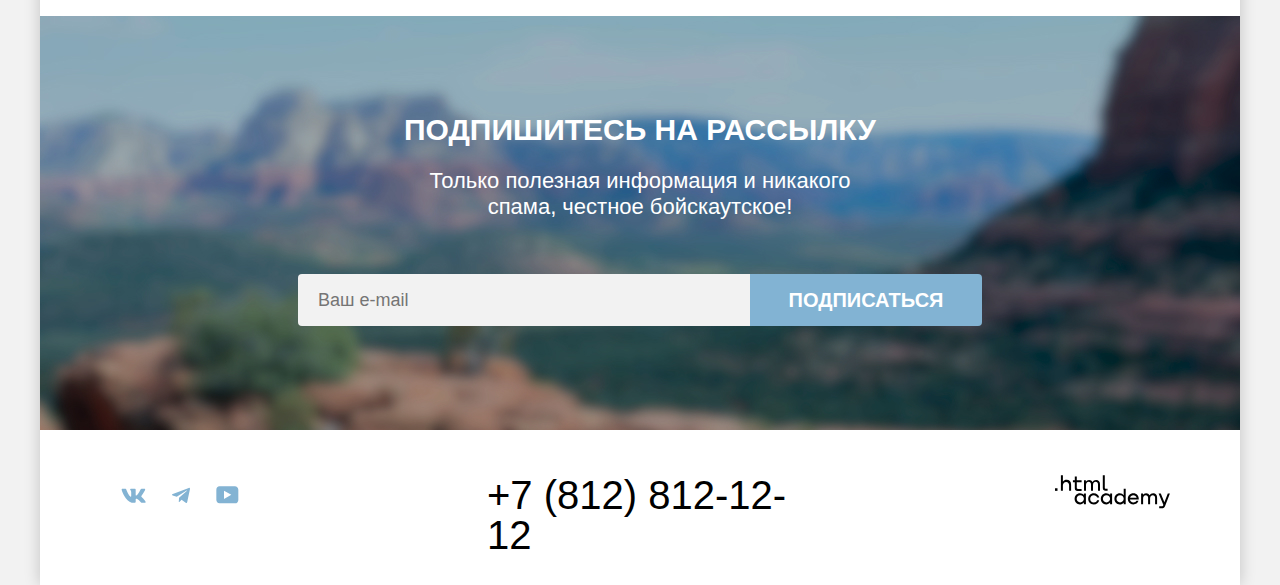
==== commit d41211c0: "123" ====
--- a/index.html
+++ b/index.html
@@ -158,9 +158,9 @@
             </a>
           </li>
         </ul>
-
-        <a class="phone-link" href="tel:+78128121212">+7 (812) 812-12-12</a>
-
+        <div class="footer-phone">
+          <a class="phone-link" href="tel:+78128121212">+7 (812) 812-12-12</a>
+        </div>
         <a class="html-footer" href="https://htmlacademy.ru/">
           <svg class="html-footer-logo" width="115" height="34" viewBox="0 0 115 34" fill="none" xmlns="http://www.w3.org/2000/svg">
             <path d="M0 13.2564V15.8564H2.5V13.2564H0Z" fill="currentColor"/>
--- a/styles/style.css
+++ b/styles/style.css
@@ -445,7 +445,7 @@
 .subscription {
   color: #ffffff;
   background-color: #467aa4;
-  background-image: url("../images/backgrounds/subscribe.png");
+  background-image: url("../images/backgrounds/subscribe.jpg");
   background-size: cover;
   background-repeat: no-repeat;
   text-align: center;
@@ -495,7 +495,7 @@
   width: 1200px;
   color: #ffffff;
   background-color: #467aa4;
-  background-image: url("../images/backgrounds/filter.png");
+  background-image: url("../images/backgrounds/filter.jpg");
   background-size: cover;
   background-repeat: no-repeat;
   padding: 70px;
@@ -1122,7 +1122,7 @@
   background-color: #ffffff;
   display: flex;
   justify-content: space-between;
-  align-items: center;
+  align-items: start;
   margin-top: auto;
   padding: 45px 70px 30px 70px;
 }
@@ -1155,6 +1155,13 @@
 
 .social-media-link:active {
   color: rgba(104, 162, 202, 0.3);
+}
+
+.footer-phone {
+  display: flex;
+  flex-wrap: wrap;
+  align-items: start;
+  max-width: 332px;
 }
 
 .phone-link {
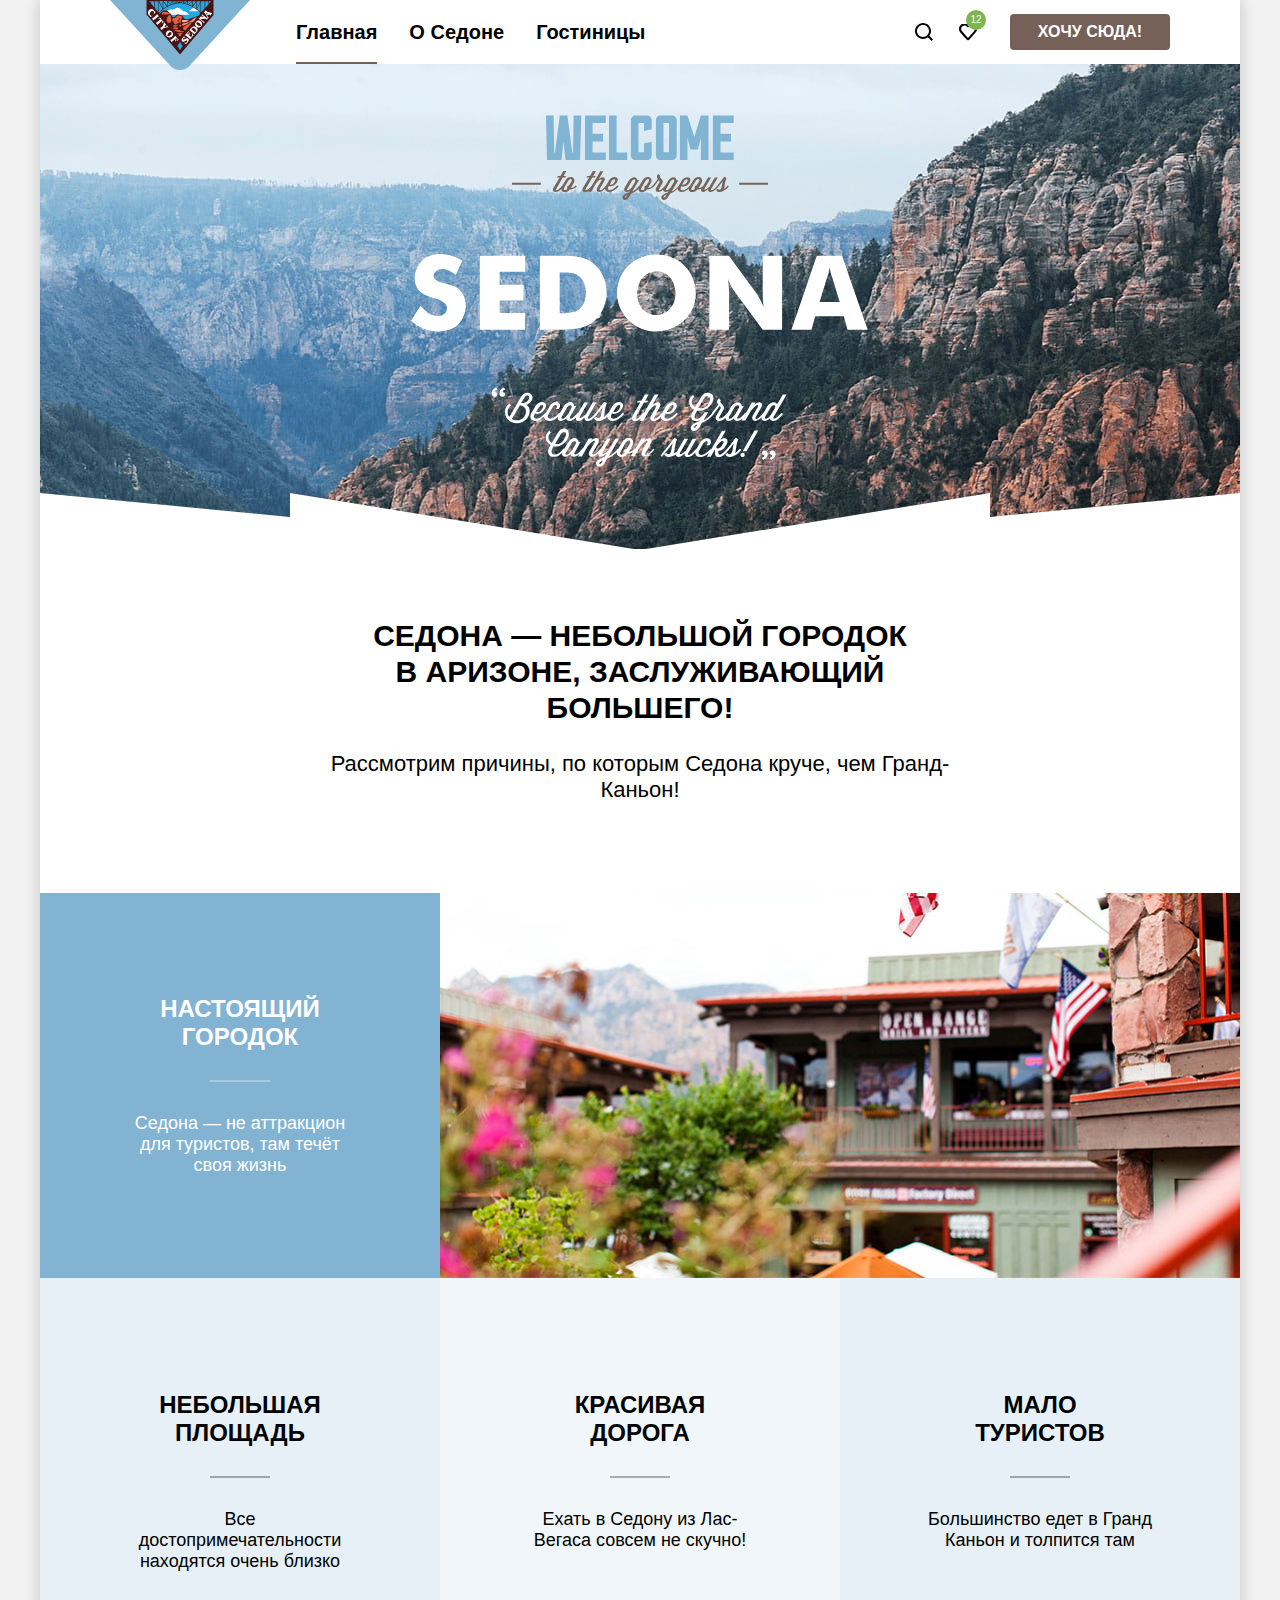
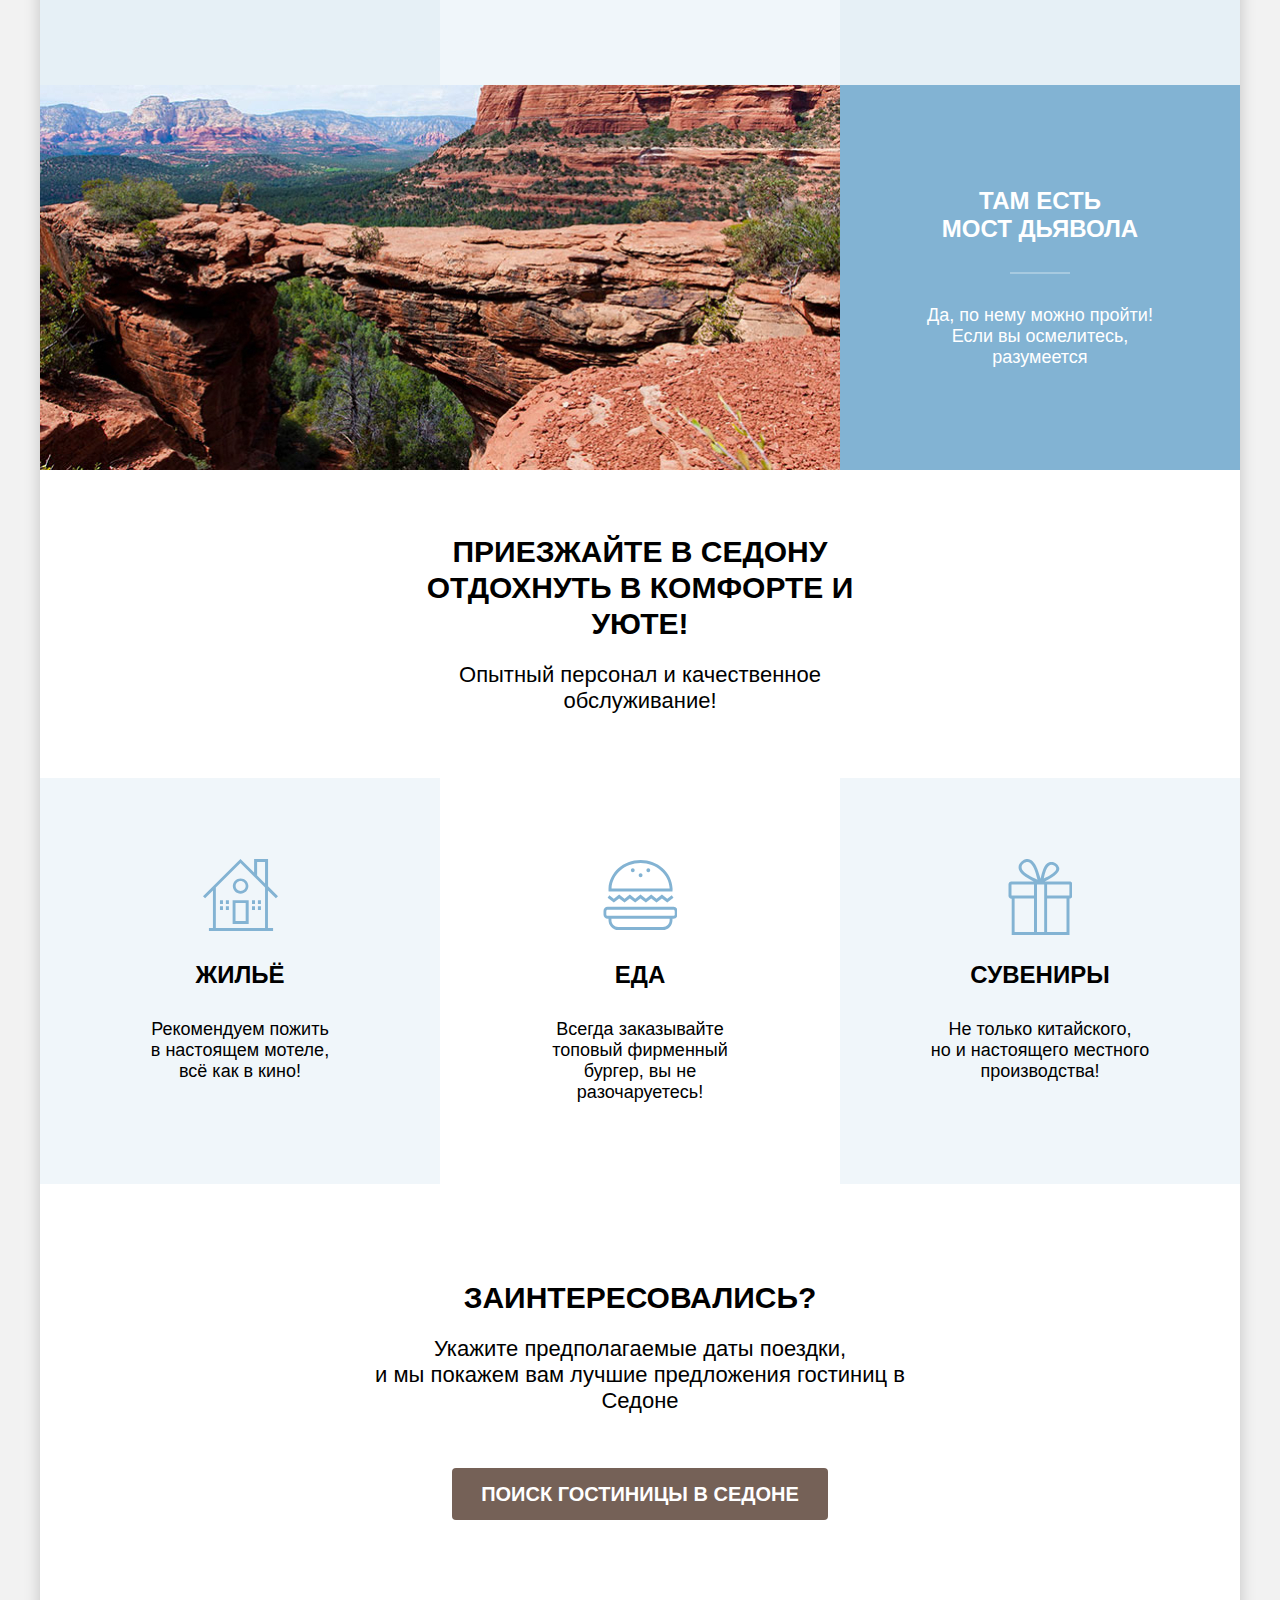
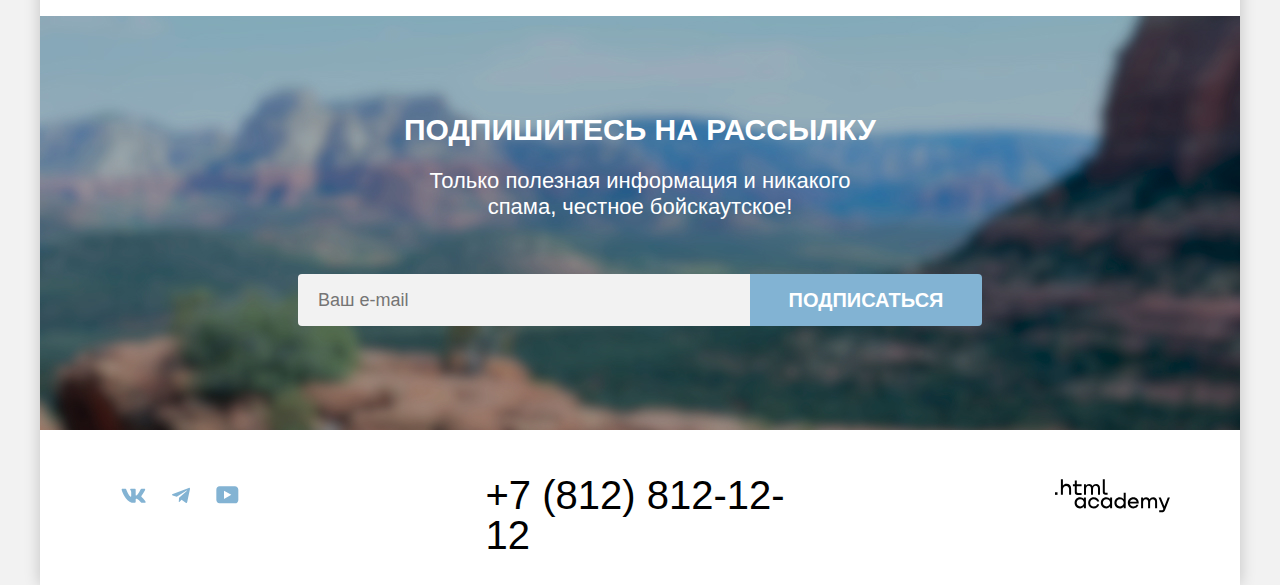
==== commit 7018100f: "Проверяем макет по критериям" ====
--- a/index.html
+++ b/index.html
@@ -57,14 +57,12 @@
             <p class="advantages-caption">Рассмотрим причины, по которым Седона круче, чем Гранд-Каньон!</p>
           </div>
 
-          <div class="advantages-card">
-            <div class="advantages-card-content">
+          <ul class="advantages-list">
+            <li class="advantages-item advantages-item-img">
               <h3 class="advantages-title">Настоящий городок</h3>
               <p class="advantages-description">Седона — не аттракцион для туристов, там течёт своя жизнь</p>
-            </div>
-            <img class="advantages-photo" src="images/content/town.jpg" alt="Вид городка Седона." width="800" height="385">
-          </div>
-          <ul class="advantages-list">
+              <img class="advantages-photo" src="images/content/town.jpg" alt="Вид городка Седона." width="800" height="385">
+            </li>
             <li class="advantages-item">
               <h3 class="advantages-title">Небольшая площадь</h3>
               <p class="advantages-description">Все достопримечательности находятся очень близко</p>
@@ -77,15 +75,12 @@
               <h3 class="advantages-title">Мало<br>туристов</h3>
               <p class="advantages-description">Большинство едет в&nbsp;Гранд Каньон и толпится там</p>
             </li>
-          </ul>
-
-          <div class="advantages-card">
-            <img class="advantages-photo" src="images/content/bridge.jpg" alt="Виды на мост Дьявола." width="800" height="385">
-            <div class="advantages-card-content">
+            <li class="advantages-item advantages-item-img advantages-item-img-reverse">
+              <img class="advantages-photo" src="images/content/bridge.jpg" alt="Виды на мост Дьявола." width="800" height="385">
               <h3 class="advantages-title">Там есть<br>мост дьявола</h3>
               <p class="advantages-description">Да, по нему можно пройти! Если вы осмелитесь, разумеется</p>
-            </div>
-          </div>
+            </li>
+          </ul>
 
         </section>
 
--- a/styles/style.css
+++ b/styles/style.css
@@ -59,6 +59,8 @@
   margin: 0 auto;
   background-color: #ffffff;
   box-shadow: 0 0 15px rgba(0, 0, 0, 0.2);
+  display: flex;
+  flex-direction: column;
 }
 
 .page-header {
@@ -271,27 +273,41 @@
   display: flex;
 }
 
-.advantages-card-content {
-  padding: 102px 85px;
-  background-color: #82b3d3;
-  color: #ffffff;
-  display: flex;
-  flex-direction: column;
-  width: 400px;
-}
-
-.advantages-photo {
-  width: 800px;
-  object-fit: cover;
-}
-
 .advantages-item {
   padding: 113px 85px;
   background-color: rgba(131, 179, 211, 0.12);
+  width: 400px;
 }
 
 .advantages-item:nth-child(even) {
   background-color: rgba(131, 179, 211, 0.2);
+}
+
+.advantages-item-img {
+  width: 100%;
+  background-color: #82b3d3;
+  color: #ffffff;
+  position: relative;
+  padding: 102px 885px 102px 85px;
+}
+
+.advantages-item-img-reverse {
+  padding: 102px 85px 102px 885px;
+}
+
+.advantages-item-img img {
+  position: absolute;
+  right: 0;
+  top: 0;
+  width: 800px;
+  min-height: 100%;
+  object-fit: cover;
+}
+
+.advantages-item-img-reverse img {
+  position: absolute;
+  left: 0;
+  top: 0;
 }
 
 .advantages-title {
@@ -315,7 +331,7 @@
   transform: translateX(-50%);
 }
 
-.advantages-card-content .advantages-title::after {
+.advantages-item-img .advantages-title::after {
   background-color: rgba(255, 255, 255, 0.3);
 }
 
@@ -329,8 +345,8 @@
   padding: 0;
   margin: 0;
   list-style: none;
-  display: grid;
-  grid-template-columns: repeat(3, 1fr);
+  display: flex;
+  flex-wrap: wrap;
 }
 
 .offers {
@@ -1161,7 +1177,7 @@
   display: flex;
   flex-wrap: wrap;
   align-items: start;
-  max-width: 332px;
+  max-width: 335px;
 }
 
 .phone-link {
@@ -1201,6 +1217,7 @@
 
 .html-footer-logo {
   display: block;
+  margin-top: 4px;
 }
 
 .modal-container {
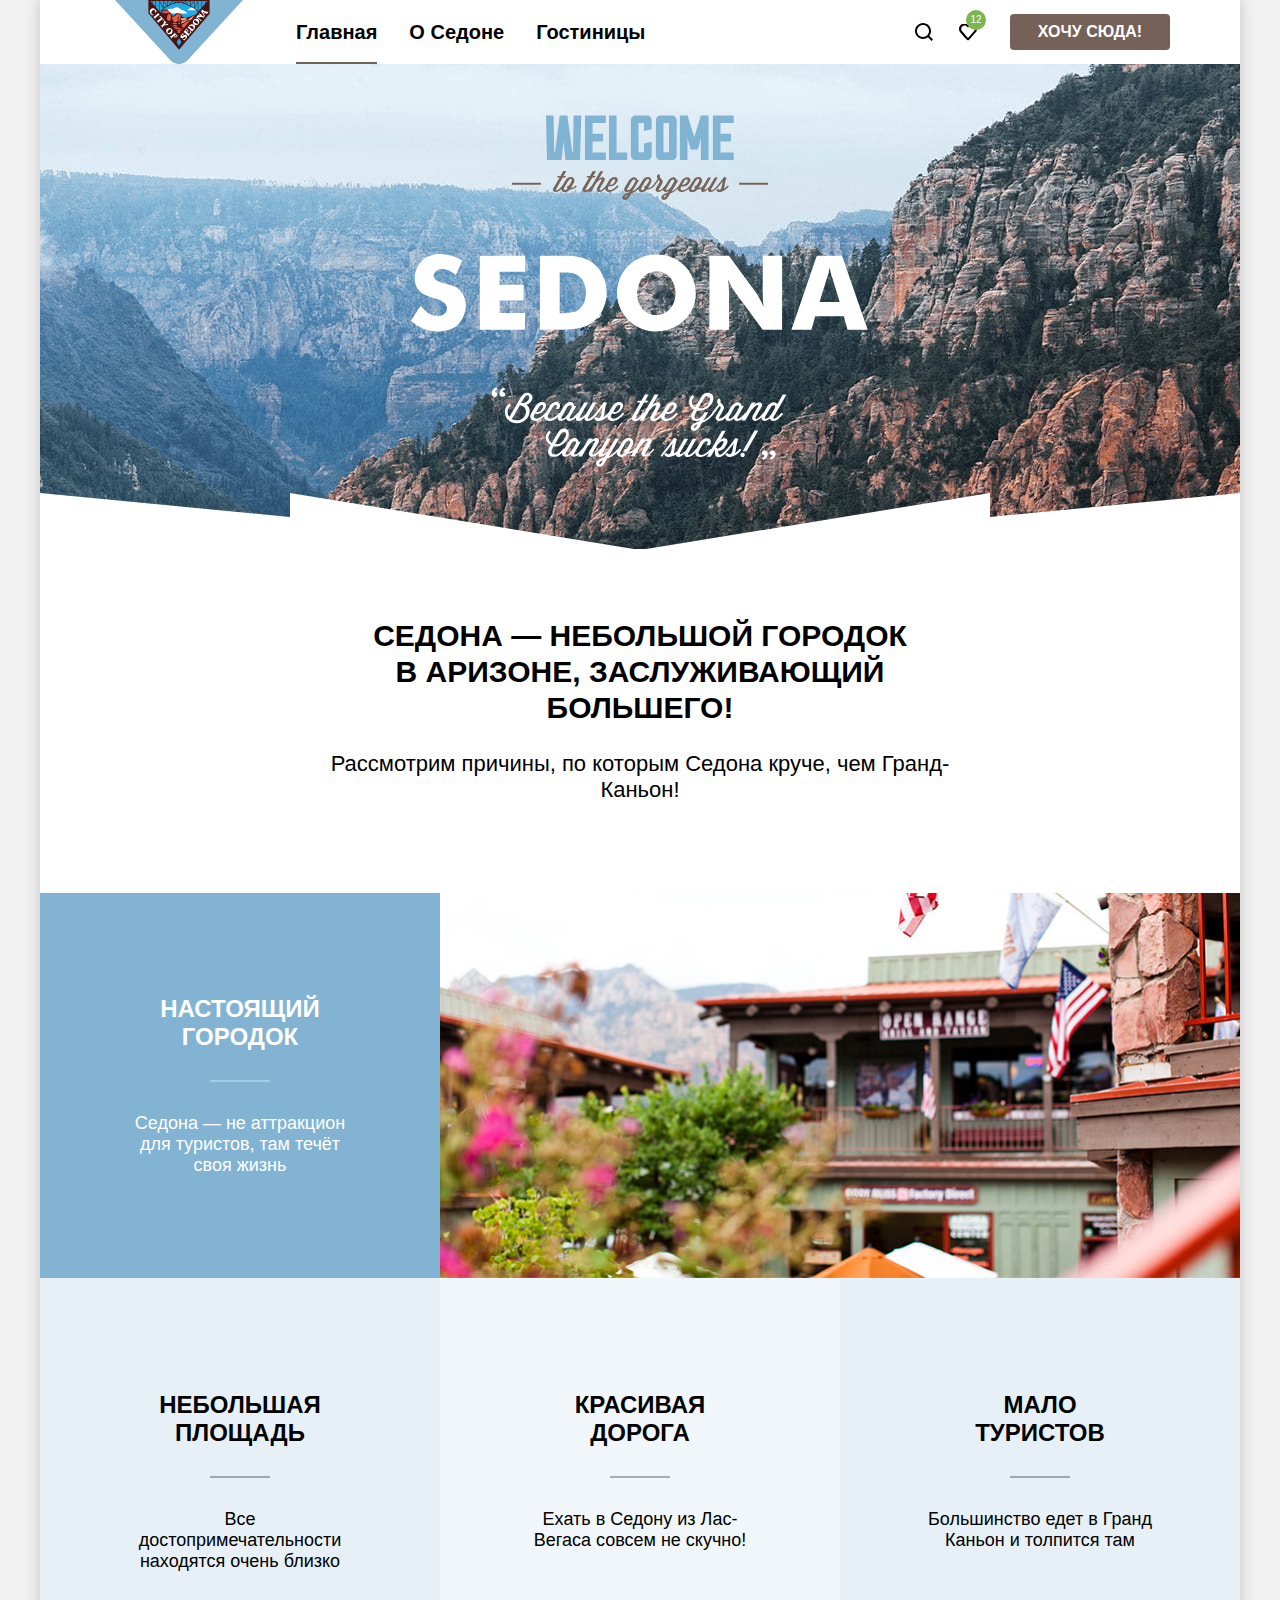
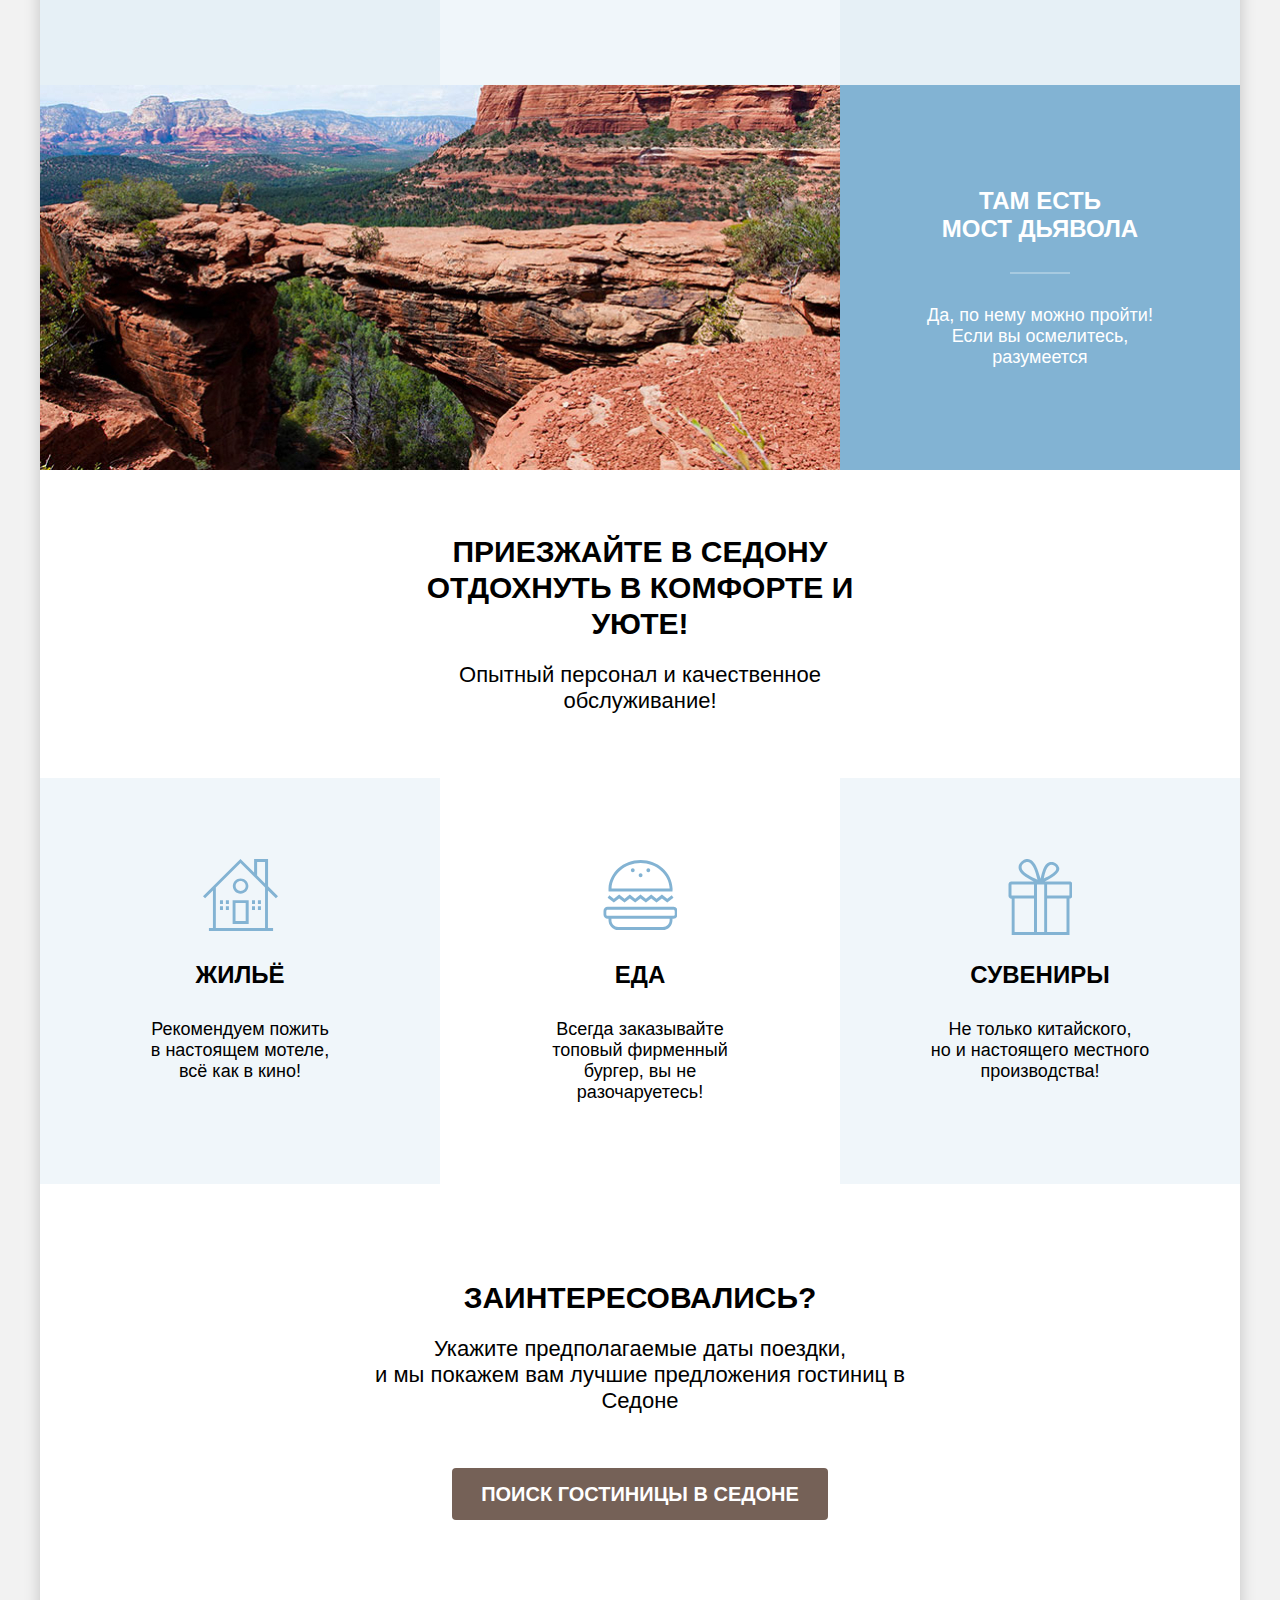
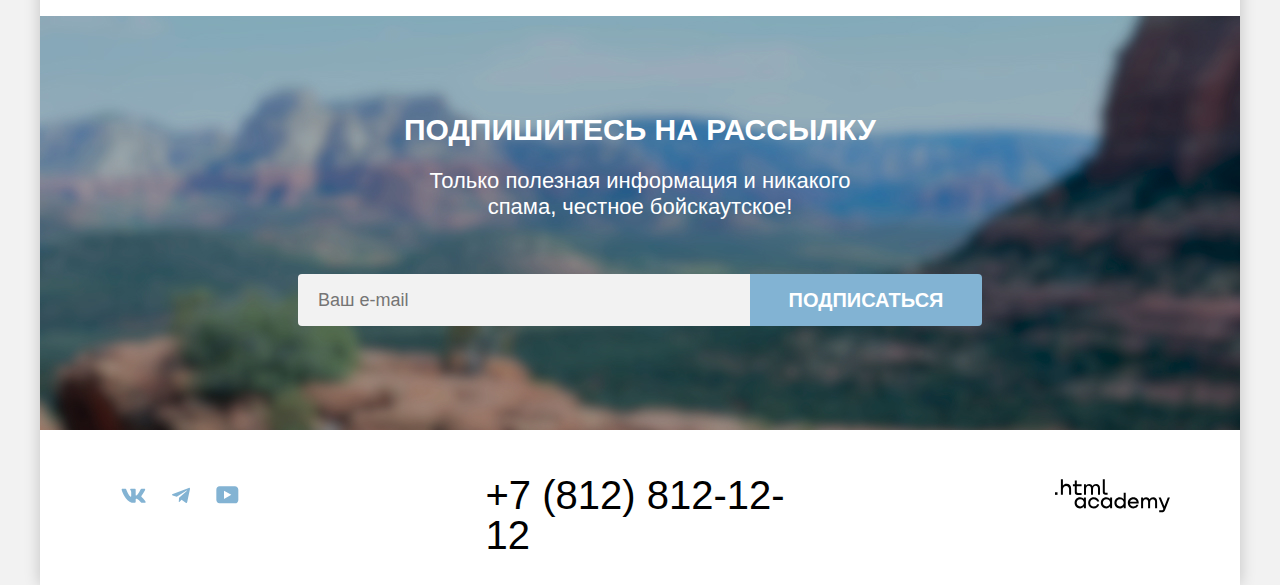
==== commit 1c1fde0e: "Отправляет на вторую проверку" ====
--- a/index.html
+++ b/index.html
@@ -13,7 +13,7 @@
     <div class="page-wrapper">
       <header class="page-header">
         <a class="page-header-logo" href="index.html">
-          <img class="navigation-logo" src="images/icons/logo.svg" alt="Логотип Седоны.">
+          <img class="navigation-logo" src="images/icons/logo.svg" alt="Логотип Седоны." width="138" height="64">
         </a>
         <nav class="navigation">
           <ul class="navigation-list">
